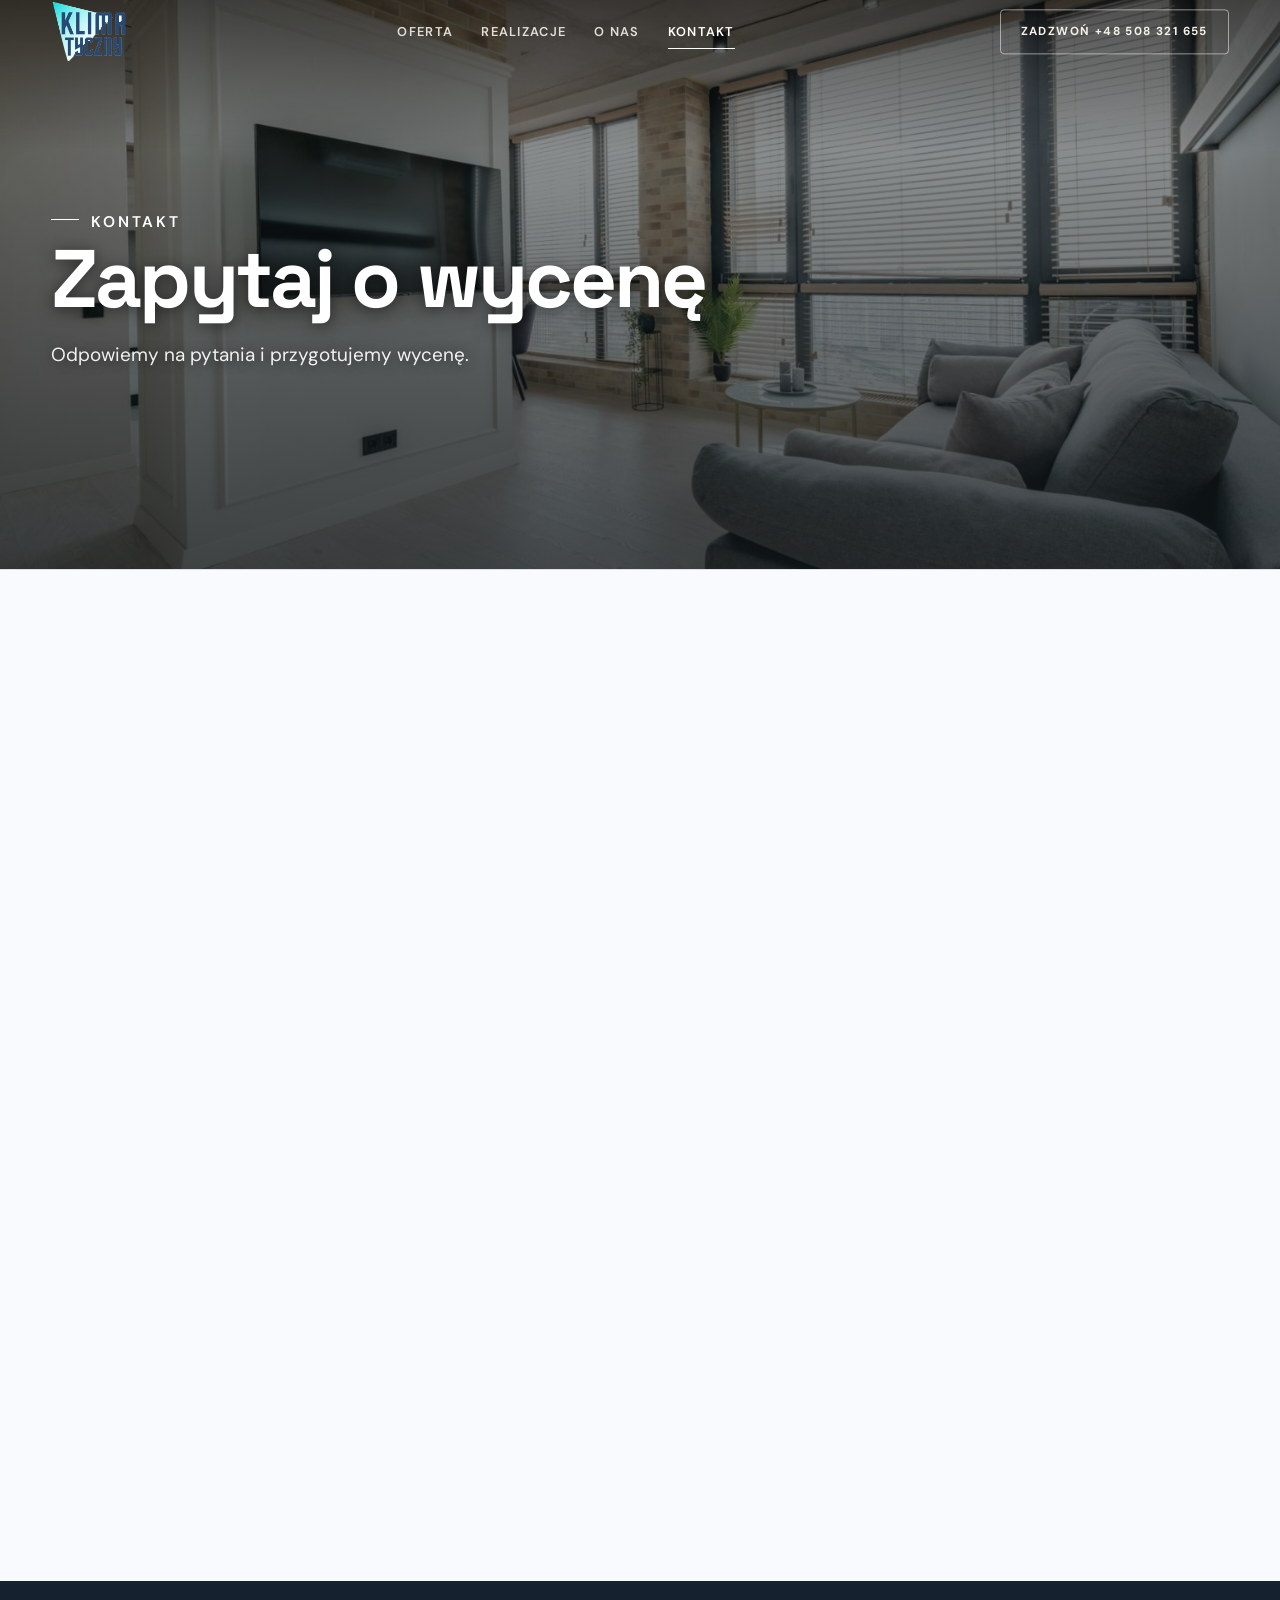
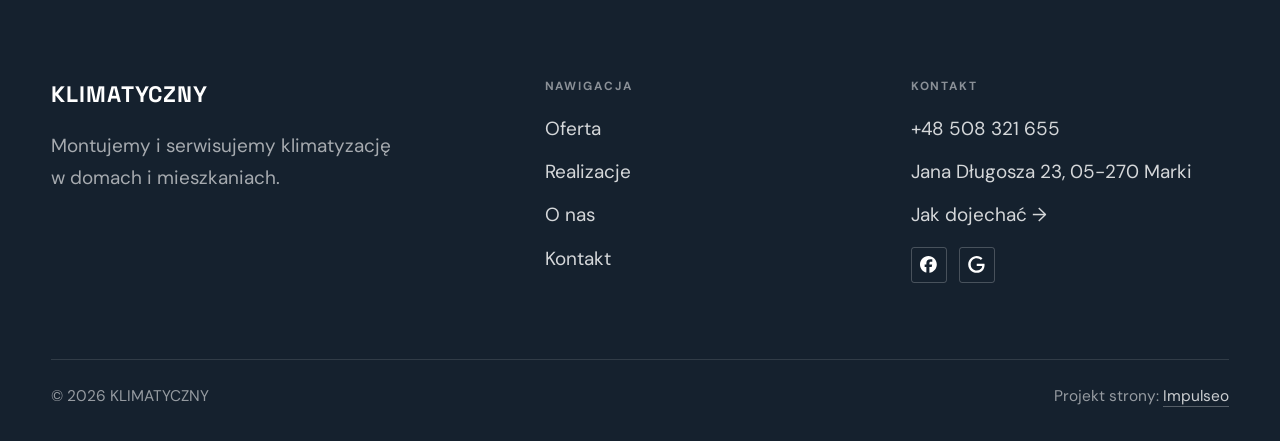
==== kontakt.html @ f040cbe9 "Strona demo: klimatyczny" ====
<!DOCTYPE html>
<html lang="pl">
<head>
<meta charset="UTF-8">
<meta name="viewport" content="width=device-width, initial-scale=1.0">
<title>Kontakt - KLIMATYCZNY</title>
<meta name="description" content="Kontakt KLIMATYCZNY - Jana Długosza 23, 05-270 Marki">
<link rel="canonical" href="https://kris20032.github.io/klimatyczny/kontakt.html">
<meta name="robots" content="noindex, nofollow">
<meta property="og:type" content="website">
<meta property="og:locale" content="pl_PL">
<meta property="og:site_name" content="KLIMATYCZNY">
<meta property="og:title" content="Kontakt - KLIMATYCZNY">
<meta property="og:description" content="Kontakt KLIMATYCZNY - Jana Długosza 23, 05-270 Marki">
<meta property="og:url" content="https://kris20032.github.io/klimatyczny/kontakt.html">
<meta property="og:image" content="https://kris20032.github.io/klimatyczny/img/og.jpg">
<meta property="og:image:width" content="1200">
<meta property="og:image:height" content="630">
<meta name="twitter:card" content="summary_large_image">
<link rel="preconnect" href="https://fonts.googleapis.com">
<link rel="preconnect" href="https://fonts.gstatic.com" crossorigin>
<link href="https://fonts.googleapis.com/css2?family=Space+Grotesk:wght@500;600;700&family=DM+Sans:opsz,wght@9..40,400;9..40,500;9..40,600&display=swap" rel="stylesheet">
<link rel="stylesheet" href="assets/styles.css?v=100b3a9f">
</head>
<body>

<header class="nav">
  <div class="wrap nav-inner">
    <a class="brand brand-has-logo" href="index.html"><img class="brand-logo" src="img/logo.png" alt="KLIMATYCZNY" width="587" height="493" decoding="async"></a>
    <nav class="nav-links">
      <a href="oferta.html">Oferta</a>
      <a href="realizacje.html">Realizacje</a>
      <a href="o-nas.html">O nas</a>
      <a href="kontakt.html" class="active" aria-current="page">Kontakt</a>
      <a href="tel:+48508321655" class="btn btn-accent">Zadzwoń +48 508 321 655</a>
    </nav>
    <button class="nav-toggle" aria-label="Menu"><span></span><span></span><span></span></button>
  </div>
</header>

<main>
<section class="pagehead">
  <img src="img/g10.jpg" alt="KLIMATYCZNY - Zapytaj o wycenę" width="1556" height="1022" decoding="async">
  <div class="wrap">
    <span class="eyebrow">Kontakt</span>
    <h1>Zapytaj o wycenę</h1>
    <p>Odpowiemy na pytania i przygotujemy wycenę.</p>
  </div>
</section>
<section>
  <div class="wrap contact-grid">
    <div class="reveal">
      <span class="eyebrow">Dane kontaktowe</span>
      <h2 style="margin:var(--space-4) 0 var(--space-6)">KLIMATYCZNY</h2>
      <div class="info-list">
        <div class="info-row"><div class="ic"><svg class="ico-tel" width="16" height="16" viewBox="0 0 24 24" fill="none" aria-hidden="true"><path d="M6.6 10.8a15.5 15.5 0 0 0 6.6 6.6l2.2-2.2a1 1 0 0 1 1-.24 11.4 11.4 0 0 0 3.6.58 1 1 0 0 1 1 1V20a1 1 0 0 1-1 1A17 17 0 0 1 3 4a1 1 0 0 1 1-1h3.5a1 1 0 0 1 1 1c0 1.25.2 2.46.58 3.6a1 1 0 0 1-.25 1l-2.23 2.2Z" fill="currentColor"/></svg></div><div><div class="lbl">Telefon</div><a class="val" href="tel:+48508321655">+48 508 321 655</a></div></div>
        <div class="info-row"><div class="ic"><svg class="ico-pin" width="16" height="16" viewBox="0 0 24 24" fill="none" aria-hidden="true"><path d="M12 21s7-6.1 7-11.5A7 7 0 0 0 5 9.5C5 14.9 12 21 12 21Z" stroke="currentColor" stroke-width="1.6" fill="none"/><circle cx="12" cy="9.5" r="2.4" fill="currentColor"/></svg></div><div><div class="lbl">Adres</div><div class="val">Jana Długosza 23, 05-270 Marki</div></div></div>
      </div>
    </div>
    <div class="reveal">
      <div class="form">
        <h3 style="margin-bottom:var(--space-4)">Najszybciej telefonicznie</h3>
        <p class="muted" style="margin-bottom:var(--space-5)">Zadzwoń, opisz pomysł, a my powiemy, co i jak. Bez zobowiązań.</p>
        <a href="tel:+48508321655" class="btn btn-accent" style="justify-content:center">Zadzwoń: +48 508 321 655 <span class="arr">→</span></a>
      </div>
    </div>
  </div>
</section>
<section style="padding-top:0">
  <div class="wrap reveal">
    <iframe class="map" title="KLIMATYCZNY - Marki" src="https://maps.google.com/maps?q=KLIMATYCZNY%20Marki&z=15&output=embed" loading="lazy" referrerpolicy="no-referrer-when-downgrade"></iframe>
  </div>
</section>
</main>

<footer>
  <div class="wrap">
    <div class="foot-grid">
      <div class="foot-brand">
        <div class="name">KLIMATYCZNY</div>
        <p>Montujemy i serwisujemy klimatyzację w domach i mieszkaniach.</p>
      </div>
      <div class="foot-col">
        <h4>Nawigacja</h4>
        <a href="oferta.html">Oferta</a>
        <a href="realizacje.html">Realizacje</a>
        <a href="o-nas.html">O nas</a>
        <a href="kontakt.html">Kontakt</a>
      </div>
      <div class="foot-col">
        <h4>Kontakt</h4>
        <a href="tel:+48508321655">+48 508 321 655</a>
        <p>Jana Długosza 23, 05-270 Marki</p>
        <a href="https://maps.google.com/?cid=7568874003656651085&g_mp=Cidnb29nbGUubWFwcy5wbGFjZXMudjEuUGxhY2VzLlNlYXJjaFRleHQQAhgEIAA" target="_blank" rel="noopener">Jak dojechać →</a>
      <div class="foot-soc">
        <a class="soc" href="https://www.facebook.com/p/KlimaTyczny-100090193793547/" target="_blank" rel="noopener" aria-label="Facebook - KLIMATYCZNY"><svg viewBox="0 0 24 24" aria-hidden="true" focusable="false"><path d="M9.101 23.691v-7.98H6.627v-3.667h2.474v-1.58c0-4.085 1.848-5.978 5.858-5.978.401 0 .955.042 1.468.103a8.68 8.68 0 0 1 1.141.195v3.325a8.623 8.623 0 0 0-.653-.036 26.805 26.805 0 0 0-.733-.009c-.707 0-1.259.096-1.675.309a1.686 1.686 0 0 0-.679.622c-.258.42-.374.995-.374 1.752v1.297h3.919l-.386 2.103-.287 1.564h-3.246v8.245C19.396 23.238 24 18.179 24 12.044c0-6.627-5.373-12-12-12s-12 5.373-12 12c0 5.628 3.874 10.35 9.101 11.647Z" fill="currentColor"/></svg></a>
        <a class="soc" href="https://maps.google.com/?cid=7568874003656651085&g_mp=Cidnb29nbGUubWFwcy5wbGFjZXMudjEuUGxhY2VzLlNlYXJjaFRleHQQAhgEIAA" target="_blank" rel="noopener" aria-label="Google - KLIMATYCZNY"><svg viewBox="0 0 24 24" aria-hidden="true" focusable="false"><path d="M12.48 10.92v3.28h7.84c-.24 1.84-.853 3.187-1.787 4.133-1.147 1.147-2.933 2.4-6.053 2.4-4.827 0-8.6-3.893-8.6-8.72s3.773-8.72 8.6-8.72c2.6 0 4.507 1.027 5.907 2.347l2.307-2.307C18.747 1.44 16.133 0 12.48 0 5.867 0 .307 5.387.307 12s5.56 12 12.173 12c3.573 0 6.267-1.173 8.373-3.36 2.16-2.16 2.84-5.213 2.84-7.667 0-.76-.053-1.467-.173-2.053H12.48z" fill="currentColor"/></svg></a>
      </div>
      </div>
    </div>
    <div class="foot-bot">
      <span>© 2026 KLIMATYCZNY</span>
      <span>Projekt strony: <a class="foot-credit" href="https://impulseo.pl" target="_blank" rel="noopener">Impulseo</a></span>
    </div>
  </div>
</footer>
<div class="sticky-call"><a class="sc-call" href="tel:+48508321655"><svg class="ico-tel" width="16" height="16" viewBox="0 0 24 24" fill="none" aria-hidden="true"><path d="M6.6 10.8a15.5 15.5 0 0 0 6.6 6.6l2.2-2.2a1 1 0 0 1 1-.24 11.4 11.4 0 0 0 3.6.58 1 1 0 0 1 1 1V20a1 1 0 0 1-1 1A17 17 0 0 1 3 4a1 1 0 0 1 1-1h3.5a1 1 0 0 1 1 1c0 1.25.2 2.46.58 3.6a1 1 0 0 1-.25 1l-2.23 2.2Z" fill="currentColor"/></svg> Zadzwoń</a><a class="sc-quote" href="kontakt.html">Zadzwoń teraz</a></div>
<div class="demo-wazne" data-do="2026-11-02" data-cykl="3" hidden><svg class="dw-ico" width="13" height="13" viewBox="0 0 24 24" fill="none" aria-hidden="true"><circle cx="12" cy="12" r="8.6" stroke="currentColor" stroke-width="1.8"/><path d="M12 7.2V12l3.3 2" stroke="currentColor" stroke-width="1.8" stroke-linecap="round"/></svg><span class="dw-txt"></span></div>

<script src="assets/main.js"></script>
</body>
</html>
---- assets/styles.css ----
/* ============================================================
   STOLBASZ — premium, architektoniczny B2B fit-out
   Jasna paleta, zero brązu. System wg premium-web-craft.
   Projekt strony: Impulseo (impulseo.pl)
   ============================================================ */

:root{
  /* PALETA — jasna, architektoniczna, chłodna */
  --paper:#F4F6F8;          /* główne tło */
  --paper-2:#E7EBEF;        /* sekcje alternatywne (chłodny jasny szary) */
  --paper-3:#E7EBEF;        /* delikatne wypełnienia */
  --ink:#15212E;            /* tekst główny — chłodny grafit */
  --ink-soft:#243443;       /* nagłówki drugorzędne */
  --muted:#6B7785;          /* tekst poboczny */
  --line:rgba(21,33,46,.12);/* hairline */
  --accent:#E8A317;         /* stonowany petrol-slate — jedyny akcent */
  --accent-d:#C9870C;
  --accent-soft:rgba(232,163,23,.10);
  --dark:#15212E;           /* sekcje ciemne (stopka/CTA) */

  /* HOVER ZDJĘĆ — JEDEN standard dla całego silnika (decyzja K. 04.08.2026, artefakt z wariantami).
     AKTUALNE (K.+Szymon 09.08.2026, wybór z artefaktu 6 wariantów): zoom 1.05 przy 1.4s -
     przy tak długim czasie mocniejszy kadr NIE skacze, tylko „oddycha". Poprzedni standard
     (1.02 / .55s z 04.08) odbierany jako dynamiczny i szybki.
     Spoczynek lekko przygaszony, ale TYLKO tam, gdzie jest mysz (@media hover:hover) —
     na telefonie zdjęcia zostają w pełnej jasności. */
  --img-zoom:1.05;                   /* K.+Szymon 09.08: wariant F z artefaktu porównawczego */
  --img-rest:brightness(.95) saturate(.99);
  --img-hot:brightness(1.06) saturate(1.05);
  --img-dur:1.4s;                    /* K.+Szymon 09.08 (wariant F): powoli = elegancko */
  --img-ease:cubic-bezier(.16,.84,.44,1);  /* miękki ogon, efekt „oddychania" */

  /* ODSTĘPY — skala 4/8 */
  --space-1:4px; --space-2:8px; --space-3:12px; --space-4:16px; --space-5:24px;
  --space-6:32px; --space-7:48px; --space-8:64px; --space-9:96px; --space-10:128px;

  /* TYPOGRAFIA — fluid clamp() (skala podbita 16.07.2026: większe, czytelniejsze litery — uwaga Adama) */
  --text-sm:clamp(.9rem,.87rem + .12vw,1rem);
  --text-base:clamp(1.08rem,1.04rem + .18vw,1.2rem);
  --text-lg:clamp(1.24rem,1.15rem + .34vw,1.44rem);
  --text-h3:clamp(1.34rem,1.22rem + .55vw,1.66rem);
  --text-h2:clamp(2.1rem,1.66rem + 2.1vw,3.1rem);
  --text-h1:clamp(2.9rem,2.1rem + 4vw,5.1rem);

  /* PROMIENIE — architektoniczne, raczej ostre */
  --r-sm:3px; --r-md:6px; --r-lg:10px;

  /* RUCH */
  --ease:cubic-bezier(.25,.46,.45,.94); --dur:.24s;

  /* CIENIE — miękkie, warstwowe */
  --sh-sm:0 1px 2px rgba(16,24,32,.04), 0 2px 8px rgba(16,24,32,.05);
  --sh-md:0 2px 6px rgba(16,24,32,.05), 0 12px 28px -8px rgba(16,24,32,.12);
  --sh-lg:0 6px 14px rgba(16,24,32,.07), 0 26px 56px -18px rgba(16,24,32,.22);

  --hairline:1px solid var(--line);

  --font-display:'Space Grotesk','Inter',sans-serif;
  --font-body:'DM Sans','Inter',sans-serif;
}

*{box-sizing:border-box;margin:0;padding:0}
html{scroll-behavior:smooth}
body{
  font-family:var(--font-body);
  font-size:var(--text-base);
  line-height:1.65;
  color:var(--ink);
  background:var(--paper);
  -webkit-font-smoothing:antialiased;
  text-rendering:optimizeLegibility;
}
img{max-width:100%;height:auto;display:block}  /* height:auto = width/height z atrybutów trzyma proporcje (TOP#12) */
a{color:inherit;text-decoration:none}

.wrap{width:min(92%,1180px);margin-inline:auto}
section{padding-block:clamp(52px,6.5vw,96px)}

h1,h2,h3{font-family:var(--font-display);font-weight:700;line-height:1.08;letter-spacing:-.02em;color:var(--ink)}
h1{font-size:var(--text-h1);letter-spacing:-.035em}
h2{font-size:var(--text-h2);letter-spacing:-.025em}
h3{font-size:var(--text-h3)}
/* MIARA — długość wiersza. WCAG 2.2 SC 1.4.8: max 80 znaków; Butterick: 45–90.
   68ch daje realnie 72–78 znaków polskiego tekstu, czyli z zapasem pod granicą.
   Wcześniej limit miał TYLKO <p> — <li>, <blockquote> i <dd> nie miały żadnego,
   i to jedyny powód, dla którego 23 bloki na dwóch oddanych stronach jadą po
   83–106 znaków w wierszu (pomiar 07.08.2026, bramka `miara`).
   ⚠️ Listy i definicje ograniczamy TYLKO bez klasy: `ul`/`ol` z klasą to u nas
   układ (siatki kafli, menu), a nie tekst ciągły — tam miarę wyznacza układ. */
/* 60ch, nie 68ch (K. 10.08): po zmianie fontów na węższe kroje (DM Sans i spółka)
   w 68ch mieściło się ~90 znaków - bramka pikselowa słusznie zgłaszała przekroczenie
   granicy 80. Pomiar na żywej przeglądarce: 60ch = 90 znaków, 53ch = ~78 znaków, czyli normę WCAG 1.4.8. */
:root{ --miara:53ch }
p{max-width:min(100%,var(--miara))}
blockquote,
ul:not([class])>li, ol:not([class])>li,
dl:not([class])>dd{max-width:min(100%,var(--miara))}

/* ⚠️ Świadomie BEZ wyjątku `.tile p,.card p,.svc p{max-width:none}`, choć nasuwa się sam:
   te akapity BYŁY już ograniczone (stare `p{max-width:65ch}`), więc „wyjątek" nie odblokowałby
   niczego nowego — tylko ROZLUŹNIŁ stan sprzed zmiany na wszystkich demach naraz.
   `figcaption` żadna z reguł wyżej nie dotyczy, więc też nie potrzebuje zwolnienia. */

/* ŁAMANIE. `balance` wyrównuje długości wierszy w nagłówku, `pretty` pilnuje ostatniego
   wiersza akapitu, żeby nie został w nim jeden wyraz. Obsługiwane od Chrome 117 /
   Safari 17.5; starsze przeglądarki po prostu ignorują tę własność.
   `text-wrap:pretty` nie występowało dotąd ANI RAZ w silniku ani w repo klientów. */
h1,h2,h3,.lead,.lede{text-wrap:balance}
p,li,blockquote,dd{text-wrap:pretty}

.eyebrow{
  font-family:var(--font-body);
  font-size:var(--text-sm);
  font-weight:600;
  letter-spacing:.18em;
  text-transform:uppercase;
  color:var(--accent);
  display:inline-flex;align-items:center;gap:var(--space-3);
}
/* flex:none + margin-top = kreska trzyma się PIERWSZEJ linii. Wcześniej align-items:center
   centrowało ją względem całego bloku i przy zawinięciu (długi kicker typu
   „…WNĘTRZ · LESZNO · OD 2019") druga linia lądowała z brzydkim wcięciem. */
.eyebrow{align-items:flex-start}
.eyebrow>*,.eyebrow{text-wrap:balance}   /* dlugi kicker lamal sie na sierote typu samo „2019" w drugiej linii */
.eyebrow::before{content:"";width:28px;height:1px;background:var(--accent);display:inline-block;flex:none;margin-top:.62em}

.muted{color:var(--muted)}
.lead{font-size:var(--text-lg);line-height:1.55;color:var(--ink-soft);max-width:50ch}

/* ---------- BUTTONS ---------- */
.btn{
  display:inline-flex;align-items:center;gap:var(--space-2);
  font-weight:600;font-size:var(--text-sm);letter-spacing:.02em;
  padding:var(--space-4) var(--space-6);
  border-radius:var(--r-sm);
  transition:transform var(--dur) var(--ease),box-shadow var(--dur) var(--ease),background var(--dur) var(--ease);
  cursor:pointer;border:1px solid transparent;
}
.btn-accent{background:var(--accent);color:#fff;box-shadow:var(--sh-sm)}
.btn-accent:hover{background:var(--accent-d);transform:translateY(-2px);box-shadow:var(--sh-md)}
.btn-accent:active{transform:translateY(0);box-shadow:var(--sh-sm)}
.btn-ghost{background:transparent;color:var(--ink);border-color:var(--line)}
.btn-ghost:hover{border-color:var(--accent);color:var(--accent);transform:translateY(-2px)}
.btn-light{background:#fff;color:var(--ink);box-shadow:var(--sh-sm)}
.btn-light:hover{transform:translateY(-2px);box-shadow:var(--sh-md)}
.btn .arr{transition:transform var(--dur) var(--ease)}
.btn:hover .arr{transform:translateX(4px)}

/* ---------- NAV ---------- */
.nav{
  position:sticky;top:0;z-index:50;
  background:color-mix(in srgb,var(--paper) 88%,transparent);
  backdrop-filter:saturate(140%) blur(10px);
  border-bottom:var(--hairline);
}
.nav-inner{display:flex;align-items:center;justify-content:space-between;gap:var(--space-5);height:72px}
/* ANTY-NACHODZENIE (K. 05.08.2026): długa nazwa firmy + przycisk z pełnym numerem nie mieściły się w pasku
   i flex ściskał linki PONIŻEJ ich treści - "Kontakt" wchodził na ramkę "Zadzwoń +48 ...". Teraz ustępuje
   nazwa marki (skrót wielokropkiem), a menu i przycisk nigdy się nie kurczą ani nie zachodzą na siebie. */
.brand{display:flex;flex-direction:column;line-height:1;min-width:0;flex:0 1 auto}
.brand .name{font-family:var(--font-display);font-weight:800;font-size:1.35rem;letter-spacing:.04em;white-space:nowrap;overflow:hidden;text-overflow:ellipsis}
.brand .sub{font-size:.62rem;letter-spacing:.34em;text-transform:uppercase;color:var(--muted);margin-top:5px;white-space:nowrap;overflow:hidden;text-overflow:ellipsis}
.nav-links{display:flex;align-items:center;gap:var(--space-6);flex:0 0 auto}
.nav-links a{font-size:var(--text-sm);font-weight:500;color:var(--ink-soft);position:relative;padding-block:4px;white-space:nowrap;transition:color var(--dur) var(--ease)}
.nav-links a::after{content:"";position:absolute;left:0;bottom:0;width:0;height:1.5px;background:var(--accent);transition:width var(--dur) var(--ease)}
.nav-links a:hover,.nav-links a.active{color:var(--ink)}
.nav-links a:hover::after,.nav-links a.active::after{width:100%}
.nav-links .btn{padding:var(--space-2) var(--space-5)}
/* przyciski w nav: właściwy kolor (przebij .nav-links a) + bez podkreślenia */
.nav-links a.btn-accent{color:#fff}
.nav-links a.btn-ghost,.nav-links a.btn-light{color:var(--ink)}
/* CTA w pasku: NIE podkreślenie spod linków menu, ale ten sam przelatujący błysk,
   co na wszystkich innych przyciskach (zgłoszenie K. 13.08.2026 - „na hero jest efekt
   światła przechodzącego przez przycisk, na navbarze go nie ma, a mają być identyczne").
   Reguła `.nav-links a::after` jest silniejsza od `.btn::after`, więc trzeba jej
   geometrię wyzerować i wpisać połysk z nazwy - samo `display:none` gasiło efekt. */
.nav-links a.btn::after{
  display:block;content:"";position:absolute;inset:0;z-index:-1;pointer-events:none;
  width:auto;height:auto;border-radius:inherit;   /* kasuje geometrię podkreślenia (width:0;height:1.5px) */
  background:linear-gradient(100deg,transparent 32%,rgba(255,255,255,.20) 50%,transparent 68%);
  translate:-120% 0}
@media (prefers-reduced-motion:no-preference){
  .nav-links a.btn:hover::after{translate:120% 0;transition:translate .75s var(--mt-ease,cubic-bezier(.16,.84,.44,1))}
}
.nav-toggle{display:none;background:none;border:none;cursor:pointer;flex-direction:column;gap:5px;padding:8px}
.nav-toggle span{width:24px;height:2px;background:var(--ink);transition:var(--dur)}
/* Ciasny zakres MIĘDZY menu mobilnym a pełnym pulpitem: zbijamy odstępy i nazwę marki,
   żeby wszystko zmieściło się naturalnie, zanim w ogóle dojdzie do skracania wielokropkiem. */
@media(max-width:1280px) and (min-width:921px){
  .nav-links{gap:var(--space-4)}
  .nav-links .btn{padding:var(--space-2) var(--space-4)}
  .brand .name{font-size:1.15rem}
}

/* ---------- HERO (split) ---------- */
.hero{position:relative;overflow:hidden;border-bottom:var(--hairline)}
.hero-grid{display:grid;grid-template-columns:1.05fr .95fr;gap:clamp(24px,4vw,60px);align-items:center;
  padding-block:clamp(36px,4.5vw,64px)}
.hero-copy .eyebrow{margin-bottom:var(--space-5)}
.hero-copy h1{margin-bottom:var(--space-5)}
.hero-copy .lead{margin-bottom:var(--space-7)}
.hero-actions{display:flex;flex-wrap:wrap;gap:var(--space-4)}
.hero-art{position:relative;aspect-ratio:4/3;border-radius:var(--r-lg);overflow:hidden;box-shadow:var(--sh-lg)}
.hero-art img{width:100%;height:100%;object-fit:cover}
.hero-art::after{content:"";position:absolute;inset:0;background:linear-gradient(180deg,transparent 55%,rgba(18,24,28,.28))}
.hero-badge{position:absolute;left:var(--space-5);bottom:var(--space-5);z-index:2;
  background:rgba(252,252,251,.94);backdrop-filter:blur(4px);
  border-radius:var(--r-md);padding:var(--space-4) var(--space-5);box-shadow:var(--sh-md);max-width:78%}
.hero-badge strong{display:block;font-family:var(--font-display);font-size:1rem;letter-spacing:-.01em}
.hero-badge span{font-size:var(--text-sm);color:var(--muted)}

/* ---------- HERO duży / kinowy (strona główna) ---------- */
.hero-cine{position:relative;min-height:clamp(560px,82vh,840px);min-height:clamp(560px,82svh,840px);display:flex;align-items:center;overflow:hidden;border-bottom:var(--hairline)}
.hero-cine>img{position:absolute;inset:0;width:100%;height:100%;object-fit:cover;z-index:0}
.hero-cine::after{content:"";position:absolute;inset:0;z-index:1;
  background:linear-gradient(95deg,rgba(13,18,23,.86) 0%,rgba(13,18,23,.64) 32%,rgba(13,18,23,.24) 62%,rgba(13,18,23,.04) 100%)}
.hero-cine .wrap{position:relative;z-index:2;padding-block:var(--space-8)}
.hero-cine .hero-copy{max-width:660px}
.hero-cine .eyebrow{color:#fff;margin-bottom:var(--space-5)}
.hero-cine .eyebrow::before{background:#fff}
.hero-cine h1{color:#fff;margin-bottom:var(--space-5);font-size:clamp(2.9rem,2rem + 4.4vw,5.2rem);text-wrap:balance}
.hero-cine .lead{color:rgba(255,255,255,.92);max-width:48ch;margin-bottom:var(--space-7)}
.hero-cine .hero-actions{display:flex;flex-wrap:wrap;gap:var(--space-4)}
/* NISKIE OKNO (laptop z dokiem i paskami przeglądarki ma ~700-780 px wysokości widoku):
   H1 do 5.2rem + długi lead nie mieściły się i przyciski wypadały POD krawędź ekranu -
   klient widział stronę bez ani jednego CTA. Skalujemy w dół, zamiast przycinać treść. */
@media(min-width:821px) and (max-height:820px){
  .hero-cine{min-height:clamp(520px,94svh,780px)}
  .hero-cine .wrap{padding-block:var(--space-6)}
  .hero-cine h1{font-size:clamp(2.2rem,1.5rem + 2.6vw,3.6rem);margin-bottom:var(--space-4)}
  .hero-cine .eyebrow{margin-bottom:var(--space-4)}
  .hero-cine .lead{margin-bottom:var(--space-5);max-width:44ch}
}
@media(max-width:680px){
  .hero-cine{min-height:clamp(520px,76vh,640px);min-height:clamp(520px,76svh,640px);align-items:flex-end}
  .hero-cine::after{background:linear-gradient(0deg,rgba(13,18,23,.9) 6%,rgba(13,18,23,.45) 55%,rgba(13,18,23,.25) 100%)}
  .hero-cine .wrap{padding-bottom:var(--space-9)}
  /* TELEFON (~90% oglądających): lead potrafił zająć 8 linii i zepchnąć CTA poza pierwszy ekran.
     Zwężamy interlinię i skalę - treści nie ucinamy, bo to ona sprzedaje. */
  .hero-cine .lead{font-size:.98rem;line-height:1.5;margin-bottom:var(--space-5)}
  .hero-cine .eyebrow{font-size:.72rem;letter-spacing:.13em;margin-bottom:var(--space-4)}
  .hero-cine .eyebrow::before{width:20px}
  .hero-cine h1{margin-bottom:var(--space-4)}
}

/* full-bleed hero variant (podstrony) */
.pagehead{position:relative;min-height:46vh;min-height:46svh;display:flex;align-items:flex-end;overflow:hidden;border-bottom:var(--hairline)}
.pagehead img{position:absolute;inset:0;width:100%;height:100%;object-fit:cover}
/* 10.08.2026 (decyzja K.): mocniejsze przyciemnienie + cień pod tekstem. Bramka mierzyła na
   nagłówkach podstron 3,38-3,43:1 przy wymaganych 4,5 — jasne zdjęcie (hala, śnieg, niebo)
   podchodziło pod biały tekst. Zdjęcia klientów są różne, więc kontrast musi dawać WARSTWA,
   a nie szczęśliwy dobór kadru. */
.pagehead::after{content:"";position:absolute;inset:0;background:linear-gradient(180deg,rgba(18,24,28,.40),rgba(18,24,28,.76))}
.pagehead .wrap{position:relative;z-index:2;padding-block:var(--space-9);color:#fff}
.pagehead h1{color:#fff;max-width:18ch;text-shadow:0 2px 16px rgba(0,0,0,.55)}
.pagehead .eyebrow{color:#fff}
.pagehead .eyebrow::before{background:#fff}
.pagehead p{color:rgba(255,255,255,.92);margin-top:var(--space-4);max-width:54ch;text-shadow:0 1px 12px rgba(0,0,0,.5)}

/* ---------- STRIP (pasek skrótów / liczby) ---------- */
.strip{background:var(--dark);color:#fff}
/* PASEK HASEŁ — standard 04.08.2026 (decyzja K.): 5 haseł w JEDNYM rzędzie, tekst WYŚRODKOWANY,
   węższe marginesy boczne niż reszta strony (pasek ma iść szerzej), równe wysokości kolumn. */
.strip .wrap{width:min(96%,1440px);display:grid;grid-template-columns:repeat(5,1fr);
  gap:var(--space-5);padding-block:var(--space-7);align-items:stretch}
.strip .item .k{font-family:var(--font-display);font-size:clamp(1.05rem,.82rem + .85vw,1.55rem);
  font-weight:800;letter-spacing:-.02em;color:#fff;line-height:1.18;text-wrap:balance}
.strip .item .v{font-size:var(--text-sm);color:rgba(255,255,255,.66);margin-top:var(--space-2);line-height:1.4}
.strip .item{border-left:2px solid var(--accent);padding-inline:var(--space-4);
  text-align:center;display:flex;flex-direction:column;justify-content:center}
/* liczba kolumn = liczba haseł, żeby ostatnie nie zostawało samo w drugim rzędzie.
   Klasę n-N nadaje multipage.py; domyślnie (bez klasy) pasek jest 5-kolumnowy. */
.strip.n-2 .wrap{grid-template-columns:repeat(2,1fr)}
.strip.n-3 .wrap{grid-template-columns:repeat(3,1fr)}
.strip.n-4 .wrap{grid-template-columns:repeat(4,1fr);gap:var(--space-6)}
.strip.n-4 .item .k{font-size:clamp(1.3rem,1rem + 1.1vw,2rem)}
.strip.n-6 .wrap{grid-template-columns:repeat(6,1fr);gap:var(--space-4)}
.strip.n-6 .item .k{font-size:clamp(.98rem,.8rem + .7vw,1.35rem)}
/* równe łamanie: zamiast "długa linia + jedno słowo" obie linie zbliżonej długości */
.strip .item .k{text-wrap:balance}

/* ---------- SECTION HEAD ---------- */
.head{max-width:48rem;margin-bottom:var(--space-8)}
.head.center{margin-inline:auto;text-align:center}
.head .eyebrow{margin-bottom:var(--space-4)}
.head h2{margin-bottom:var(--space-4)}
.head p{color:var(--muted);font-size:var(--text-lg);line-height:1.55}
.head.center p{margin-inline:auto}

/* ---------- INTRO SPLIT ---------- */
.split{display:grid;grid-template-columns:.92fr 1.08fr;gap:clamp(28px,5vw,80px);align-items:center}
.split.rev{grid-template-columns:1.08fr .92fr}
.split.rev .split-art{order:-1}
.split-art{position:relative;aspect-ratio:5/4;border-radius:var(--r-lg);overflow:hidden;box-shadow:var(--sh-lg)}
.split-art img{width:100%;height:100%;object-fit:cover}
.split-copy h2{margin-bottom:var(--space-5)}
.split-copy p+p{margin-top:var(--space-4)}
.split-copy .btn{margin-top:var(--space-6)}

/* ---------- SERVICES (zakres) ---------- */
.svc-grid{display:grid;grid-template-columns:repeat(auto-fit,minmax(280px,1fr));gap:var(--space-5)}
.svc{background:#fff;border:var(--hairline);border-radius:var(--r-md);padding:var(--space-7) var(--space-6);
  transition:transform var(--dur) var(--ease),box-shadow var(--dur) var(--ease),border-color var(--dur) var(--ease);
  position:relative;overflow:hidden}
.svc::before{content:"";position:absolute;left:0;top:0;width:3px;height:0;background:var(--accent);transition:height var(--dur) var(--ease)}
.svc:hover{transform:translateY(-4px);box-shadow:var(--sh-md);border-color:transparent}
.svc:hover::before{height:100%}
.svc .ic{font-family:var(--font-display);font-size:.8rem;font-weight:700;letter-spacing:.12em;color:var(--accent);margin-bottom:var(--space-4)}
.svc h3{margin-bottom:var(--space-3);font-size:1.22rem}
.svc p{color:var(--muted);font-size:var(--text-base);line-height:1.6}

/* big detailed service rows */
.svc-row{display:grid;grid-template-columns:.8fr 1.2fr;gap:clamp(20px,4vw,60px);align-items:center;padding-block:var(--space-8)}
.svc-row+.svc-row{border-top:var(--hairline)}
.svc-row.rev{grid-template-columns:1.2fr .8fr}
/* Naprzemienny układ wierszy oferty: co drugi wiersz ma zdjęcie po PRAWEJ.
   Było `order:-1` — martwy kod, bo zdjęcie i tak jest pierwszym dzieckiem w HTML,
   więc wszystkie wiersze wyglądały identycznie (zdjęcie zawsze z lewej), a `rev`
   zmieniało tylko szerokość kolumn. Znalezione 29.07.2026 przy różnicowaniu kierunków
   animacji (pomiar pozycji: art.mid 390/502 przy row.mid 756 — zawsze lewa strona). */
.svc-row.rev .svc-row-art{order:2}
.svc-row-art{aspect-ratio:4/3;border-radius:var(--r-md);overflow:hidden;box-shadow:var(--sh-md)}
.svc-row-art img{width:100%;height:100%;object-fit:cover}
.svc-row h3{font-size:1.5rem;margin-bottom:var(--space-4)}
.svc-row .num{font-family:var(--font-display);font-size:.85rem;font-weight:700;letter-spacing:.14em;color:var(--accent);display:block;margin-bottom:var(--space-3)}
.svc-row ul{list-style:none;margin-top:var(--space-4);display:flex;flex-direction:column;gap:var(--space-2)}
.svc-row li{position:relative;padding-left:var(--space-5);color:var(--muted);font-size:var(--text-base)}
.svc-row li::before{content:"";position:absolute;left:0;top:.62em;width:8px;height:1px;background:var(--accent)}

/* ---------- GALLERY (realizacje) ---------- */
.gallery{display:grid;grid-template-columns:repeat(12,1fr);gap:var(--space-4);grid-auto-rows:200px}
/* GALERIA MASONRY — pionowe zdjęcia (portrety beauty/wellness) bez przycinania: kolumny, height auto */
.gallery-masonry{column-count:3;column-gap:var(--space-4)}
@media(max-width:900px){.gallery-masonry{column-count:2}}
@media(max-width:560px){.gallery-masonry{column-count:1}}
.gallery-masonry .m-tile{break-inside:avoid;margin:0 0 var(--space-4);padding:0;position:relative;overflow:hidden;border-radius:var(--r-md);border:1px solid var(--line)}
.gallery-masonry .m-tile img{width:100%;height:auto;display:block}
.gallery-masonry .m-tile .cap{position:absolute;left:0;right:0;bottom:0;padding:var(--space-4);color:#fff;background:linear-gradient(0deg,rgba(0,0,0,.55),transparent);font-size:var(--text-sm)}
.gallery-masonry .m-tile .cap small{display:block;font-weight:400;opacity:.78;letter-spacing:.04em;text-transform:uppercase;font-size:.66rem;margin-top:3px}
.tile{position:relative;overflow:hidden;border-radius:var(--r-md);box-shadow:var(--sh-sm);
  transition:transform var(--dur) var(--ease),box-shadow var(--dur) var(--ease)}
.tile img{width:100%;height:100%;object-fit:cover;
  transition:transform var(--img-dur) var(--img-ease),filter var(--img-dur) var(--img-ease)}
.tile:hover{box-shadow:var(--sh-md)}
.tile .cap{position:absolute;left:0;right:0;bottom:0;padding:var(--space-5) var(--space-4) var(--space-4);
  /* mocniejszy spad + cien pod tekstem: na JASNYCH zdjeciach klienta (biale fronty, sciany)
     slaby gradient dawal kontrast ~1.5:1 zamiast wymaganych 3.6:1 (bramka wygladu, 10.08.2026) */
  background:linear-gradient(transparent 10%,rgba(18,24,28,.55) 40%,rgba(18,24,28,.88) 68%,rgba(18,24,28,.99));color:#fff;
  text-shadow:0 1px 2px rgba(0,0,0,.85),0 2px 10px rgba(0,0,0,.55);
  font-size:var(--text-sm);font-weight:600;letter-spacing:.01em;
  opacity:0;transform:translateY(8px);transition:var(--dur) var(--ease)}
.tile:hover .cap{opacity:1;transform:translateY(0)}
.tile .cap small{display:block;font-weight:400;opacity:.78;letter-spacing:.04em;text-transform:uppercase;font-size:.66rem;margin-top:3px}
/* bento spans */
.t-wide{grid-column:span 6}
.t-tall{grid-column:span 6;grid-row:span 2}
.t-std{grid-column:span 6}
.t-third{grid-column:span 4}
.t-two3{grid-column:span 8}

/* ---------- TRUST / WIARYGODNOŚĆ ---------- */
.trust{background:var(--paper-2)}
.trust-grid{display:grid;grid-template-columns:repeat(auto-fit,minmax(240px,1fr));gap:var(--space-5);margin-top:var(--space-7)}
.trust-card{background:#fff;border-radius:var(--r-md);padding:var(--space-7) var(--space-6);box-shadow:var(--sh-sm);border-top:3px solid var(--accent)}
.trust-card .big{font-family:var(--font-display);font-size:clamp(1.8rem,1.3rem + 1.6vw,2.6rem);font-weight:800;letter-spacing:-.02em;color:var(--ink);line-height:1}
.trust-card h3{font-size:1.12rem;margin:var(--space-3) 0 var(--space-2)}
.trust-card p{color:var(--muted);font-size:var(--text-base);line-height:1.55}

/* ---------- CTA band ---------- */
.cta{background:var(--dark);color:#fff;position:relative;overflow:hidden}
/* telefon w CTA: na ciemnym tle biały (domyślnie), rodziny z JASNYM tłem CTA
   nadpisują to u siebie - wcześniej kolor siedział w stylu inline i wygrywał z rodziną. */
.cta .btn-ghost-cta{color:#fff;border-color:rgba(255,255,255,.3)}
.cta .wrap{display:grid;grid-template-columns:1.4fr .6fr;gap:var(--space-7);align-items:center;position:relative;z-index:2}
.cta h2{color:#fff;max-width:20ch}
.cta p{color:rgba(255,255,255,.74);margin-top:var(--space-4)}
.cta-actions{display:flex;flex-direction:column;gap:var(--space-3);align-items:flex-start}
.cta::before{content:"";position:absolute;right:-80px;top:-80px;width:360px;height:360px;border-radius:50%;
  background:radial-gradient(circle,var(--accent-soft),transparent 70%)}

/* ---------- CONTACT ---------- */
.contact-grid{display:grid;grid-template-columns:.85fr 1.15fr;gap:clamp(28px,4vw,56px);align-items:start}
.info-list{display:flex;flex-direction:column;gap:var(--space-2)}
.info-row{display:flex;gap:var(--space-4);align-items:flex-start;padding-block:var(--space-4);border-bottom:var(--hairline)}
.info-row .ic{flex:none;width:42px;height:42px;display:grid;place-items:center;border-radius:50%;
  background:var(--accent-soft);color:var(--accent);font-size:1.05rem}
.info-row .lbl{font-size:.72rem;letter-spacing:.14em;text-transform:uppercase;color:var(--muted)}
.info-row .val{font-weight:600;font-size:var(--text-base);margin-top:2px}
.info-row a.val:hover{color:var(--accent)}
.map{border:none;border-radius:var(--r-lg);box-shadow:var(--sh-md);width:100%;height:100%;min-height:380px;filter:grayscale(.2) contrast(1.02)}
.form{background:#fff;border:var(--hairline);border-radius:var(--r-lg);padding:clamp(24px,3vw,40px);box-shadow:var(--sh-sm)}
.form .fld{margin-bottom:var(--space-5)}
.form label{display:block;font-size:var(--text-sm);font-weight:600;margin-bottom:var(--space-2)}
.form input,.form textarea{width:100%;font-family:inherit;font-size:var(--text-base);color:var(--ink);
  padding:var(--space-4);border:var(--hairline);border-radius:var(--r-sm);background:var(--paper);transition:border-color var(--dur)}
.form input:focus,.form textarea:focus{outline:none;border-color:var(--accent);background:#fff}
.form textarea{resize:vertical;min-height:120px}
.form .note{font-size:var(--text-sm);color:var(--muted);margin-top:var(--space-3)}

/* ---------- FOOTER ---------- */
footer{background:var(--dark);color:#fff;padding-block:var(--space-9) var(--space-6)}
.foot-grid{display:grid;grid-template-columns:1.4fr 1fr 1fr;gap:var(--space-7);margin-bottom:var(--space-8)}
.foot-brand .name{font-family:var(--font-display);font-weight:800;font-size:1.4rem;letter-spacing:.04em}
.foot-brand p{color:rgba(255,255,255,.62);margin-top:var(--space-4);font-size:var(--text-base);max-width:38ch}
.foot-col h4{font-size:.74rem;letter-spacing:.16em;text-transform:uppercase;color:rgba(255,255,255,.5);margin-bottom:var(--space-4)}
.foot-col a,.foot-col p{display:block;color:rgba(255,255,255,.82);font-size:var(--text-base);margin-bottom:var(--space-3)}
.foot-col a:hover{color:#fff}
.foot-bot{border-top:1px solid rgba(255,255,255,.12);padding-top:var(--space-5);display:flex;justify-content:space-between;flex-wrap:wrap;gap:var(--space-3);
  font-size:var(--text-sm);color:rgba(255,255,255,.55)}
.foot-bot a:hover{color:#fff}
/* Podpis w stopce = klikalny link do impulseo.pl (31.07.2026). Ma być WIDOCZNIE klikalny,
   ale nie krzyczeć - stąd sam kolor jaśniejszy + delikatne podkreślenie na najeździe. */
.foot-bot a.foot-credit{color:rgba(255,255,255,.78);text-decoration:none;border-bottom:1px solid rgba(255,255,255,.28)}
.foot-bot a.foot-credit:hover{color:#fff;border-bottom-color:#fff}

/* ---------- REVEAL ---------- */
.reveal{opacity:0;transform:translateY(22px);transition:opacity .6s var(--ease),transform .6s var(--ease)}
.reveal.in{opacity:1;transform:none}

/* ---------- RESPONSIVE ---------- */
@media(max-width:920px){
  .hero-grid,.split,.split.rev,.svc-row,.svc-row.rev,.cta .wrap,.contact-grid,.foot-grid{grid-template-columns:1fr}
  .split.rev .split-art,.svc-row.rev .svc-row-art{order:0}
  .hero-art{aspect-ratio:16/10;max-height:420px}
  .strip .wrap,.strip.n-2 .wrap,.strip.n-3 .wrap,.strip.n-4 .wrap,.strip.n-6 .wrap{grid-template-columns:repeat(2,1fr);gap:var(--space-6)}
  .strip .item .k,.strip.n-6 .item .k{font-size:clamp(1.3rem,1.1rem + 1vw,2rem)}
  .gallery{grid-auto-rows:180px}
  .t-wide,.t-tall,.t-std,.t-third,.t-two3{grid-column:span 6}
  .t-tall{grid-row:span 1}
  .cta-actions{flex-direction:row;flex-wrap:wrap}
  .foot-grid{gap:var(--space-6)}
}
@media(max-width:680px){
  .nav-links{position:fixed;inset:72px 0 auto 0;background:var(--paper);flex-direction:column;align-items:stretch;
    gap:0;padding:var(--space-4) 6%;border-bottom:var(--hairline);box-shadow:var(--sh-md);
    transform:translateY(-120%);transition:transform var(--dur) var(--ease)}
  .nav-links.open{transform:translateY(0)}
  .nav-links a{padding-block:var(--space-4);border-bottom:var(--hairline)}
  .nav-links .btn{margin-top:var(--space-3);justify-content:center}
  .nav-toggle{display:flex}
  .strip .wrap,.strip.n-2 .wrap,.strip.n-3 .wrap,.strip.n-4 .wrap,.strip.n-6 .wrap{grid-template-columns:1fr}
  .gallery{grid-template-columns:repeat(6,1fr)}
  .foot-grid{grid-template-columns:1fr}
}
@media(prefers-reduced-motion:reduce){
  /* audyt 09.08 TOP#14: samo skrócenie duration przy animacji INFINITE = stroboskop
     (pętla .01ms miga ekranem); iteration-count:1 gasi pętlę naprawdę. Pseudoelementy
     też - tła hero (gastro/studio) animują ::before/img, blanket na * ich nie łapał. */
  *,*::before,*::after{animation-duration:.01ms!important;animation-iteration-count:1!important;animation-delay:0s!important;transition:none!important}
  .reveal{opacity:1!important;transform:none!important}
  html{scroll-behavior:auto}
}

/* ============================================================
   PREMIUM LAYER — destylat deep-researchu branż (anty-AI, spokój).
   Zmienne STOLBASZ (--accent/--ink/--paper/--line/--dark). Ruch ledwo
   zauważalny, krzywa cubic-bezier(.16,.84,.44,1); prefers-reduced-motion
   pokryte blanketem wyżej. Karty hairline zamiast cieni = #1 sygnał „nie-AI".
   ============================================================ */

/* więcej oddechu między sekcjami (liderzy: 110-130px) */
section{padding-block:clamp(64px,8vw,128px)}

/* 1) Aksamitny reveal — dłuższa, miękka krzywa zamiast „skoku" */
.reveal{transition:opacity .9s cubic-bezier(.16,.84,.44,1),transform .9s cubic-bezier(.16,.84,.44,1);will-change:opacity,transform}
/* stagger TYLKO w galerii (tam pozycja = porządek dzieci) */
.gallery .reveal:nth-child(2){transition-delay:.07s}
.gallery .reveal:nth-child(3){transition-delay:.14s}
.gallery .reveal:nth-child(4){transition-delay:.21s}
.gallery .reveal:nth-child(5){transition-delay:.28s}
.gallery .reveal:nth-child(6){transition-delay:.35s}

/* 2) Hero STATYCZNY na .hero-cine — Ken Burns CAŁKIEM WYŁĄCZONY 26.06 (3. zgłoszenie Szymona).
   GENEZA: animowanie scale na <img> hero z teksturami (cegły/framugi) re-samplinguje obraz
   klatka po klatce → na części ekranów drobne drganie/shimmer = „heroshot się trzęsie".
   translateY usunięto wcześniej, scale-only + will-change/GPU NIE wystarczyły do GWARANCJI gładkości.
   Krzysztof zażądał pewności („make sure, że błąd się nie pojawi") > efekt. Zero animacji = 0% drgania.
   Delikatny zoom zostaje TYLKO w pełnoekranowych hero gastro/studio (hg-bg/hs-bg — tło, inny
   mechanizm, chwalone, nigdy nie zgłaszane). NIE wracać do KB na .hero-cine bez realnego testu
   na sprzęcie klienta — to ryzyko regresji „trzęsienia”. */
/* BEZPIECZNY "wow" na hero = jednorazowy FADE-IN (opacity), nie zoom.
   opacity nie dotyka bitmapy → gładkie na KAŻDYM zdjęciu/ekranie/GPU, zero ryzyka migotania.
   Geometryczny ruch (scale/translate) na .hero-cine jest ZAKAZANY (bramka pilnuje). */
@keyframes heroFade{from{opacity:0}to{opacity:1}}
.hero-cine>img{transform:none;animation:heroFade 1.1s ease-out both}

/* 3) Akcentowy hairline pod nagłówkiem sekcji, który „rysuje się" przy wejściu */
.head h2{position:relative;padding-bottom:18px}
.head h2::after{content:"";position:absolute;left:0;bottom:0;height:1px;width:0;background:var(--accent);transition:width 1s cubic-bezier(.16,.84,.44,1) .15s}
.head.center h2::after{left:50%;transform:translateX(-50%)}
.head.reveal.in h2::after,.head.center.reveal.in h2::after{width:54px}

/* 4) Karty HAIRLINE zamiast cieni/zaokrągleń (najmocniejszy anty-AI detal) */
.svc{background:transparent;border:1px solid var(--line);border-radius:var(--r-sm);box-shadow:none}
.svc:hover{box-shadow:none;border-color:var(--accent);transform:translateY(-3px)}
.trust-card{background:transparent;box-shadow:none;border:1px solid var(--line);border-top:2px solid var(--accent);border-radius:var(--r-sm)}
.tile{box-shadow:none;border-radius:var(--r-sm)}
.tile:hover{box-shadow:none}

/* 5) Sticky-nav kondensuje się po przewinięciu (sygnał dopracowania) */
.nav{transition:box-shadow .4s ease,background .4s ease}
.nav.is-stuck{box-shadow:0 1px 0 var(--line),0 14px 30px -24px rgba(0,0,0,.45)}
.nav-inner{transition:height .35s var(--ease)}
.nav.is-stuck .nav-inner{height:60px}

/* 6) MANIFESTO — pełnoekranowy cytat-bohater (zastępuje generyczne „Dlaczego my") */
.manifesto{background:var(--paper-2);text-align:center}
.manifesto .wrap{max-width:60rem}
.manifesto p{font-family:var(--font-display);font-style:italic;font-size:clamp(1.6rem,1rem + 2.4vw,2.8rem);line-height:1.32;color:var(--ink-soft);margin-inline:auto;max-width:26ch;position:relative;padding-top:var(--space-8)}
.manifesto p::before{content:"";position:absolute;top:0;left:50%;transform:translateX(-50%);width:54px;height:1px;background:var(--accent)}
.manifesto p span{color:var(--accent);font-style:italic}

/* 7) GATEWAYS — 3 duże bramy-zdjęcia (zamiast paska menu usług) */
.gateways{display:grid;grid-template-columns:repeat(3,1fr);gap:var(--space-4)}
.gateway{position:relative;aspect-ratio:3/4;overflow:hidden;border-radius:var(--r-sm);display:block}
.gateway img{width:100%;height:100%;object-fit:cover;
  transition:transform var(--img-dur) var(--img-ease),filter var(--img-dur) var(--img-ease)}
.gateway::after{content:"";position:absolute;inset:0;background:linear-gradient(180deg,transparent 38%,rgba(18,24,28,.74))}
/* ===== HOVER ZDJĘĆ — jedno miejsce dla WSZYSTKICH kafli ze zdjęciem (K. 04.08.2026) ===== */
@media(hover:hover){
  .tile img,.gateway img,.m-tile img{filter:var(--img-rest)}
  .tile:hover img,
  .gateway:hover img,
  .m-tile:hover img{transform:scale(var(--img-zoom));filter:var(--img-hot)}
}
.m-tile img{transition:transform var(--img-dur) var(--img-ease),filter var(--img-dur) var(--img-ease)}
.gateway .g-ttl{position:absolute;left:0;right:0;bottom:0;z-index:2;padding:var(--space-6) var(--space-5);color:#fff;font-family:var(--font-display);font-size:1.45rem;letter-spacing:-.01em;line-height:1.15}
.gateway .g-ttl small{display:block;font-family:var(--font-body);font-size:var(--text-sm);font-weight:400;opacity:.82;letter-spacing:.03em;margin-top:5px}
@media(max-width:760px){.gateways{grid-template-columns:1fr}.gateway{aspect-ratio:16/10}}

/* 8) LOGO klienta w nagłówku (gdy podane --logo) */
/* 52px domyślnie (feedback Bartka 06.07.2026: 40px ginęło, uwaga padła 3x; ~56px sprawdzone na żywym demie anna-borowiec-makeup) */
.brand-logo{height:64px;width:auto;max-width:300px;object-fit:contain;display:block}
.nav.is-stuck .brand-logo{height:52px}
@media(max-width:680px){.brand-logo{height:46px;max-width:210px}}


/* === RWD: nagłówki na wąskich ekranach (dodane 17.07.2026 razem z fixem clamp) ===
   Po przywróceniu działania clamp() dolna granica --text-h1 (2.9rem) rozpychała
   dokument przy długich polskich słowach na telefonach. Tu ją zjeżdżamy. */
@media (max-width:560px){
  :root{
    --text-h1:clamp(1.9rem, 1.15rem + 4.4vw, 2.7rem);
    --text-h2:clamp(1.5rem, 1rem + 3vw, 2.1rem);
  }
  .hero-cine h1{font-size:clamp(1.9rem, 1.15rem + 4.4vw, 2.7rem)}
  h1,h2{overflow-wrap:break-word}
}

/* GODZINY (godziny_grid z briefu) — dzień po lewej, godziny po prawej. Wcześniej BRAK stylu
   powodował sklejenie "Poniedziałek-Piątek8:00-20:00" (dodane 2026-07-21). Neutralne dla dem bez grafiku. */
.godz{display:flex;flex-direction:column;gap:2px;max-width:440px;margin-top:8px}
.godz-row{display:flex;justify-content:space-between;align-items:baseline;gap:24px;padding:10px 0;border-bottom:1px solid var(--line)}
.godz-row:last-child{border-bottom:0}
.godz-row b{font-weight:600;color:var(--ink)}
.godz-row span{color:var(--muted);white-space:nowrap}

/* === FAQ (lekcja 08.08.2026) ===
   Sekcja faq_klinika() trafia NIE tylko do rodziny „klinika" (multipage.py: także układ FACHOWCY),
   a style leżały wyłącznie w families/klinika.css — u hydraulika/dekarza FAQ renderowało się jako
   goła lista <details> z domyślnym trójkącikiem przeglądarki (wpadka: demo Instalatorstwo Gała).
   Dlatego baza. Rodzina może to nadpisać na wierzchu. */
.faq-list{max-width:48rem;margin:var(--space-8) auto 0;display:flex;flex-direction:column;gap:var(--space-3)}
.faq-item{border:1px solid var(--line);border-radius:var(--r-md);background:var(--paper);padding:var(--space-4) var(--space-5)}
.faq-item summary{font-family:var(--font-display);font-weight:600;color:var(--ink);cursor:pointer;list-style:none;display:flex;justify-content:space-between;gap:1rem}
.faq-item summary::-webkit-details-marker{display:none}
.faq-item summary::after{content:"+";color:var(--accent-d);font-weight:700;font-size:1.2rem;line-height:1}
.faq-item[open] summary::after{content:"-"}
.faq-item p{color:var(--ink-soft);font-size:var(--text-base);line-height:1.6;margin:var(--space-3) 0 0}

/* === LICZBA OPINII PRZY SEKCJI OPINII (08.08.2026, wzorzec irismeble.pl, decyzja K.) ===
   Trzy cytaty bez kontekstu czyta się jak „firma ma trzy opinie". Ta linijka mówi wprost,
   ile ich jest naprawdę - dane i tak przychodzą z reconu i szły dotąd wyłącznie do hero.
   Baza, nie rodzina: sekcja opinii renderuje się we WSZYSTKICH układach, a style opinii
   leżą per rodzina - bez tego u części rodzin linijka byłaby gołym tekstem (ta sama pułapka
   co z FAQ wyżej). Rodzina może nadpisać na wierzchu. */
.op-meta{
  text-align:center;margin:calc(var(--space-3) * -1) 0 var(--space-6);
  color:var(--muted);font-size:var(--text-base);letter-spacing:.01em;
}
.op-meta .ico-star{color:var(--accent-d);margin-right:2px}

/* --- licznik ważności DEMA (pomysł K. 09.08) - tylko wersje pokazowe --- */
.demo-wazne{position:fixed;top:calc(var(--nav-h, 64px) + 14px);right:14px;z-index:95;
  display:inline-flex;align-items:center;gap:.45em;
  background:rgba(21,25,28,.82);color:#fff;font-size:.72rem;font-weight:600;letter-spacing:.01em;
  padding:.42em .8em .42em .62em;border-radius:999px;backdrop-filter:saturate(140%) blur(8px);
  border:1px solid rgba(255,255,255,.14);box-shadow:0 10px 24px -14px rgba(0,0,0,.6);
  pointer-events:none;
  /* NIE pokazuje się przy wejściu (K. 09.08) - wjeżdża dopiero po zejściu z hero */
  opacity:0;transform:translateY(-10px);
  transition:opacity .7s var(--ease),transform .7s var(--ease)}
.demo-wazne.is-on{opacity:1;transform:none}
.demo-wazne .dw-ico{flex:none;opacity:.85}
.demo-wazne b{font-weight:700;font-variant-numeric:tabular-nums;color:#FFD9A3}
.demo-wazne .dw-zeg{font-variant-numeric:tabular-nums;font-feature-settings:"tnum";
  opacity:.72;margin-left:.15em;letter-spacing:.01em}
.demo-wazne.is-pilne{background:rgba(150,32,28,.9);border-color:rgba(255,255,255,.2)}
.demo-wazne .dw-pilne{color:#FFE0DE}
@media(max-width:820px){.demo-wazne{top:auto;bottom:70px;right:10px}}

/* --- pasek mini-opinii pod hero (audyt 09.08 TOP#27) - tylko przy realnych recenzjach --- */
.opinie-mini{padding-block:0;border-bottom:var(--hairline)}
.opinie-mini .om-row{display:grid;grid-template-columns:repeat(3,1fr);gap:var(--space-6);padding-block:var(--space-5)}
.opinie-mini .om-item blockquote{font-size:var(--text-sm);color:var(--ink-soft);line-height:1.5;margin:0}
.opinie-mini .om-autor{display:block;margin-top:var(--space-2);font-size:.78rem;font-weight:600;color:var(--muted);letter-spacing:.04em}
@media(max-width:820px){.opinie-mini .om-row{grid-template-columns:1fr;gap:var(--space-4)}
  .opinie-mini .om-item:nth-child(n+3){display:none}}

/* --- AKCENT-TEKST (audyt 09.08 TOP#11/12, decyzja K.) ---------------------------
   Kolor firmowy jest jasny, dopóki nie musi być literą. --accent zostaje żywy
   (kreski, przyciski, pasek haseł); litera akcentowa na JASNYM tle bierze
   --accent-text (dokleja palette_auto; domyślnie accent-d). Tylko color -
   border/background/pseudo zostają żywe. Ciemna sekcja CTA = wyjątek. */
:root{--accent-text:var(--accent-d)}
.eyebrow, .svc .ic, .svc-row .num, .info-row .ic, .info-row a.val:hover,
.manifesto p span, .faq-item summary::after, .op-meta .ico-star, .op-star,
.fu-cta, .obszar-list li:hover, .btn-ghost:hover, .nav.nav-solid .brand .sub,
.proces-os .pc-cur, .os-on .proces-os .proces-line > li.os-done .pno { color:var(--accent-text) }
.cta .eyebrow { color:var(--accent) }

/* --- dostępność (audyt 09.08 TOP#23, podzbiór bezpieczny) --- */
html{scroll-padding-top:84px}                       /* kotwice nie chowają się pod sticky-nav */
:focus-visible{outline:2px solid var(--accent-text);outline-offset:2px}  /* widoczny fokus tylko z klawiatury */
main{display:block}

/* --- kafelek „Zobacz opinie w Google" (K. 09.08) - znak marki zamiast gołego linku --- */
.op-meta{text-align:center;max-width:none;margin-inline:auto}
.op-google{display:inline-flex;align-items:center;gap:.6em;
  padding:.62em 1.15em;border:1px solid var(--line);border-radius:999px;
  background:var(--paper);color:var(--ink);font-size:var(--text-sm);font-weight:600;
  transition:border-color var(--dur) var(--ease),box-shadow var(--dur) var(--ease),transform var(--dur) var(--ease)}
.op-google .op-g-ico{flex:none}                        /* oficjalny 4-kolorowy znak Google */
.op-google .arr{transition:transform var(--dur) var(--ease)}
.op-google:hover{border-color:var(--accent);box-shadow:var(--sh-sm);transform:translateY(-1px)}
.op-google:hover .arr{transform:translateX(3px)}

/* ============================================================
   HOVER KART I KAFLI - JEDEN STANDARD DLA WSZYSTKICH RODZIN (K. 10.08:
   „każde demo ma wyglądać tak premium"). Wcześniej premium-hover miała tylko
   rodzina fachowców (.fu-row), reszta rodzin renderowała karty bez reakcji.
   Zasada ta sama: reakcja NATYCHMIAST (0s), gaśnięcie łagodne; ledwie widoczne
   tło, kreska akcentu z lewej, strzałka rusza. Zero cieni-poduszek.
   ⛔ Świadomie POMIJAMY kafle ze zdjęciem (.tile/.gateway/.m-tile) - tam działa
   już zoom 1.05/1.4s i dokładanie ramek by go zabiło.
   ============================================================ */
.card, .svc, .gateway-txt, .menu-cat, .prod-card, .pak-card, .faq-item, .obj-tile{
  position:relative;transition:background .22s ease-out,border-color .22s ease-out}
.card::before, .menu-cat::before, .prod-card::before, .pak-card::before{
  content:"";position:absolute;left:0;top:0;bottom:0;width:3px;background:var(--accent);
  transform:scaleY(0);transform-origin:top;transition:transform .09s ease-out;border-radius:2px}
@media(hover:hover){
  .card:hover, .svc:hover, .menu-cat:hover, .prod-card:hover, .pak-card:hover{
    background:color-mix(in srgb,var(--accent) 9%,transparent);
    border-color:color-mix(in srgb,var(--accent) 45%,var(--line));
    transition-duration:0s}
  .card:hover::before, .menu-cat:hover::before,
  .prod-card:hover::before, .pak-card:hover::before{transform:scaleY(1)}
  .card:hover .arr, .svc:hover .arr, .menu-cat:hover .arr{transform:translateX(.3rem)}
}
.card .arr, .svc .arr, .menu-cat .arr{display:inline-block;transition:transform .1s ease-out}

/* ============================================================
   PLAKIETKA OPINII GOOGLE (K. 13.08.2026, wzór od Marcelego)
   Jedna forma we WSZYSTKICH układach hero (hg/hk/hs/ha/hd/tb/kt) zamiast
   gołego tekstu „★ Ocena 4,4 w Google · 7 opinii". Cudza ocena to najmocniejszy
   dowód zaufania na stronie - ma wyglądać jak odznaka, nie jak podpis.
   Tło i obwódka liczone z KOLORU TEKSTU, więc ta sama plakietka działa na
   ciemnym zdjęciu (biały napis → jasna mgiełka) i na jasnej sekcji (ciemny
   napis → delikatny szary). Zero osobnych wariantów do utrzymania.
   ============================================================ */
.g-badge{
  display:inline-flex;align-items:center;gap:.62em;
  padding:.52em 1em;border-radius:999px;
  background:color-mix(in srgb,currentColor 8%,transparent);
  border:1px solid color-mix(in srgb,currentColor 20%,transparent);
  -webkit-backdrop-filter:blur(6px);backdrop-filter:blur(6px);
  font-size:.98rem;line-height:1;font-weight:500;letter-spacing:.01em;
  white-space:nowrap;vertical-align:middle;max-width:100%}
.g-badge .gb-ico,.g-badge .gb-stars{flex:none}
.g-badge .gb-ocena{font-weight:700;font-size:1.08em;letter-spacing:.01em}
.g-badge .gb-txt{opacity:.92}
@media(max-width:560px){
  .g-badge{gap:.45em;padding:.45em .8em;font-size:.86rem}
  .g-badge .gb-stars{width:62px;height:12.4px}
  .g-badge .gb-ico{width:16px;height:16px}
}

/* === rodzina: fachowcy === */
/* ============================================================
   RODZINA: FACHOWCY (hydraulik/elektryk/remont/brukarstwo/ogrodzenia)
   Doklejane NA WIERZCH base.css. Dziedziczy paletę/fonty skórki (trade/elektryk).
   Filozofia: telefon-bohater + zaufanie + „bezpłatna wycena". Spokój, nie krzyk.
   (count-up i podwójny iframe mapy świadomie pominięte - krytyka blueprintu.)
   ============================================================ */

/* --- PROCES - oś „jak pracujemy" (podpis rodziny, czego nie ma w meblach) --- */
.proces{background:var(--paper-2)}
.proces-line{list-style:none;display:grid;grid-template-columns:repeat(4,1fr);gap:var(--space-5);position:relative;margin:0;padding:0}
.proces-line li{position:relative;padding-top:var(--space-7)}
.proces-line li::before{content:"";position:absolute;top:14px;left:0;right:0;height:1px;background:var(--line)}
.proces-line li:last-child::before{right:50%}
.proces-line li:first-child::before{left:50%}
.proces-line li::after{content:"";position:absolute;top:9px;left:calc(50% - 6px);width:11px;height:11px;border-radius:50%;background:var(--accent);box-shadow:0 0 0 4px var(--paper-2)}
.proces-line .pno{font-family:var(--font-display);font-weight:800;font-size:1.5rem;color:var(--accent);letter-spacing:-.02em;display:block;margin-bottom:var(--space-3);text-align:center}
.proces-line h3{font-size:1.1rem;margin-bottom:var(--space-2);text-align:center}
.proces-line p{color:var(--muted);font-size:var(--text-sm);line-height:1.5;text-align:center;max-width:26ch;margin-inline:auto}
@media(max-width:820px){
  .proces-line{grid-template-columns:1fr;gap:0}
  .proces-line li{padding:var(--space-5) 0 var(--space-5) var(--space-7)}
  .proces-line li::before{left:5px;right:auto;top:0;bottom:0;width:1px;height:auto}
  .proces-line li:first-child::before,.proces-line li:last-child::before{left:5px;right:auto}
  .proces-line li::after{top:var(--space-6);left:0}
  .proces-line .pno,.proces-line h3,.proces-line p{text-align:left;margin-inline:0}
}

/* --- OBSZAR DZIAŁANIA - lokalność (chipy z REALNEGO miasta, bez drugiego iframe) --- */
.obszar .head{text-align:center;margin-inline:auto}
.obszar .head .eyebrow{justify-content:center}
.obszar-list{list-style:none;display:flex;flex-wrap:wrap;justify-content:center;gap:var(--space-3);margin:0;padding:0;max-width:60rem;margin-inline:auto}
.obszar-list li{border:1px solid var(--line);border-radius:999px;padding:var(--space-2) var(--space-5);
  font-size:var(--text-sm);font-weight:600;color:var(--ink-soft);transition:border-color .24s var(--ease),color .24s var(--ease)}
.obszar-list li:hover{border-color:var(--accent);color:var(--accent)}
.obszar-list li.is-home{background:var(--accent);border-color:var(--accent);color:#fff}

/* --- STICKY-CALL - dolny pasek mobile (najważniejszy konwerter tej rodziny) --- */
.sticky-call{display:none}
@media(max-width:820px){
  .sticky-call{display:grid;grid-template-columns:1fr 1fr;gap:1px;position:fixed;left:0;right:0;bottom:0;z-index:90;
    background:var(--line);box-shadow:0 -6px 20px -10px rgba(0,0,0,.4);padding-bottom:env(safe-area-inset-bottom,0px);transition:transform .25s ease,opacity .25s ease}
  .sticky-call.schowany{transform:translateY(110%);opacity:0;pointer-events:none}
  .sticky-call a{padding:15px 8px;text-align:center;font-weight:700;font-size:.95rem;letter-spacing:.01em}
  .sc-call{background:var(--accent);color:#fff}
  .sc-quote{background:var(--paper);color:var(--ink)}
  body{padding-bottom:calc(64px + env(safe-area-inset-bottom,0px))}
}

/* --- Blok „Awaria? Dzwoń” (opcjonalny, hydraulik/elektryk) --- */
.awaria{background:var(--dark);color:#fff}
.awaria .wrap{display:flex;flex-wrap:wrap;align-items:center;justify-content:space-between;gap:var(--space-5);padding-block:var(--space-7)}
.awaria h3{color:#fff;font-size:clamp(1.3rem,1rem + 1.2vw,1.8rem)}
.awaria p{color:rgba(255,255,255,.72);margin-top:var(--space-2)}
.awaria .btn-accent{white-space:nowrap}

/* === CERTYFIKATY / CZYM PRACUJEMY (gated: renderuje sie tylko gdy brief poda certy/marki/gwarancja) - mocny lever dla dekarzy === */
.auto-marki .marki-list{display:flex;flex-wrap:wrap;justify-content:center;gap:clamp(.8rem,2.5vw,1.6rem);list-style:none;margin:var(--space-7) 0 0;padding:0}
.auto-marki .marki-list li{font-family:var(--font-display);text-transform:uppercase;letter-spacing:.12em;font-weight:600;
  font-size:clamp(.82rem,1.5vw,1rem);color:var(--ink-soft);padding:.5rem 1rem;border:1px solid var(--line);border-radius:var(--r-sm)}
.marki-gwar{text-align:center;color:var(--muted);font-size:var(--text-sm);margin-top:var(--space-6)}

/* ============================================================
   FAZA 3 - OSOBNY UKŁAD FACHOWCY (research wf_e4ed63db + krytyka z policzonym WCAG). Doklejane na wierzch.
   Tożsamość: ZAUFANIE + DUŻY TELEFON + DOWÓD. Dwublok hero (zdjęcie | lity panel), bezpośrednio, solidnie.
   ============================================================ */

/* --- P0 KONTRAST: bursztyn jako TEKST na jasnym = 2.0 FAIL (policzone). Naprawy (bursztyn->ciemny tekst / ink). --- */
.btn-accent{color:#14171c}                                  /* bursztyn + ciemny tekst = 8.28 PASS */
.sticky-call .sc-call{color:#14171c}                        /* sticky bursztyn + ciemny tekst */
.obszar-list li.is-home{background:var(--ink);border-color:var(--ink);color:#fff}  /* było bursztyn+biel 2.17 -> ink+biel 16.29 */
.proces-line .pno{color:var(--ink-soft)}                    /* numery procesu: było bursztyn 2.0 -> ink-soft (czytelne); kropka osi zostaje bursztyn (grafika) */

/* --- Ikona telefonu (uzywana w hero hf-phone-num; nav styluje silnik NAV NOBU) --- */
.ico-tel{vertical-align:-2px;margin-right:.3em}

/* === HERO FACHOWCY — WARIANT A „PEŁNY EKRAN" (wybór K. 27.07.2026; zastąpił dwublok 46%/54%).
   Powód zmiany: stary dwublok nie dobijał do końca ekranu (zostawał pusty pas nad promise-bar),
   zdjęcie było ucięte w wąski pasek, a dowód (ocena/gwarancja) siedział dopiero niżej w trust-bar.
   Teraz: zdjęcie na pełny ekran + gradient od lewej (tekst czytelny NIE przez wycięty panel,
   tylko przez policzony overlay), gigant-telefon, dowód w pierwszym ekranie.
   Zdjęcie zostaje PIERWSZYM dzieckiem sekcji (blur-guard + mobilny fallback). STATYCZNE, bez Ken Burns.
   Poprzednia wersja: fachowcy.css.bak-20260727-201952-przed-heroA === */
.hero-fach{position:relative;isolation:isolate;display:flex;align-items:center;
  min-height:clamp(560px,92vh,900px);min-height:clamp(560px,92svh,900px)}
.hf-photo{position:absolute;inset:0;width:100%;height:100%;object-fit:cover;display:block;
  background:var(--dark);z-index:-2}                          /* EAGER, bez animacji (zero janku) */
/* Gradient trzyma ciemno DO ~62% szerokości, bo dotąd sięga najdłuższa linia tekstu (.hf-inner 46rem).
   Wcześniejsza wersja jaśniała już od 34% i końcówki linii lądowały na jasnym tle. */
/* 08.08.2026 (lekcja 2026-08-08-010, K.: „czemu hero jest takie ciemne?"): zasłona rozjaśniona.
   Poprzednio 0.95→0.26 przykrywało CAŁY kadr i zdjęcie było ledwo widoczne — a lekcja 2026-08-06-004
   mówi wprost: „nigdy pełne przyciemnienie zdjęcia, zabija kadr". Teraz ciemno tylko POD TEKSTEM
   (lewa część, gdzie stoi .hf-inner), prawa strona prawie odsłonięta. Czytelność napisów dokłada
   text-shadow niżej — cień zamiast koca na całym zdjęciu. */
.hero-fach::after{content:"";position:absolute;inset:0;z-index:-1;
  background:linear-gradient(102deg,rgba(14,17,21,.86) 0%,rgba(14,17,21,.78) 30%,rgba(14,17,21,.52) 55%,rgba(14,17,21,.2) 78%,rgba(14,17,21,.06) 100%)}
/* Cień pod napisami hero — pozwala trzymać zasłonę lekką, a tekst nadal czytelny na jaśniejszym kadrze. */
.hf-kicker,.hf-title,.hf-lead,.hf-phone,.hf-trust{text-shadow:0 1px 2px rgba(0,0,0,.55),0 2px 12px rgba(0,0,0,.35)}
.hf-panel{width:min(92%,1180px);margin-inline:auto;color:#fff;   /* ta sama miara co .wrap w base.css */
  padding:clamp(6.5rem,13vh,9rem) 0 clamp(2.6rem,6vh,3.6rem)}
.hf-inner{max-width:46rem}
/* Akcent SKÓRKI rozjaśniony do czytelności na ciemnym tle. NIE hardkodować bursztynu:
   każda skórka ma swój akcent (elektryk=niebieski, dach=czerwony...), a stały kolor rozjeżdżał
   się z przyciskami. Pierwsza deklaracja = fallback dla przeglądarek bez color-mix.
   Dwa poziomy, bo WCAG stawia różne progi: --accent-lit dla MAŁEGO tekstu (kicker, próg 4.5:1;
   62% daje 7.5 na tle hero), --accent-strong dla DUŻEGO (akcent w H1, próg 3:1; 74% daje 6.1
   i jest wyraźnie widoczny - przy 62% ginął i wyglądał po prostu na biały). Policzone, nie na oko. */
.hero-fach{--accent-lit:rgba(255,255,255,.92);--accent-strong:rgba(255,255,255,.96)}
@supports (color:color-mix(in srgb,red,#fff)){
  .hero-fach{--accent-lit:color-mix(in srgb,var(--accent) 62%,#fff);
             --accent-strong:color-mix(in srgb,var(--accent) 74%,#fff)}
}
.hf-kicker{font-family:var(--font-display);font-weight:700;text-transform:uppercase;letter-spacing:.2em;
  font-size:clamp(.74rem,1.4vw,.88rem);color:var(--accent-lit);display:flex;align-items:center;gap:.8rem}
.hf-kicker::before{content:"";width:34px;height:2px;background:var(--accent-lit);flex:none}
.hf-title{color:#fff;font-family:var(--font-display);font-weight:800;line-height:1.02;letter-spacing:-.022em;
  font-size:clamp(2.3rem,1.6rem + 3.2vw,4.3rem);margin:var(--space-4) 0 var(--space-4);text-wrap:balance}
.hf-title em{font-style:normal;color:var(--accent-strong)}        /* druga część H1 = akcent skórki, rozjaśniony */
.hf-lead{color:rgba(255,255,255,.86);font-size:clamp(1rem,.96rem + .3vw,1.18rem);line-height:1.6;max-width:38rem}
.hf-phone{display:inline-flex;flex-direction:column;gap:.2rem;margin:var(--space-6) 0 var(--space-5);width:fit-content}
.hf-phone-lab{font-size:.74rem;text-transform:uppercase;letter-spacing:.18em;color:rgba(255,255,255,.62);font-weight:600}
.hf-phone-num{font-family:var(--font-display);font-weight:800;color:#fff;font-variant-numeric:tabular-nums;white-space:nowrap;
  font-size:clamp(2rem,1.5rem + 2.4vw,3.05rem);line-height:1;display:inline-flex;align-items:center}
.hf-phone-num .ico-tel{width:.7em;height:.7em;color:var(--accent);margin-right:.35em}   /* ikona bursztyn, cyfry białe */
.hf-phone:hover .hf-phone-num{color:var(--accent-lit)}
.hf-actions{display:flex;flex-wrap:wrap;gap:var(--space-3)}
.hf-ghost{color:#fff;border-color:rgba(255,255,255,.5)}
.hf-trust{margin-top:var(--space-6);padding-top:var(--space-4);border-top:1px solid rgba(255,255,255,.18);
  color:rgba(255,255,255,.9);font-weight:600;font-size:var(--text-sm);letter-spacing:.01em;max-width:38rem}
@media(max-width:820px){
  .hero-fach{min-height:clamp(520px,88svh,760px)}
  /* 08.08.2026: na telefonie było .72→.95, czyli zdjęcia praktycznie nie było widać. Teraz góra kadru
     zostaje odsłonięta, ciemnieje dopiero pod tekstem (tekst na telefonie stoi na dole). */
  .hero-fach::after{background:linear-gradient(178deg,rgba(14,17,21,.28) 0%,rgba(14,17,21,.6) 55%,rgba(14,17,21,.86) 100%)}
  .hf-panel{padding-top:clamp(5.5rem,16vh,7rem)}
  .hf-lead{font-size:1rem}
}
@media(prefers-reduced-motion:reduce){.hero-fach *{animation:none!important}}

/* === PROMISE BAR: zawsze-obecna sygnatura usługowa (anty recon-collapse) === */
.fach-promise{background:var(--paper-2);border-bottom:var(--hairline);padding-block:0}
.fach-promise .wrap{padding-block:var(--space-4)}
.fp-row{list-style:none;margin:0;padding:0;display:flex;flex-wrap:wrap;justify-content:center;align-items:center;gap:clamp(.6rem,2.4vw,2rem)}
.fp-row li{font-family:var(--font-display);font-weight:700;text-transform:uppercase;letter-spacing:.08em;
  font-size:clamp(.72rem,1.3vw,.85rem);color:var(--ink-soft);display:flex;align-items:center}
.fp-row li:not(:last-child)::after{content:"";width:6px;height:6px;border-radius:50%;background:var(--accent);margin-left:clamp(.6rem,2.4vw,2rem)}

/* === TRUST BAR (gated): jasne pasmo, cyfry INK (NIE bursztyn=2.0 FAIL), bursztyn jako kreska pod liczbą === */
.trust-bar{background:var(--paper);border-bottom:var(--hairline)}
.trust-bar .wrap{display:flex;flex-wrap:wrap;align-items:center;justify-content:center;gap:clamp(1rem,3vw,2.6rem);padding-block:var(--space-7)}
.tb-stats{display:flex;flex-wrap:wrap;gap:clamp(1rem,3vw,2.6rem)}
.tb-stat{display:flex;flex-direction:column;align-items:center;text-align:center;padding-bottom:var(--space-2);border-bottom:3px solid var(--accent)}
.tb-num{font-family:var(--font-display);font-weight:800;font-size:clamp(2rem,3vw,2.8rem);line-height:1;color:var(--ink);font-variant-numeric:tabular-nums}
.tb-lab{font-size:.74rem;text-transform:uppercase;letter-spacing:.08em;color:var(--muted);margin-top:.3rem}
.tb-google{font-weight:700;color:var(--ink);font-size:var(--text-base);background:var(--paper-2);border:var(--hairline);border-radius:999px;padding:.5rem 1.1rem;font-variant-numeric:tabular-nums}
.tb-seal{font-family:var(--font-display);font-weight:700;text-transform:uppercase;letter-spacing:.06em;font-size:.85rem;
  color:var(--ink);border:1px solid var(--accent);border-radius:var(--r-sm);padding:.5rem 1rem}

/* === LISTA USŁUG (zamiast bram-nastrojowych): konkret "co + zakres + wycena" === */
.fach-uslugi .fu-list{list-style:none;margin:var(--space-8) 0 0;padding:0;display:flex;flex-direction:column}
.fu-row{display:grid;grid-template-columns:minmax(11rem,1fr) 2fr auto;gap:clamp(1rem,3vw,2.5rem);align-items:center;
  padding-block:var(--space-5);border-top:1px solid var(--line)}
.fu-row:last-child{border-bottom:1px solid var(--line)}
.fu-name{font-family:var(--font-display);font-weight:700;font-size:1.15rem;color:var(--ink)}
.fu-desc{color:var(--muted);font-size:var(--text-sm);line-height:1.55}
.fu-cta{font-weight:700;font-size:var(--text-sm);color:var(--accent-text);white-space:nowrap}
.fu-cta .arr{display:inline-block;transition:transform .1s ease-out}

/* HOVER WIERSZA USŁUGI (K. 09.08: „żeby więcej się działo, ale nie do przesady").
   Cały wiersz jest linkiem, więc reaguje CAŁY: ledwo widoczne rozjaśnienie tła, nazwa
   przesuwa się o włos w stronę czytania, kreska akcentu wjeżdża z lewej, strzałka rusza.
   Zero cieni i ramek - premium to spokojny ruch, nie podświetlony kafel. */
/* reakcja NATYCHMIASTOWA (K. 09.08: „mniejsze opóźnienie") - kursor jest na wierszu,
   więc podświetlenie ma nadążać za palcem; powolne tempo zostaje dla ZDJĘĆ, nie dla UI */
/* Podświetlenie zapala się NATYCHMIAST (0s) i gaśnie łagodnie (.22s) - klasyczny chwyt
   z dobrych interfejsów: reakcja ma wyprzedzać oko, a znikanie nie może mrugać.
   Szybciej już się nie da - to jest zero. */
.fu-row{position:relative;transition:background .22s ease-out}
.fu-row::before{content:"";position:absolute;left:0;top:-1px;bottom:0;width:3px;
  background:var(--accent);transform:scaleY(0);transform-origin:top;
  transition:transform .09s ease-out}
.fu-row .fu-name{transition:transform .1s ease-out,color .1s ease-out}
@media(hover:hover){
  .fu-row:hover{background:color-mix(in srgb,var(--accent) 11%,transparent);transition-duration:0s}
  .fu-row:hover::before{transform:scaleY(1)}
  .fu-row:hover .fu-name{transform:translateX(.42rem)}
  .fu-row:hover .fu-cta{color:var(--accent-text)}
  .fu-row:hover .fu-cta .arr{transform:translateX(.3rem)}
}
.fu-row:focus-within{background:color-mix(in srgb,var(--accent) 11%,transparent)}
.fu-row:focus-within::before{transform:scaleY(1)}
@media(max-width:760px){.fu-row{grid-template-columns:1fr;gap:var(--space-2)}.fu-cta{justify-self:start}}

/* === OPINIE (gated): realne cytaty z reconu === */
.opinie-grid{display:grid;grid-template-columns:repeat(auto-fit,minmax(16rem,1fr));gap:var(--space-6);margin-top:var(--space-8)}
.op-card{margin:0;background:var(--paper);border:1px solid var(--line);border-radius:var(--r-md);padding:var(--space-6);display:flex;flex-direction:column;gap:var(--space-3)}
.op-star{color:var(--accent-d);letter-spacing:.1em;font-size:.95rem}
.op-card blockquote{margin:0;color:var(--ink-soft);font-size:var(--text-base);line-height:1.6}
.op-autor{font-family:var(--font-display);font-weight:700;color:var(--ink);font-size:.95rem}

/* === SUWAK PRZED/PO (kopia z auto.css - CSS nie dziedziczy się między rodzinami; krytyka 5b) === */
.auto-ba .ba-slider{position:relative;--ba-pos:50%;max-width:62rem;margin:var(--space-8) auto 0;aspect-ratio:16/9;
  overflow:hidden;border-radius:var(--r-sm);border:1px solid var(--line);touch-action:none;user-select:none;cursor:ew-resize}
.ba-slider img{position:absolute;inset:0;width:100%;height:100%;object-fit:cover;display:block}
.ba-before-wrap{position:absolute;inset:0;clip-path:inset(0 calc(100% - var(--ba-pos)) 0 0)}
.ba-lab{position:absolute;top:var(--space-4);z-index:3;font-family:var(--font-display);text-transform:uppercase;
  letter-spacing:.1em;font-size:.7rem;color:#fff;background:rgba(10,12,15,.6);padding:.3rem .6rem;border-radius:2px}
.ba-lab-l{left:var(--space-4)}
.ba-lab-r{right:var(--space-4)}
.ba-handle{position:absolute;top:0;bottom:0;left:var(--ba-pos);width:2px;background:var(--accent);transform:translateX(-1px);z-index:4;pointer-events:none}
.ba-handle span{position:absolute;top:50%;left:50%;transform:translate(-50%,-50%);width:38px;height:38px;border-radius:50%;
  background:var(--accent);box-shadow:0 2px 12px rgba(0,0,0,.4);display:flex;align-items:center;justify-content:center}
.ba-handle span::before,.ba-handle span::after{content:"";position:absolute;width:0;height:0;border-block:5px solid transparent}
.ba-handle span::before{left:9px;border-right:6px solid #14171c}
.ba-handle span::after{right:9px;border-left:6px solid #14171c}
.ba-podpis{text-align:center;color:var(--muted);font-size:var(--text-sm);margin-top:var(--space-5)}

/* ============================================================
   SEKCJA OBJAWÓW "Co się dzieje?" (audyt 09.08 TOP#31, klepnięta przez K.).
   Kafle-objawy pod paskiem obietnic; GATED na pack["objawy"].
   ZERO wypełnień kolorem - akcent tylko jako kreska i strzałka.
   Dół 0: odstęp do pasa zdjęć robi padding kolejnej sekcji.
   ============================================================ */
.objawy{padding-block:clamp(48px,6vw,80px) 0}
.objawy .obj-grid{display:grid;grid-template-columns:repeat(3,1fr);gap:var(--space-4)}
.obj-tile{display:flex;flex-direction:column;gap:var(--space-4);
  min-height:6.6rem;padding:var(--space-5);
  background:#fff;border:1px solid var(--line);border-radius:var(--r-md);
  color:var(--ink);text-decoration:none;
  transition:border-color var(--dur) var(--ease),box-shadow var(--dur) var(--ease),transform var(--dur) var(--ease)}
.obj-tile::before{content:"";width:22px;height:1px;background:var(--accent);flex:none;
  transition:width var(--dur) var(--ease)}
.ot-row{margin-top:auto;display:flex;align-items:flex-end;justify-content:space-between;gap:var(--space-4)}
.ot-name{font-family:var(--font-display);font-weight:700;font-size:1.08rem;line-height:1.25;
  letter-spacing:-.01em;text-wrap:balance}
.ot-arr{flex:none;color:var(--accent-text);font-size:1.05rem;line-height:1.25;
  transition:transform var(--dur) var(--ease)}
.obj-tile:hover{border-color:var(--accent);box-shadow:var(--sh-sm);transform:translateY(-2px)}
.obj-tile:hover::before{width:100%}   /* K. 09.08: kreska ma przejechać cały kafel, nie drgnąć */
.obj-tile:hover .ot-arr{transform:translateX(4px)}
.obj-tile:focus-visible{outline:2px solid var(--accent);outline-offset:3px}
@media(max-width:900px){
  .objawy .obj-grid{grid-template-columns:repeat(2,1fr)}
  .obj-tile{min-height:6.4rem}
}

/* === NAV NOBU (silnik): fachowcy === */
.nav{position:fixed;left:0;right:0;backdrop-filter:none;border-bottom:1px solid transparent;z-index:100;transition:transform .35s var(--ease),background .35s ease,box-shadow .35s ease}
.nav.nav-hidden{transform:translateY(-100%)}
.nav.is-stuck{background:transparent;box-shadow:none;border-bottom-color:transparent}
.nav.is-stuck .nav-inner{height:64px}
.nav .brand{flex-direction:row;align-items:baseline;gap:.6rem;line-height:1}
.nav .brand .name{font-family:var(--font-display);font-weight:600;font-size:1.5rem;text-transform:uppercase;letter-spacing:.14em}
.nav .brand .sub{margin-top:0;padding-left:.65rem;border-left:1px solid currentColor;font-size:.66rem;font-weight:600;letter-spacing:.22em;text-transform:uppercase}
.nav .nav-links a{font-size:.8rem;font-weight:600;text-transform:uppercase;letter-spacing:.1em;padding-block:6px}
.nav .nav-links a::after{height:1px}
.nav .nav-links a.btn-accent{font-size:.73rem;font-weight:700;text-transform:uppercase;letter-spacing:.12em;padding:.5rem 1.1rem;border-radius:4px;box-shadow:none}
.nav .nav-links a.btn-accent{background:var(--accent);border:1px solid var(--accent);color:#14171c}
.nav .nav-links a.btn-accent:hover{background:var(--accent);border-color:var(--accent);color:#14171c;filter:brightness(1.07)}
.nav{background:transparent}
.nav::after{content:"";position:absolute;left:0;right:0;top:0;height:150px;z-index:-1;pointer-events:none;transition:opacity .35s ease;background:linear-gradient(180deg,rgba(8,6,4,.55) 0%,rgba(8,6,4,0) 100%)}
.nav.nav-solid::after{opacity:0}
.nav .brand .name{color:#f5f1ea}
.nav .brand .sub{color:rgba(245,241,234,.82)}
.nav .nav-links a:not(.btn-accent){color:rgba(245,241,234,.9)}
.nav .nav-links a:not(.btn-accent):hover,.nav .nav-links a.active:not(.btn-accent){color:#fff}
.nav .nav-links a:not(.btn-accent)::after{background:#fff}
.nav .nav-toggle span{background:#f5f1ea}
.nav.nav-solid{background:color-mix(in srgb,var(--paper) 94%,transparent);backdrop-filter:saturate(140%) blur(10px);border-bottom:var(--hairline)}
.nav.nav-solid .brand .name{color:var(--ink)}
.nav.nav-solid .brand .sub{color:var(--accent-d)}
.nav.nav-solid .nav-links a:not(.btn-accent){color:var(--ink-soft)}
.nav.nav-solid .nav-links a:not(.btn-accent):hover,.nav.nav-solid .nav-links a.active:not(.btn-accent){color:var(--ink)}
.nav.nav-solid .nav-links a:not(.btn-accent)::after{background:var(--accent-d)}
.nav.nav-solid .nav-toggle span{background:var(--ink)}
.nav.nav-solid.nav-hidden{background:transparent;box-shadow:none;border-bottom-color:transparent}
@media(min-width:681px){
.nav .nav-inner{position:relative;height:64px}
.nav .nav-links{flex:1;justify-content:center;gap:clamp(1rem,2.2vw,1.9rem);padding-right:15.5rem}
.nav .nav-links a.btn-accent{position:absolute;right:0;top:50%;transform:translateY(-50%);--klocek-stoi:translateY(-50%);margin:0}
.nav:not(.nav-solid) .nav-links a.btn-accent{background:transparent;border-color:rgba(245,241,234,.55);color:#f5f1ea}
.nav:not(.nav-solid) .nav-links a.btn-accent:hover{background:var(--accent);border-color:var(--accent);color:#14171c;transform:translateY(-50%)}
}
@media(max-width:680px){
.nav .nav-links:not(.open){transform:translateY(-160%);visibility:hidden}
.nav .nav-links.open{visibility:visible}
.nav .brand .name{font-size:1.12rem;letter-spacing:.1em;line-height:1.15}
.nav .brand .sub{display:none}
.nav .brand{min-width:0;overflow:hidden;padding-right:.6rem}
.nav .nav-links{background:var(--paper)}
.nav .nav-links a:not(.btn-accent){color:var(--ink-soft)}
.nav .nav-links a:not(.btn-accent):hover,.nav .nav-links a.active:not(.btn-accent){color:var(--ink)}
}
@media(max-width:430px){
.nav .brand .name{font-size:.95rem;letter-spacing:.06em}
}

/* === WARSTWA PREMIUM (silnik, 08.08.2026) === */
/* ============================================================
   OŚ PROCESU „PREMIUM" + OKNO NA NIERUCHOME TŁO + ODZNAKI + POWRÓT NA GÓRĘ
   (08.08.2026 — wdrożenie decyzji K. z warsztatu ruchu II)

   ⚠️ TEN PLIK JEST DOKLEJANY **PO** PLIKU RODZINY.
   Powód: strukturę `.proces-line` stylują cztery rodziny (fachowcy, dom, klinika,
   studio) jako poziomy rząd kart. Nowy układ musi je nadpisać, a base.css ładuje
   się PRZED rodziną, więc tam by przegrał. Kolejność w multipage.py:
       base.css → rodzina → TEN PLIK → motion.css → hero-fit.css

   ZASADA BEZPIECZEŃSTWA (jak w całej warstwie ruchu):
   stany „ukryte" nadaje WYŁĄCZNIE JavaScript przez klasę na <html>. Bez skryptu
   albo przy jego błędzie strona wygląda jak przed tą zmianą — nigdy pusty ekran.
   ============================================================ */

/* ---------------- 1) OŚ PROCESU ---------------- */
.proces-os .proc-grid{
  display:grid;grid-template-columns:34% 1fr;gap:var(--space-8);align-items:start;
}
.proces-os .proc-side{position:sticky;top:calc(72px + var(--space-6))}
.proces-os .proc-side .head{text-align:left;margin:0}
.proces-os .proc-side .head h2{margin-bottom:var(--space-3)}
.proces-os .proc-side .head p{margin:0}

.proces-os .proc-count{display:flex;align-items:baseline;gap:var(--space-2);margin-top:var(--space-6)}
.proces-os .pc-cur{
  font-family:var(--font-display);font-size:2.6rem;line-height:1;color:var(--accent-d);
  font-variant-numeric:tabular-nums;
}
.proces-os .pc-all{font-size:var(--text-base);color:var(--muted);font-variant-numeric:tabular-nums}
.proces-os .proc-bar{
  height:2px;background:var(--line);border-radius:2px;overflow:hidden;
  max-width:14rem;margin-top:var(--space-3);
}
.proces-os .proc-bar > i{display:block;height:100%;width:0;background:var(--accent-d)}
.proces-os .proc-now{
  color:var(--muted);font-size:var(--text-sm);margin:var(--space-3) 0 0;min-height:2.4em;
}

/* ⚠️ TWARDY RESET OZDOBNIKÓW RODZINY (naprawa po teście 08.08.2026, demo hydraulika)
   Rodziny nie tylko układają kroki w rząd — DORYSOWUJĄ do nich własną grafikę:
   fachowcy.css ma poziomą kreskę (li::before), kropkę na osi (li::after), środkowanie
   tekstu i `.pno` jako wielki numer nad tytułem. Po nałożeniu pionowej osi zostawało
   z tego pobojowisko: numery w kółkach po lewej, a tytuły wyśrodkowane po prawej
   z wiszącymi kropkami i liniami.
   Nadpisujemy z `!important`, bo to jedyny sposób, żeby ta warstwa wygrała z CZTEREMA
   rodzinami naraz (fachowcy, dom, klinika, studio), a każda dorysowuje coś innego.
   Zasięg jest wąski — wyłącznie wnętrze `.proces-os`. */
.proces-os .proces-line > li::before,
.proces-os .proces-line > li::after{content:none !important;display:none !important}
.proces-os .proces-line > li{padding:0 !important;position:relative}
.proces-os .proces-line > li .pno,
.proces-os .proces-line > li h3,
.proces-os .proces-line > li p{text-align:left !important;margin-inline:0 !important;max-width:min(100%,var(--miara)) !important}
.proces-os .proces-line > li .pno{
  font-family:var(--font-body,inherit) !important;font-weight:500 !important;
  font-size:var(--text-sm) !important;letter-spacing:0 !important;margin-bottom:0 !important;
}

/* lista: z poziomego rzędu rodziny na pionową oś */
/* DROGA PRZEWIJANIA NA KROK (K. 09.08: „przy scrollu mega szybko przeskakuje").
   NIE spowalniamy animacji - podświetlenie musi trzymać się palca, inaczej strona
   sprawia wrażenie zacinającej się. Zamiast tego każdy krok dostaje własny kawałek
   ekranu do przewinięcia: 4 kroki x ~34vh = ~1,4 ekranu zamiast jednego machnięcia.
   Tylko duży ekran - na telefonie sticky-kolumna i tak jest wyłączona, a rozciąganie
   sekcji zamieniłoby ją w tunel. */
.proces-os .proces-line{
  display:flex;flex-direction:column;gap:var(--space-5);
  position:relative;margin:0;padding:0;list-style:none;counter-reset:none;
  grid-template-columns:none;
}
.proces-os .proces-line:before{
  content:"";position:absolute;left:1.19rem;top:1.2rem;bottom:1.2rem;width:1px;background:var(--line);
}
/* nakładka: ta sama linia, ale w kolorze akcentu, dociągnięta do aktywnego kroku.
   Wysokość ustawia skrypt (--os-fill) - oś POKAZUJE postęp zamiast tylko podświetlać kropkę. */
.proces-os .proces-line:after{
  content:"";position:absolute;left:1.19rem;top:1.2rem;width:1px;background:var(--accent);
  height:var(--os-fill, 0%);transition:height .7s cubic-bezier(.16,.84,.44,1);
  opacity:.85;pointer-events:none;
}
.proces-os .proces-line > li{
  display:grid;grid-template-columns:2.4rem 1fr;gap:var(--space-4);align-items:start;
  background:none;border:0;padding:0;margin:0;box-shadow:none;
}
.proces-os .proces-line > li .pno{
  grid-row:1 / span 3;width:2.4rem;height:2.4rem;border-radius:50%;
  display:flex;align-items:center;justify-content:center;
  background:var(--paper);border:1px solid var(--line);color:var(--muted);
  font-size:var(--text-sm);font-variant-numeric:tabular-nums;position:relative;z-index:1;
  top:auto;left:auto;right:auto;bottom:auto;transform:none;
}
.proces-os .proces-line > li h3,
.proces-os .proces-line > li p{grid-column:2;margin:0}
.proces-os .proces-line > li h3{margin-bottom:var(--space-2)}
.proces-os .proces-line > li p{color:var(--ink-soft);max-width:min(100%,var(--miara))}

/* karta kroku — tło i ramka na kolumnie treści, nie na całym <li> */
.proces-os .proces-line > li h3,
.proces-os .proces-line > li p{padding-left:0}
.proces-os .proces-line > li > h3{
  padding-top:.15rem;
}

/* ---- stany sterowane skryptem (klasa .os-on na <html>) ---- */
.os-on .proces-os .proces-line > li{
  opacity:.3;
  transition:opacity .8s cubic-bezier(.16,.84,.44,1);
}
/* krok przeczytany zostaje czytelny, ale ustępuje aktywnemu - hierarchia zamiast migotania */
.os-on .proces-os .proces-line > li.os-seen{opacity:.62}
.os-on .proces-os .proces-line > li.os-live{opacity:1}
.os-on .proces-os .proces-line > li h3,
.os-on .proces-os .proces-line > li p{
  transform:translateX(var(--os-dx, 1.4rem));
  transition:transform .65s cubic-bezier(.16,.84,.44,1);
}
.os-on .proces-os .proces-line > li.os-seen{opacity:1}
.os-on .proces-os .proces-line > li.os-seen h3,
.os-on .proces-os .proces-line > li.os-seen p{transform:translateX(0)}
.os-on .proces-os .proces-line > li.os-live .pno{
  background:var(--accent-d);border-color:var(--accent-d);color:var(--paper);
  transition:background .45s ease,color .45s ease,border-color .45s ease;
}
.os-on .proces-os .proces-line > li.os-done .pno{border-color:var(--accent-d);color:var(--accent-d)}
.os-on .proces-os .proc-bar > i{transition:width .45s cubic-bezier(.16,.84,.44,1)}

@media (min-width:901px){
  /* Droga przewijania na krok - ale treść ZAWSZE razem z numerem (błąd 09.08: kropka
     przyklejona do środka ekranu odrywała się od swojego nagłówka = chaos).
     Zapas robimy padding-bottom pod treścią, nie rozpychaniem wiersza. */
  .proces-os .proces-line{gap:0}
  .proces-os .proces-line > li{padding-bottom:clamp(150px, 26vh, 280px) !important}
  .proces-os .proces-line > li:last-child{padding-bottom:0 !important}
}
@media (max-width:900px){
  .proces-os .proc-grid{grid-template-columns:1fr;gap:var(--space-6)}
  .proces-os .proc-side{position:static}          /* przyklejony tytuł zjadałby górę ekranu */
  .proces-os .proc-count{margin-top:var(--space-4)}
  .proces-os .proc-now{display:none}
  .os-on .proces-os .proces-line > li h3,
  .os-on .proces-os .proces-line > li p{transform:none}   /* wjazd z boków tylko na dużym ekranie */
}
@media (prefers-reduced-motion:reduce){
  .os-on .proces-os .proces-line > li{opacity:1}
  .os-on .proces-os .proces-line > li h3,
  .os-on .proces-os .proces-line > li p{transform:none}
}

/* ---------------- 2) OKNO NA NIERUCHOME TŁO ----------------
   `clip-path` na sekcji tworzy kontekst przycinający, więc dziecko `position:fixed`
   przykleja się do OKNA PRZEGLĄDARKI, ale rysuje się wyłącznie w obrębie sekcji.
   ⛔ NIE `background-attachment:fixed` (tak robi irismeble.pl) — to nie działa na iOS,
   a dema oglądane są głównie na telefonie. */
.stopklatka{
  position:relative;height:min(78vh,620px);overflow:hidden;
  clip-path:inset(0);            /* to jest cały mechanizm — nie usuwać */
  background:var(--ink);
  margin:var(--space-10) 0;
}
.stopklatka .stk-bg{
  position:fixed;inset:0;background-size:cover;background-position:center;
  will-change:transform;
}
.stopklatka .stk-cap{
  position:absolute;left:0;right:0;bottom:0;margin:0;
  padding:var(--space-6) var(--space-6) var(--space-5);
  color:#fff;font-family:var(--font-display);font-size:var(--text-lg);
  background:linear-gradient(0deg,rgba(0,0,0,.55),transparent);
}
/* Telefon: pełna wysokość okna wyglądałaby jak przypadkowa pusta przerwa między sekcjami. */
@media (max-width:700px){ .stopklatka{height:52vh;margin:var(--space-8) 0} }
/* Bezpiecznik: gdy ktoś kiedyś doda transform na przodku sekcji, przyszpilenie się gubi
   i zdjęcie „ucieka". Wtedy lepiej mieć zwykłe, nieruchome tło niż rozjechany kadr. */
@supports not (clip-path: inset(0)){
  .stopklatka .stk-bg{position:absolute}
}

/* ---------------- 3) ODZNAKI / WYRÓŻNIENIA ---------------- */
.odznaki{padding:var(--space-9) 0}
.odznaki .odz-row{
  list-style:none;margin:0;padding:0;
  display:flex;flex-wrap:wrap;justify-content:center;align-items:center;
  gap:var(--space-8) var(--space-10);
}
.odznaki .odz img{
  display:block;height:5.2rem;width:auto;max-width:11rem;object-fit:contain;
}
/* ⛔ Bez wyblakłego szarego filtra, jaki ma irismeble.pl — odznaka to najmocniejszy
   dowód, jaki firma ma; przygaszona marnuje się (decyzja K. 08.08.2026). */
@media (max-width:700px){
  .odznaki{padding:var(--space-7) 0}
  .odznaki .odz-row{gap:var(--space-6)}
  .odznaki .odz img{height:4rem}
}

/* ---------------- 4) IKONY SPOŁECZNOŚCIOWE W STOPCE ---------------- */
.foot-soc{display:flex;gap:var(--space-3);margin-top:var(--space-4)}
.foot-soc .soc{
  width:2.25rem;height:2.25rem;border-radius:var(--r-sm);
  display:inline-flex;align-items:center;justify-content:center;
  border:1px solid rgba(255,255,255,.22);color:inherit;
  transition:border-color .2s ease,transform .2s ease,background .2s ease;
}
.foot-soc .soc svg{width:1.05rem;height:1.05rem;display:block}
.foot-soc .soc:hover{border-color:var(--accent);background:rgba(255,255,255,.06);transform:translateY(-1px)}
.foot-soc .soc:focus-visible{outline:2px solid var(--accent);outline-offset:2px}

/* ---------------- 5) POWRÓT NA GÓRĘ ---------------- */
.to-top{
  position:fixed;right:var(--space-5);bottom:var(--space-5);z-index:40;
  width:2.75rem;height:2.75rem;border-radius:var(--r-sm);
  display:flex;align-items:center;justify-content:center;
  background:var(--paper);color:var(--ink);border:1px solid var(--line);
  box-shadow:0 4px 16px rgba(0,0,0,.14);cursor:pointer;
  opacity:0;visibility:hidden;transform:translateY(6px);
  transition:opacity .25s ease,transform .25s ease,visibility .25s;
}
.to-top.show{opacity:1;visibility:visible;transform:translateY(0)}
.to-top svg{width:1.1rem;height:1.1rem}
.to-top:hover{border-color:var(--accent)}
.to-top:focus-visible{outline:2px solid var(--accent);outline-offset:2px}
/* Nie wolno zasłonić przyklejonego paska „Zadzwoń" na telefonie — tam siada wyżej. */
@media (max-width:680px){
  body:has(.sticky-call) .to-top,
  body:has(.sticky-reserve) .to-top{bottom:calc(var(--space-5) + 4.5rem)}
}

/* ---------------- 6) NAZWA FIRMY NA PIERWSZYM EKRANIE ----------------
   Wariant „nazwa ustępuje miejsca" (wybór K. z warsztatu ruchu II):
   nazwa wchodzi duża, po chwili siada do swojego rozmiaru i robi miejsce
   nagłówkowi sprzedażowemu. Marka i sprzedaż mieszczą się w jednym ekranie.

   Rozmiar zależy od DŁUGOŚCI nazwy (klasę wylicza multipage.py: bm-l / bm-m / bm-s),
   a nazwy dłuższe niż 30 znaków nie dostają tej sekcji wcale — patrz brandmark().
   Skalowanie dotyczy TEKSTU, nie zdjęcia: zakaz ruchu geometrycznego na .hero-cine>img
   (shimmer na teksturach) pozostaje nienaruszony. */
.hero-cine .brandmark{
  display:block;line-height:.95;margin:0 0 var(--space-4);
  font-family:var(--font-display);font-weight:600;color:#fff;
  text-shadow:0 2px 30px rgba(0,0,0,.38);
  letter-spacing:.14em;
}
.hero-cine .brandmark .bm-line{display:block;overflow:hidden}
.hero-cine .brandmark .bm-line > span{display:block}
.hero-cine .brandmark.bm-l{font-size:clamp(2.4rem,7.4vw,5.2rem)}
.hero-cine .brandmark.bm-m{font-size:clamp(1.9rem,5.2vw,3.6rem);letter-spacing:.1em}
.hero-cine .brandmark.bm-s{font-size:clamp(1.5rem,3.6vw,2.4rem);letter-spacing:.07em}
/* Bardzo wąskie ekrany: nazwa musi się złamać, a nie wyjechać poza kadr. */
.hero-cine .brandmark{overflow-wrap:anywhere}

/* stany startowe nadaje TYLKO skrypt (klasa .bm-on na <html>) */
.bm-on .hero-cine .brandmark{opacity:0;transform:scale(1.42);transform-origin:left center}
.bm-on .hero-cine .hero-copy .eyebrow,
.bm-on .hero-cine .hero-copy h1,
.bm-on .hero-cine .hero-copy .lead,
.bm-on .hero-cine .hero-copy .hero-actions{opacity:0}
.bm-on .hero-cine .brandmark.bm-in{
  opacity:1;transform:scale(1);
  transition:opacity .6s ease, transform 1s cubic-bezier(.16,.84,.44,1) .38s;
}
.bm-on .hero-cine .brandmark.bm-in ~ .eyebrow{opacity:1;transition:opacity .6s ease .9s}
.bm-on .hero-cine .brandmark.bm-in ~ h1{opacity:1;transition:opacity .6s ease 1s}
.bm-on .hero-cine .brandmark.bm-in ~ .lead{opacity:1;transition:opacity .6s ease 1.1s}
.bm-on .hero-cine .brandmark.bm-in ~ .hero-actions{opacity:1;transition:opacity .6s ease 1.2s}
@media (prefers-reduced-motion:reduce){
  .bm-on .hero-cine .brandmark{opacity:1;transform:none}
  .bm-on .hero-cine .hero-copy > *{opacity:1 !important;transition:none !important}
}

/* ============================================================
   1b) MECHANIKA PREMIUM DLA RODZIN Z WŁASNYM KSZTAŁTEM PROCESU
   (10.08.2026 — zgłoszenie K. po demie Patris: „czemu nie ma tego procesu,
   który ustaliliśmy w weekend?")

   Rodziny AUTO (poziomy rząd kart) i DOM (wiersze katalogowe) mają kształty
   dobrane celowo, żeby dema nie wyglądały jak rodzeństwo — więc nie przerabiamy
   ich na pionową oś. Dostają za to to samo, co robi oś premium: licznik kroków,
   pasek postępu, nazwę aktywnego etapu i zapalanie kroków przy przewijaniu.
   Sterowanie: `.os-mech` + `[data-os-steps]` w proces-os.js (tryb poziomy).

   Bezpiecznik bez zmian: stan „przygaszony" wchodzi WYŁĄCZNIE z klasą `.os-on`,
   którą nadaje JS. Bez skryptu sekcja wygląda dokładnie jak przed tą zmianą.
   ============================================================ */
.os-mech .proc-count{display:flex;align-items:baseline;gap:var(--space-2);margin-top:var(--space-5)}
.os-mech .pc-cur{
  font-family:var(--font-display);font-size:2.1rem;line-height:1;color:var(--accent-d);
  font-variant-numeric:tabular-nums;
}
.os-mech .pc-all{font-size:var(--text-base);color:var(--muted);font-variant-numeric:tabular-nums}
.os-mech .proc-bar{
  height:2px;background:var(--line);border-radius:2px;overflow:hidden;
  max-width:14rem;margin-top:var(--space-3);
}
.os-mech .proc-bar > i{display:block;height:100%;width:0;background:var(--accent-d);
  transition:width .5s cubic-bezier(.16,.84,.44,1)}
.os-mech .proc-now{color:var(--muted);font-size:var(--text-sm);margin:var(--space-3) 0 0;min-height:1.6em}

/* kroki: wjazd i przygaszenie tych jeszcze nieobejrzanych — bez ruszania siatki */
.os-on .os-mech [data-os-steps] > li{
  opacity:.45;transform:translateY(1rem);
  transition:opacity .55s cubic-bezier(.16,.84,.44,1),transform .55s cubic-bezier(.16,.84,.44,1);
  transition-delay:calc(var(--os-i,0) * 90ms);   /* kaskada: karty zapalają się po kolei */
}
.os-on .os-mech [data-os-steps] > li.os-seen{opacity:1;transform:none}
.os-on .os-mech [data-os-steps] > li.os-live .ap-no,
.os-on .os-mech [data-os-steps] > li.os-live .dp-no{color:var(--accent-d)}

/* SYGNATURA: kreska nad krokiem dopełnia się akcentem, gdy krok wchodzi na ekran.
   Obie rodziny mają ją już w swoim arkuszu (auto 42%, dom 38%) — tu tylko ożywa. */
.os-on .os-mech [data-os-steps] > li::before{
  transition:width .6s cubic-bezier(.16,.84,.44,1);
}
.os-on .os-mech [data-os-steps] > li.os-seen::before{width:100%}

@media (prefers-reduced-motion: reduce){
  .os-on .os-mech [data-os-steps] > li{opacity:1;transform:none;transition:none}
  .os-on .os-mech [data-os-steps] > li::before{transition:none}
  .os-mech .proc-bar > i{transition:none}
}


/* === MOTION LAYER v2 (silnik) === */
/* ============================================================
   MOTION LAYER v2 — warstwa RUCHU wspólna dla wszystkich rodzin (2026-07-26)
   ------------------------------------------------------------
   PO CO: dema były technicznie poprawne, ale statyczne („za mało efektowne",
   K. 26.07). Ta warstwa dokłada to, co dziś odróżnia stronę premium od
   porządnej: maskowane wejście nagłówków, zdjęcia odsłaniane kurtyną + zoom-out,
   parallax sterowany scrollem (CSS scroll-driven, zero JS w pętli scrolla),
   płynne przejścia MIĘDZY podstronami (View Transitions), stagger siatek.

   ZASADY BEZPIECZEŃSTWA (wynikają z realnych wpadek — NIE łamać):
   1. ⛔ ZERO ruchu geometrycznego na `.hero-cine>img` — skalowanie teksturowanej
      bitmapy = shimmer („heroshot się trzęsie", 3x Szymon). Hero rusza się TYLKO
      tekstem i tylko raz. Bramka predeploy tego pilnuje.
   2. Stan początkowy (ukrycie) ustawia ZAWSZE JavaScript przez klasę `.mt-on`
      na <html>. Bez JS / przy błędzie JS strona wygląda dokładnie jak przed tą
      warstwą — nigdy pusty ekran (wpadka Zmalovane 29.06).
   3. Używamy osobnych właściwości `scale:` / `translate:` zamiast `transform:` —
      dzięki temu wejście NIE kasuje istniejących hoverów (które jadą na transform).
   4. Każdy efekt „drogi" (parallax) tylko desktop + tylko gdy przeglądarka umie
      scroll-driven animations. Mobile dostaje sam fade/mask (bateria, jank).
   5. prefers-reduced-motion wyłącza wszystko (blanket w base.css + własne guardy).
   ============================================================ */

:root{
  --mt-ease:cubic-bezier(.16,.84,.44,1);
  --mt-step:70ms;          /* odstęp między kolejnymi elementami siatki */
}

/* ---------- 1) STAGGER — kolejne elementy siatki wchodzą po sobie ----------
   JS ustawia --i (numer w grupie). Podbita specyficzność (:nth-child(n)) bije
   sztywne delaye galerii z base.css, nie ruszając tamtego pliku. */
.reveal{transition-delay:calc(var(--i,0) * var(--mt-step))}
.gallery .reveal:nth-child(n),
.gateways .reveal:nth-child(n),
.svc-grid .reveal:nth-child(n){transition-delay:calc(var(--i,0) * var(--mt-step))}

/* dłuższy, bardziej „aksamitny" dojazd + delikatny zoom-out całej karty */
.mt-on .reveal{transition-duration:1s,1s}

/* ---------- 2) NAGŁÓWKI — wjazd linia po linii zza maski ----------
   JS dzieli tekst na realne linie (po pomiarze) i owija w .mt-line>i.
   Efekt „szuflady": litery wjeżdżają z dołu, obcięte krawędzią linii. */
/* 27.07.2026: zapas .08em był za mały - JS mierzy linie ZANIM doładuje się webfont, więc po
   podmianie fontu tekst rośnie i maska ucina dolną część linii (na telefonie widać było ucięte
   „pomiaru po montaż." nachodzące na akapit). Większy zapas + maska znika po wjeździe,
   bo wtedy nie jest już do niczego potrzebna. */
.mt-lines .mt-line{display:block;overflow:hidden;padding-bottom:.2em;margin-bottom:-.2em}
.mt-lines.mt-in .mt-line{animation:mt-unmask 0s linear 1.4s forwards}
@keyframes mt-unmask{to{overflow:visible}}
.mt-lines .mt-line > i{
  display:block;font-style:inherit;
  translate:0 108%;
  transition:translate 1.05s var(--mt-ease) var(--mt-d,0s);
}
.mt-lines.mt-in .mt-line > i{translate:0 0}

/* wariant awaryjny (nagłówek ma zagnieżdżony markup → nie dzielimy na linie) */
.mt-fade{opacity:0;translate:0 18px;transition:opacity .9s var(--mt-ease) var(--mt-d,0s),translate .9s var(--mt-ease) var(--mt-d,0s)}
.mt-fade.mt-in{opacity:1;translate:0 0}

/* ---------- 3) ZDJĘCIA — odsłanianie „kurtyną" + zoom-out do naturalnej skali ----
   clip-path jedzie od dołu do góry, jednocześnie obraz schodzi z 1.10 do 1.
   Uwaga: `scale:` (nie transform) → hover .tile:hover img{transform:scale(var(--img-zoom))}
   nadal działa i nie kłóci się z wejściem (standard hoveru: base.css, K. 04.08.2026). */
.mt-on .mt-ph > img,
.mt-on .mt-ph > picture > img{
  clip-path:inset(0 0 100% 0);
  scale:1.10;
  transition:clip-path 1.15s var(--mt-ease) var(--mt-d,0s),
             scale 1.6s var(--mt-ease) var(--mt-d,0s),
             /* BEZ tych dwóch linii deklaracja kasowała przejście hovera z base.css
                i powiększenie skakało NATYCHMIAST (znalezione 09.08 przez K. na żywym
                demie: w artefakcie płynnie, na stronie nie - różnicą była ta warstwa). */
             transform var(--img-dur) var(--img-ease),
             filter var(--img-dur) var(--img-ease);
}
.mt-on .mt-ph.in > img,
.mt-on .in .mt-ph > img,
.mt-on .mt-ph.mt-in > img,
.mt-on .mt-ph.in > picture > img,
.mt-on .in .mt-ph > picture > img{clip-path:inset(0 0 0 0);scale:1}

/* ---------- 3b) KIERUNEK KURTYNY — RÓŻNICOWANY (29.07.2026, pomysł K.) ----------
   Było: KAŻDE zdjęcie na stronie odsłaniało się identycznie, z góry w dół. Przy 15 zdjęciach
   ten sam ruch 15 razy czyta się jak szablon.

   Research (Emil Kowalski „The Magic of Clip Path" + praktyka scroll-reveal):
   reveal ma być ODSŁONIĘCIEM treści, nie ozdobą — więc kierunek nie może być losowy.
   Losowanie przy każdym wejściu sprawia, że ta sama sekcja zachowuje się inaczej po powrocie
   i strona robi się nerwowa. Dlatego kierunek wynika Z UKŁADU (deterministycznie):

   • zdjęcie OBOK TEKSTU (split/oferta)  → kurtyna pozioma, jedzie OD STRONY TEKSTU ku zdjęciu:
     oko już tam wędruje, więc ruch kontynuuje czytanie zamiast z nim walczyć;
   • KAFLE W SIATCE  → lustrzanie: lewa kolumna odsłania się od lewej, prawa od prawej,
     środek pionowo. Siatka „otwiera się" na zewnątrz, zamiast 6 razy powtórzyć ten sam gest;
   • pojedyncze zdjęcie w treści → pionowo (zgodnie z kierunkiem przewijania).

   Jedna scena = jeden spójny system, nigdy 4 różne kierunki obok siebie.
   Technicznie: tylko clip-path + scale (kompozytor, bez layoutu), ten sam czas i easing
   co dotąd — zmienia się WYŁĄCZNIE oś. */
.mt-on .mt-ph[data-dir="right"] > img,
.mt-on .mt-ph[data-dir="right"] > picture > img{clip-path:inset(0 100% 0 0)}   /* widać najpierw lewą krawędź */
.mt-on .mt-ph[data-dir="left"] > img,
.mt-on .mt-ph[data-dir="left"] > picture > img{clip-path:inset(0 0 0 100%)}    /* widać najpierw prawą krawędź */
.mt-on .mt-ph[data-dir="up"] > img,
.mt-on .mt-ph[data-dir="up"] > picture > img{clip-path:inset(100% 0 0 0)}      /* wychodzi z dołu do góry */
.mt-on .mt-ph[data-dir] .in > img,
.mt-on .mt-ph[data-dir].in > img,
.mt-on .in .mt-ph[data-dir] > img,
.mt-on .mt-ph[data-dir].mt-in > img,
.mt-on .mt-ph[data-dir].in > picture > img,
.mt-on .in .mt-ph[data-dir] > picture > img{clip-path:inset(0 0 0 0)}
/* dryf skali w OSI kurtyny — obraz „dojeżdża" w tę samą stronę, w którą się odsłania.
   Bez tego pozioma kurtyna przy pionowym zoomie wygląda jak dwa niezgrane ruchy. */
.mt-on .mt-ph[data-dir="right"] > img{transform-origin:left center}
.mt-on .mt-ph[data-dir="left"] > img{transform-origin:right center}
.mt-on .mt-ph[data-dir="up"] > img{transform-origin:center bottom}

/* podpis kafla — delikatnie widoczny od razu, pełny na hover (mniej „martwych" kafli) */
.mt-on .tile .cap{opacity:.001}
.mt-on .tile.in .cap{opacity:.9;translate:0 0;transform:none}
.mt-on .tile.in:hover .cap{opacity:1}

/* ---------- 4) PARALLAX — sterowany scrollem, natywnym CSS (bez JS) ----------
   animation-timeline:view() = przeglądarka sama liczy postęp elementu w oknie.
   Zero listenerów scrolla → zero janku. Desktop only, tylko gdy wspierane. */
@supports (animation-timeline: view()){
  @media (prefers-reduced-motion:no-preference) and (min-width:900px){
    /* 🔴 NAZWANA OŚ JEST KONIECZNA (zmierzone 22.08.2026 na demie meble-wieczorek).
       `animation-timeline: view()` bierze NAJBLIŻSZY kontener przewijania przodka SUBIEKTU.
       Subiektem jest tutaj <img>, a jego najbliższym przodkiem jest `.mt-para` z
       `overflow:hidden` — czyli sam jest kontenerem przewijania i NIGDY się nie przewija.
       Skutek: postęp animacji stał zamrożony na 49,99% niezależnie od pozycji strony,
       więc parallax kafli NIE DZIAŁAŁ w żadnym demie od 26.07.2026 (widać było tylko
       stałe przesunięcie o -7%, które braliśmy za „delikatny ruch").
       Nazwana oś zakłada się na `.mt-para`, a JEJ kontenerem przewijania jest już dokument.
       ⚠️ Ta sama pułapka dotyczy KAŻDEGO `view()` wewnątrz `overflow:hidden` — zanim
       dodasz nową animację na osi przewijania, zmierz `getAnimations()[0].currentTime`. */
    .mt-para{overflow:hidden;view-timeline-name:--mt-para-okno}
    .mt-para > img{
      height:114%;
      position:relative;top:-7%;
      animation:mtPara linear both;
      animation-timeline:--mt-para-okno;
      animation-range:cover 0% cover 100%;
      will-change:translate;
    }
    @keyframes mtPara{from{translate:0 -4.5%}to{translate:0 4.5%}}

    /* sekcje wchodzą z lekkim „oddechem" — zanika przy wyjeździe z ekranu */
    .mt-breathe{
      animation:mtBreathe linear both;
      animation-timeline:view();
      animation-range:entry 0% entry 70%;
    }
    @keyframes mtBreathe{from{opacity:.35}to{opacity:1}}
  }
}

/* ---------- 4b) ŻYWY NAGŁÓWEK — przenikanie kadrów ----------
   Warstwy leżą DOKŁADNIE na zdjęciu hero i różnią się tylko przezroczystością.
   ⛔ Żadnego scale/translate — to skalowanie bitmapy dawało migotanie na teksturach.
   Warstwy wstawia JS; bez niego nic się nie dzieje i nagłówek jest statyczny jak dotąd. */
.mt-hero-layer{
  position:absolute;inset:0;width:100%;height:100%;
  object-fit:cover;object-position:inherit;
  opacity:0;transition:opacity 1.6s ease-in-out;
  pointer-events:none;z-index:1;
}
/* ⚠️ KONIECZNE: warstwa jest zwykłym <img> wewnątrz hero, więc łapie ją reguła
   `.hero-cine > img{animation:heroFade both}` z base.css. Animacja CSS ma pierwszeństwo przed
   zwykłymi deklaracjami — trzymała przezroczystość na klatce startowej i przenikanie nie działało.
   Zdejmujemy JEDYNIE to jednorazowe pojawienie się (heroFade), celowo BEZ !important, żeby
   rodziny z delikatnym zoomem tła (gastro/auto/dom/studio) mogły go warstwie przekazać. */
.hero-cine > img.mt-hero-layer{animation:none}
.mt-hero-layer.mt-show{opacity:1}
/* gdy pokazujemy kadr z rotacji, oryginalne zdjęcie zostaje pod spodem (nigdy nie znika
   całkowicie — gdyby warstwa nie doszła, pod spodem zawsze jest pełne zdjęcie) */
img[data-rotate].mt-under{opacity:1}
/* treść nagłówka musi zostać NAD warstwami */
.hero-cine > .wrap,.hero-cine .hero-copy,
.hg-copy,.ha-copy,.hd-copy,.hs-copy,.hf-copy,.hk-copy,.hero-spa .wrap{position:relative;z-index:3}
/* 🔴 FIX 31.07.2026 (zgłoszenie K. na demie M4M): przy zmianie kadru ZNIKAŁ napis w nagłówku.
   Powód: warstwa rotacji miała z-index:1, czyli leżała NAD przyciemnieniem (z-index:-1) i - w
   rodzinie „fachowcy" - nad panelem z tekstem (.hf-panel nie miał własnego z-index, więc szedł
   normalnym flow). Efekt: kadr się pojawiał i zasłaniał tytuł, kadr znikał i tytuł wracał.
   Naprawa jest dwustronna, żeby nie zależeć od jednej reguły:
   1) warstwa ląduje DOKŁADNIE tam, gdzie zdjęcie tła danej rodziny (z-index:-2),
   2) wszystkie kontenery treści nagłówka dostają twardy z-index:3.
   Skutek: zmieniają się WYŁĄCZNIE zdjęcia w tle, napis stoi nieruchomo cały czas.
   (hero-cine nie ruszamy - tam img ma z-index:0, a ::after/wrap leżą wyżej i działało dobrze.) */
.hero-fach > img.mt-hero-layer,.hero-gastro > img.mt-hero-layer,.hero-auto > img.mt-hero-layer,
.hero-dom > img.mt-hero-layer,.hero-studio > img.mt-hero-layer{z-index:-2}
.hf-panel,.hf-inner,.hd-panel,.hk-panel,.ha-inner,.hs-inner,.hg-inner{position:relative;z-index:3}
@media(prefers-reduced-motion:reduce){
  .mt-hero-layer{display:none}
}

/* ---------- 5) PRZEJŚCIA MIĘDZY PODSTRONAMI (View Transitions) ----------
   Klik w menu przestaje być białym mignięciem — strony przenikają, a pasek
   nawigacji zostaje w miejscu (nazwany element). Przeglądarki bez wsparcia
   nawigują normalnie — zero ryzyka. */
@view-transition{navigation:auto}
@media (prefers-reduced-motion:no-preference){
  ::view-transition-old(root){animation:mtVtOut .26s ease both}
  ::view-transition-new(root){animation:mtVtIn .42s var(--mt-ease) both}
  @keyframes mtVtOut{from{opacity:1}to{opacity:0}}
  @keyframes mtVtIn{from{opacity:0}to{opacity:1}}
}
.nav{view-transition-name:mt-nav}
footer{view-transition-name:mt-foot}

/* ---------- 6) PASEK POSTĘPU CZYTANIA — 2px w kolorze marki ----------
   Też scroll-driven (bez JS). Wstawiany przez JS tylko gdy przeglądarka umie. */
.mt-progress{
  position:fixed;top:0;left:0;z-index:60;
  height:2px;width:100%;
  background:var(--accent);
  transform-origin:0 50%;
  scale:0 1;
  pointer-events:none;
}
@supports (animation-timeline: scroll()){
  .mt-progress{animation:mtProg linear both;animation-timeline:scroll(root block)}
  @keyframes mtProg{from{scale:0 1}to{scale:1 1}}
}

/* ---------- 7) PRZYCISKI — przelot światła + magnes (JS) ----------
   Nakładka jest przezroczysta i przelotowa → NIE zmienia kontrastu tekstu
   (kontrasty WCAG policzone dla wszystkich rodzin zostają w mocy). */
.btn{position:relative;overflow:hidden;isolation:isolate}
.btn::after{
  content:"";position:absolute;inset:0;z-index:-1;pointer-events:none;
  background:linear-gradient(100deg,transparent 32%,rgba(255,255,255,.20) 50%,transparent 68%);
  translate:-120% 0;
}
@media (prefers-reduced-motion:no-preference){
  .btn:hover::after{translate:120% 0;transition:translate .75s var(--mt-ease)}
}
.btn{transition:transform var(--dur) var(--ease),box-shadow var(--dur) var(--ease),
               background var(--dur) var(--ease),translate .25s ease-out}

/* ---------- 8) LINKI NAWIGACJI / LISTY — mikro-detale ---------- */
.mt-on .svc,.mt-on .trust-card{transition:transform .5s var(--mt-ease),border-color .35s ease,box-shadow .35s ease}
.mt-on .svc:hover{transform:translateY(-4px)}

/* kotwice nie chowają się pod przyklejonym paskiem */
:target,[id]{scroll-margin-top:96px}

/* ---------- 9) LICZBY (count-up) ---------- */
.mt-num{font-variant-numeric:tabular-nums}

/* ---------- 9b) ZWALNIANIE WARSTW GPU (27.07 — zgłoszenie „zamula na komputerze") ----------
   `.reveal{will-change:opacity,transform}` z base.css każe przeglądarce trzymać dla KAŻDEGO
   pojawiającego się elementu osobną warstwę w pamięci karty graficznej. Deklaracja jest stała —
   warstwa nigdy nie jest zwalniana, więc na typowej podstronie wisi ich ~26 przy ~157 elementach.
   Na komputerze ze zintegrowaną grafiką to realny koszt (pamięć + praca kompozytora).
   Element, który już wjechał, nie będzie się więcej animował → warstwa jest zbędna.
   ⚠️ KLUCZOWE: NIE wolno tego wiązać z klasą `.in` — ona pojawia się w chwili STARTU przejścia,
   więc zdjęlibyśmy warstwę dokładnie wtedy, gdy jest potrzebna. Klasę `mt-settled` dokłada JS
   dopiero po `transitionend`, czyli gdy ruch faktycznie się skończył. Brak JS = zostaje jak było. */
.reveal.mt-settled{will-change:auto}
.mt-settled > img,.mt-settled > picture > img{will-change:auto}

/* ---------- 10) WYŁĄCZNIK GLOBALNY ----------
   Gdy user woli mniej ruchu — zdejmujemy wszystko, łącznie ze scroll-driven
   (blanket z base.css nie obejmuje animation-timeline). */
@media (prefers-reduced-motion:reduce){
  .mt-lines .mt-line > i{translate:0 0}
  .mt-fade{opacity:1;translate:0 0}
  .mt-on .mt-ph > img,.mt-on .mt-ph > picture > img{clip-path:none;scale:1}
  .mt-para > img{animation:none;height:100%;top:0}
  .mt-breathe{animation:none}
  .mt-progress{display:none}
  .mt-on .tile .cap{opacity:0}
}


/* === JEDNA ANIMACJA NA KLOCKACH (silnik, 13.08.2026) === */
/* ============================================================
   JEDNA ANIMACJA NA WSZYSTKICH KLOCKACH — silnik dem
   Wdrożone 13.08.2026 (decyzja K.), wzorzec przeniesiony z dema
   Stolarstwo Drewniok, gdzie powstał pod trzema zgłoszeniami z rzędu.

   PO CO TEN PLIK ISTNIEJE
   Agata zgłosiła trzy razy to samo: „tylko przycisk w prawym górnym rogu ma
   tę animację, wszystkie klocki mają mieć taką samą". Dwie pierwsze poprawki
   nie trafiły, bo porównywałem WYGLĄD PO najechaniu (kolor, obwódka, cień) —
   a te się zgadzały. Różniła się ANIMACJA, czyli droga do tego wyglądu.
   Pomiar na przeglądarce pokazał, że na jednej stronie żyły naraz:
     • przyciski w hero      0,72 s + przelot światła
     • karty                 0,35 s + podskok o 4 px, bez światła
     • CTA w pasku górnym    0,24 s, bez światła (bo `.nav-links a::after`
                             to podkreślenie linków menu i bije `.btn::after`)
     • numer telefonu        0 s (skok koloru)
   Świeże demo prosto z silnika miało 7 różnych reakcji na 14 klockach.
   Oko tego nie zsumuje — dlatego pilnuje tego bramka `hover_diag.mjs`.

   ZASADA
   Klocek STOI W MIEJSCU i się podświetla — jednym tempem, z tym samym
   przelotem światła. Nic nie podskakuje, nic nie wyjeżdża.

   ⛔ ŚWIADOMIE POZA WZORCEM: kafle ze zdjęciem (.tile/.gateway/.m-tile).
      Tam działa powolny zoom 1,05 / 1,4 s (standard z 09.08) — to kadr,
      nie klocek, i dokładanie mu ramek zabiłoby efekt.

   ⚠️ KOLEJNOŚĆ: plik MUSI być doklejany PO motion.css, bo to warstwa ruchu
      dokłada kartom podskok i własne tempo (`.mt-on .svc` i pokrewne).
      Wpięty w multipage.py zaraz za blokiem MOTION LAYER.
   ============================================================ */

:root{
  --cta-dur:.72s;                              /* było ~0,25 s — stąd wrażenie „szarpania" */
  --cta-ease:cubic-bezier(.16,.84,.44,1);
  --reveal-dur:1s;                             /* czas ODSŁANIANIA przy przewijaniu (warstwa ruchu) */
}

/* ---------- 1) JEDNO TEMPO ----------
   Każdy klocek dostaje ten sam czas i tę samą krzywą. Selektory z `.mt-on`
   i `.nav .nav-links` są tu nie przez przypadek: te dwa miejsca miały własne,
   mocniejsze reguły tempa i to one wyłamywały się z reszty.

   ⚠️ `opacity` i `transform` MUSZĄ zostać na liście, choć hover ich nie rusza.
   Pisząc `transition` nadpisujemy CAŁĄ listę własności — a te dwie odpowiadają
   za ODSŁANIANIE karty przy przewijaniu (`.reveal`). Pierwsza wersja tego pliku
   ich nie miała i karty zaczęły wskakiwać skokowo, zamiast się wyłaniać
   (wykryte pomiarem tego samego dnia: transition-property bez opacity). */
.btn,
.card,.svc,.menu-cat,.prod-card,.pak-card,.faq-item,.obj-tile,
.gateway-txt,.trust-card,.op-google,
.sticky-reserve a,
.nav .nav-links a.btn,
.mt-on .svc,.mt-on .trust-card,.mt-on .card,
.mt-on .menu-cat,.mt-on .prod-card,.mt-on .pak-card{
  transition:box-shadow var(--cta-dur) var(--cta-ease),
             border-color var(--cta-dur) var(--cta-ease),
             filter var(--cta-dur) var(--cta-ease),
             background var(--cta-dur) var(--cta-ease),
             color var(--cta-dur) var(--cta-ease),
             opacity var(--reveal-dur) var(--cta-ease),
             transform var(--reveal-dur) var(--cta-ease)}

/* Warstwa ruchu ustawia `.mt-on .reveal{transition-duration:1s,1s}` — specyficzność 0,2,0,
   czyli WIĘCEJ niż selektor klasy klocka. Skutkiem był hover trwający 1 s zamiast 0,72 s
   na każdym klocku, który jest odsłaniany przy przewijaniu (czyli na większości kart).
   Powtarzamy tu czasy w tej samej kolejności co lista własności wyżej. */
.mt-on .card,.mt-on .svc,.mt-on .menu-cat,.mt-on .prod-card,.mt-on .pak-card,
.mt-on .faq-item,.mt-on .obj-tile,.mt-on .gateway-txt,.mt-on .trust-card,
.mt-on .op-google,.mt-on .btn{
  transition-duration:var(--cta-dur),var(--cta-dur),var(--cta-dur),var(--cta-dur),
                      var(--cta-dur),var(--reveal-dur),var(--reveal-dur)}
/* numer telefonu w wierszu kontaktowym zmieniał kolor natychmiast (0 s) —
   jedyne miejsce, gdzie coś jeszcze „strzelało" */
.info-row a.val{transition:color var(--cta-dur) var(--cta-ease)}

/* ---------- 2) NIC SIĘ NIE RUSZA ----------
   Podskok kart dokładała warstwa ruchu (`.mt-on .svc:hover`), unoszenie
   przycisków — base.css (`translateY(-2px)`). Oba gasimy w jednym miejscu. */
.btn:hover,.btn:focus-visible,
.card:hover,.svc:hover,.menu-cat:hover,.prod-card:hover,.pak-card:hover,
.faq-item:hover,.obj-tile:hover,.gateway-txt:hover,.trust-card:hover,
.op-google:hover,.op-google:focus-visible,
.sticky-reserve a:hover,
.mt-on .svc:hover{transform:var(--klocek-stoi,none);translate:0 0}
/* strzałki i kreska z lewej krawędzi karty też stoją — każde z nich było
   osobną, drugą animacją na tym samym klocku */
.btn:hover .arr,.btn:focus-visible .arr,
.card:hover .arr,.svc:hover .arr,.menu-cat:hover .arr,
.op-google:hover .arr,.gateway-txt:hover .arr,
.sticky-reserve a:hover .ico-tel{transform:none}
.card:hover::before,.menu-cat:hover::before,
.prod-card:hover::before,.pak-card:hover::before{transform:scaleY(0)}
.svc:hover::before{height:0}

/* ---------- 3) JEDEN STAN PODŚWIETLENIA ----------
   Wypełnienie ciemnym wariantem akcentu + biały napis + pierścień + cień.
   `--accent-d` jest z definicji CIEMNY, więc to nie jest „jaskrawa
   płaszczyzna" z zakazu K. z 05.08 — biały tekst na nim ma pełny kontrast. */
@media(hover:hover){
  .btn:hover,.btn:focus-visible,
  .btn-on-dark:hover,.btn-on-dark:focus-visible,
  .cta .btn:hover,.cta .btn:focus-visible,
  .nav .nav-links a.btn:hover,.nav .nav-links a.btn:focus-visible,
  .nav .nav-links a.btn-accent:hover,.nav .nav-links a.btn-accent:focus-visible,
  .sticky-reserve a:hover,.sticky-reserve a:focus-visible,
  .card:hover,.svc:hover,.menu-cat:hover,.prod-card:hover,.pak-card:hover,
  .faq-item:hover,.obj-tile:hover,.gateway-txt:hover,.trust-card:hover,
  .op-google:hover,.op-google:focus-visible{
    background:var(--accent-d);
    border-color:var(--accent-d);
    color:#fff;
    filter:brightness(1.1);
    box-shadow:0 0 0 3px var(--accent-soft),0 8px 20px -14px rgba(0,0,0,.5)}
  /* cała treść klocka idzie za kolorem napisu — inaczej ciemny tekst zostaje
     na ciemnym tle i karta robi się nieczytelna */
  .btn:hover .arr,.btn:focus-visible .arr,
  .sticky-reserve a:hover .ico-tel,
  .card:hover *,.svc:hover *,.menu-cat:hover *,.prod-card:hover *,
  .pak-card:hover *,.faq-item:hover *,.obj-tile:hover *,
  .gateway-txt:hover *,.trust-card:hover *,.op-google:hover *{
    color:#fff;border-color:rgba(255,255,255,.35)}
  /* znak Google jest 4-kolorowy z definicji — jego NIE przemalowujemy */
  .op-google:hover .op-g-ico *,
  .g-badge .gb-ico *{color:inherit}
}
/* spoczynek klocka obrysowanego na ciemnym zdjęciu */
.btn-on-dark{color:#fff;border-color:rgba(255,255,255,.45)}

/* ---------- 3b) TEN SAM PUNKT WYJŚCIA, NIE TYLKO TEN SAM CEL ----------
   Warstwa nawigacji (NAV NOBU) dawała CTA w pasku ciemniejszy wariant akcentu
   JUŻ W SPOCZYNKU. Skutek: przy najechaniu wszystkie inne przyciski zmieniały
   kolor z `--accent` na `--accent-d`, a ten jedynie jaśniał — czyli znowu
   „inna animacja", tyle że tym razem schowana w stanie wyjściowym, nie w hoverze.
   Wyrównujemy start: pasek zaczyna tam, gdzie reszta. */
.nav .nav-links a.btn-accent{background:var(--accent);border-color:var(--accent)}
/* Wariant „outline": na ciemnym hero CTA w pasku jest przezroczysty z białą obwódką
   (to świadome — inaczej zniknąłby na zdjęciu). Jego hover wypełniał się jednak
   JAŚNIEJSZYM `--accent`, gdy cała reszta klocków jedzie na `--accent-d`. Spoczynek
   zostaje bez zmian, wyrównujemy tylko kolor docelowy. Selektor musi mieć 0,4,1,
   bo tyle ma reguła nawigacji, którą przebijamy. */
.nav:not(.nav-solid) .nav-links a.btn-accent:hover,
.nav:not(.nav-solid) .nav-links a.btn-accent:focus-visible{
  background:var(--accent-d);border-color:var(--accent-d)}

/* ---------- 4) TEN SAM PRZELOT ŚWIATŁA ----------
   Motion layer dawał go tylko `.btn`. Karty go nie miały, a CTA w pasku miał
   go WYGASZONY, bo `.nav-links a::after` (podkreślenie linków menu) jest
   silniejsze od `.btn::after` — trzeba wyzerować jego geometrię i wpisać
   połysk z nazwy. Samo `display:none` gasiło efekt (tak było do 13.08). */
.nav .nav-links a.btn::after{
  display:block;content:"";position:absolute;inset:0;z-index:-1;pointer-events:none;
  width:auto;height:auto;border-radius:inherit;   /* kasuje width:0;height:1.5px podkreślenia */
  background:linear-gradient(100deg,transparent 32%,rgba(255,255,255,.20) 50%,transparent 68%);
  translate:-120% 0}
.card,.svc,.menu-cat,.prod-card,.pak-card,.trust-card,.gateway-txt,
.faq-item,.obj-tile,.op-google{
  position:relative;overflow:hidden;isolation:isolate}
.card::after,.svc::after,.menu-cat::after,.prod-card::after,.pak-card::after,
.trust-card::after,.gateway-txt::after,.obj-tile::after,.op-google::after{
  content:"";position:absolute;inset:0;z-index:-1;pointer-events:none;
  background:linear-gradient(100deg,transparent 32%,rgba(255,255,255,.20) 50%,transparent 68%);
  translate:-120% 0}
@media (prefers-reduced-motion:no-preference){
  .nav .nav-links a.btn:hover::after,
  .card:hover::after,.svc:hover::after,.menu-cat:hover::after,
  .prod-card:hover::after,.pak-card:hover::after,.trust-card:hover::after,
  .gateway-txt:hover::after,.obj-tile:hover::after,.op-google:hover::after{
    translate:120% 0;transition:translate .75s var(--mt-ease,cubic-bezier(.16,.84,.44,1))}
}

/* ---------- 4b) KARTY ZE ZDJĘCIEM W RODZINACH ----------
   `.doc` (wellness, klinika), `.dom-card` (dom), `.artist` (studio) to karty
   z fotografią w środku. Należą do standardu KAFLA ZE ZDJĘCIEM (powolny zoom
   1,05 / 1,4 s z 09.08), więc świadomie NIE dostają wypełnienia akcentem —
   zalanie kolorem zabiłoby zdjęcie, po które ta karta w ogóle istnieje.
   Ale PODSKOK już nie: unoszenie o 3-5 px to ta sama trzecia animacja, którą
   usunęliśmy wszędzie indziej, i nie jest częścią standardu kafla. */
.doc:hover,.dom-card:hover,.artist:hover{transform:var(--klocek-stoi,none);translate:0 0}

/* ---------- 5) DROBIAZG, KTÓRY WRACAŁ ----------
   CTA w pasku brał 4 px odstępu z reguły dla linków menu (bije `.btn`
   specyficznością) i napis kleił się do krawędzi — lekcja 2026-08-06-012. */
.nav .nav-links a.btn{padding:12px 20px}


/* === HERO-FIT (29.07.2026) — hero DOPASOWUJE SIĘ do wysokości okna =========================
   Zgłoszenie K. 29.07: na jego laptopie przyciski CTA w hero były ucięte dolną krawędzią
   (Modern House). Pomiar headless (1512x879 → realny widok 792 px): dolna krawędź CTA
   wypadała 123 px POD ekranem. Nawet przy maksymalnym oknie (982) było -20 px.

   DLACZEGO POPRZEDNI FIX NIE DZIAŁAŁ: 27.07 dołożyliśmy @media(max-height:820px) — próg.
   Widok K. ma ~792-895 px, czyli TUŻ NAD progiem → reguła w ogóle się nie włączała.
   Progi są kruche: każdy inny laptop/dok/pasek zakładek przesuwa granicę.

   ROZWIĄZANIE: zero progów. Każdy rozmiar, który decyduje o wysokości hero (typografia,
   odstępy, padding), dostaje `min(dotychczasowa-wartość, X svh)` — czyli na wysokim ekranie
   nic się nie zmienia, a im niższe okno, tym płynniej mniejsze. Treści NIE ucinamy.

   Doklejane na SAM KONIEC styles.css (po motion) → wygrywa kaskadę, nie rusza reguł w miejscu.
   Weryfikacja: tools-retrofit/measure_fold.py (mierzy zapas pod CTA dla 720/800/879/982). */

/* ---------- HERO KINOWY (strona główna, rodziny „editorial") ---------- */
.hero-cine .wrap{padding-block:min(var(--space-8),4svh)}
.hero-cine .eyebrow{margin-bottom:min(var(--space-5),2svh)}
.hero-cine h1{font-size:min(clamp(2.9rem,2rem + 4.4vw,5.2rem),7.6svh);
  margin-bottom:min(var(--space-5),2.4svh)}
.hero-cine .lead{font-size:min(1.125rem,2.3svh);line-height:1.55;
  margin-bottom:min(var(--space-7),3.2svh)}

/* ---------- HERO FACHOWCY — wariant A (pełny ekran) ---------- */
.hf-panel{padding-top:min(clamp(6.5rem,13vh,9rem),11svh);
  padding-bottom:min(clamp(2.6rem,6vh,3.6rem),4svh)}
.hf-title{font-size:min(clamp(2.3rem,1.6rem + 3.2vw,4.3rem),7svh);
  margin-top:min(var(--space-4),1.8svh);margin-bottom:min(var(--space-4),1.8svh)}
.hf-lead{font-size:min(1.18rem,2.3svh);line-height:1.5}
.hf-phone{margin-top:min(var(--space-6),2.8svh);margin-bottom:min(var(--space-5),2.2svh)}
.hf-phone-num{font-size:min(clamp(2rem,1.5rem + 2.4vw,3.05rem),5.2svh)}
.hf-trust{margin-top:min(var(--space-6),2.6svh);padding-top:min(var(--space-4),1.6svh)}

/* Telefon: tam liczy się czytelność, nie upychanie — skalowanie wysokością wyłączone,
   bo przy 844 px wysokości ekranu svh-limity zaczęłyby zmniejszać tekst bez potrzeby. */
@media(max-width:680px){
  .hero-cine h1{font-size:clamp(1.9rem,1.15rem + 4.4vw,2.7rem)}
  .hero-cine .lead{font-size:.98rem}
  .hf-title{font-size:clamp(2.1rem,1.6rem + 3.2vw,3rem)}
  .hf-lead{font-size:1rem}
  .hf-phone-num{font-size:clamp(1.9rem,1.5rem + 2.4vw,2.5rem)}
}
/* === /HERO-FIT === */

/* ---------- ZNAK FIRMOWY W HERO (08.08.2026) ----------
   Musi być TUTAJ, a nie tylko w proces-os.css: ten plik doklejamy na samym końcu i tylko on
   wiąże rozmiary z wysokością okna. Pomiar na demie ADIVER: hero z nazwą urosło do 1087 px
   przy oknie 893 px i przycisk wypadł pod krawędź — czyli wróciła wpadka, dla której hero-fit
   w ogóle powstał. `min(..., Xsvh)` sprawia, że na niskim ekranie nazwa maleje razem z resztą.
   Nazwa NIE ŁAMIE SIĘ na dwie linie (to zjadało kolejne 80 px) — przy dłuższych po prostu maleje. */
.hero-cine .brandmark{
  margin-bottom:min(var(--space-5),2.6svh);
  white-space:nowrap;
}
/* Rozmiar CELOWO mniejszy od nagłówka. Pierwsza wersja dała 62 px przy nagłówku 60 px —
   dwa napisy tej samej wagi jeden nad drugim, więc oko nie wiedziało, co czytać najpierw.
   Znak firmowy ma się przedstawiać, a sprzedawać ma nagłówek pod nim. */
.hero-cine .brandmark.bm-l{font-size:min(clamp(1.7rem,1.1rem + 2.2vw,2.7rem),5svh)}
.hero-cine .brandmark.bm-m{font-size:min(clamp(1.45rem,1rem + 1.7vw,2.2rem),4.2svh)}
.hero-cine .brandmark.bm-s{font-size:min(clamp(1.2rem,.9rem + 1.2vw,1.7rem),3.4svh)}
/* Wąski telefon: nazwa ma prawo się złamać, ale wtedy jest już mała. */
@media (max-width:560px){
  .hero-cine .brandmark{white-space:normal;overflow-wrap:anywhere}
}


/* === auto-paleta z marki klienta (źródło: logo) === */
:root{--accent:#4B71A5;--accent-d:#375D8F;--accent-soft:rgba(75,113,165,0.10);--paper:#F8FAFE;--paper-2:#ECF0F6;--paper-3:#E1E7EE;--ink:#1C2128;--ink-soft:#424851;--muted:#777C84;--line:rgba(28,33,40,.12);}
.btn-accent{color:#fff}
.nav .nav-links a.btn-accent{color:#fff}
.btn-accent[data-accent-d],.cta-d .btn-accent{color:#fff}

/* === szary tekst dociągnięty do czytelności (WCAG 4.5 na wszystkich tłach) === */
:root{--muted:#63676E;}
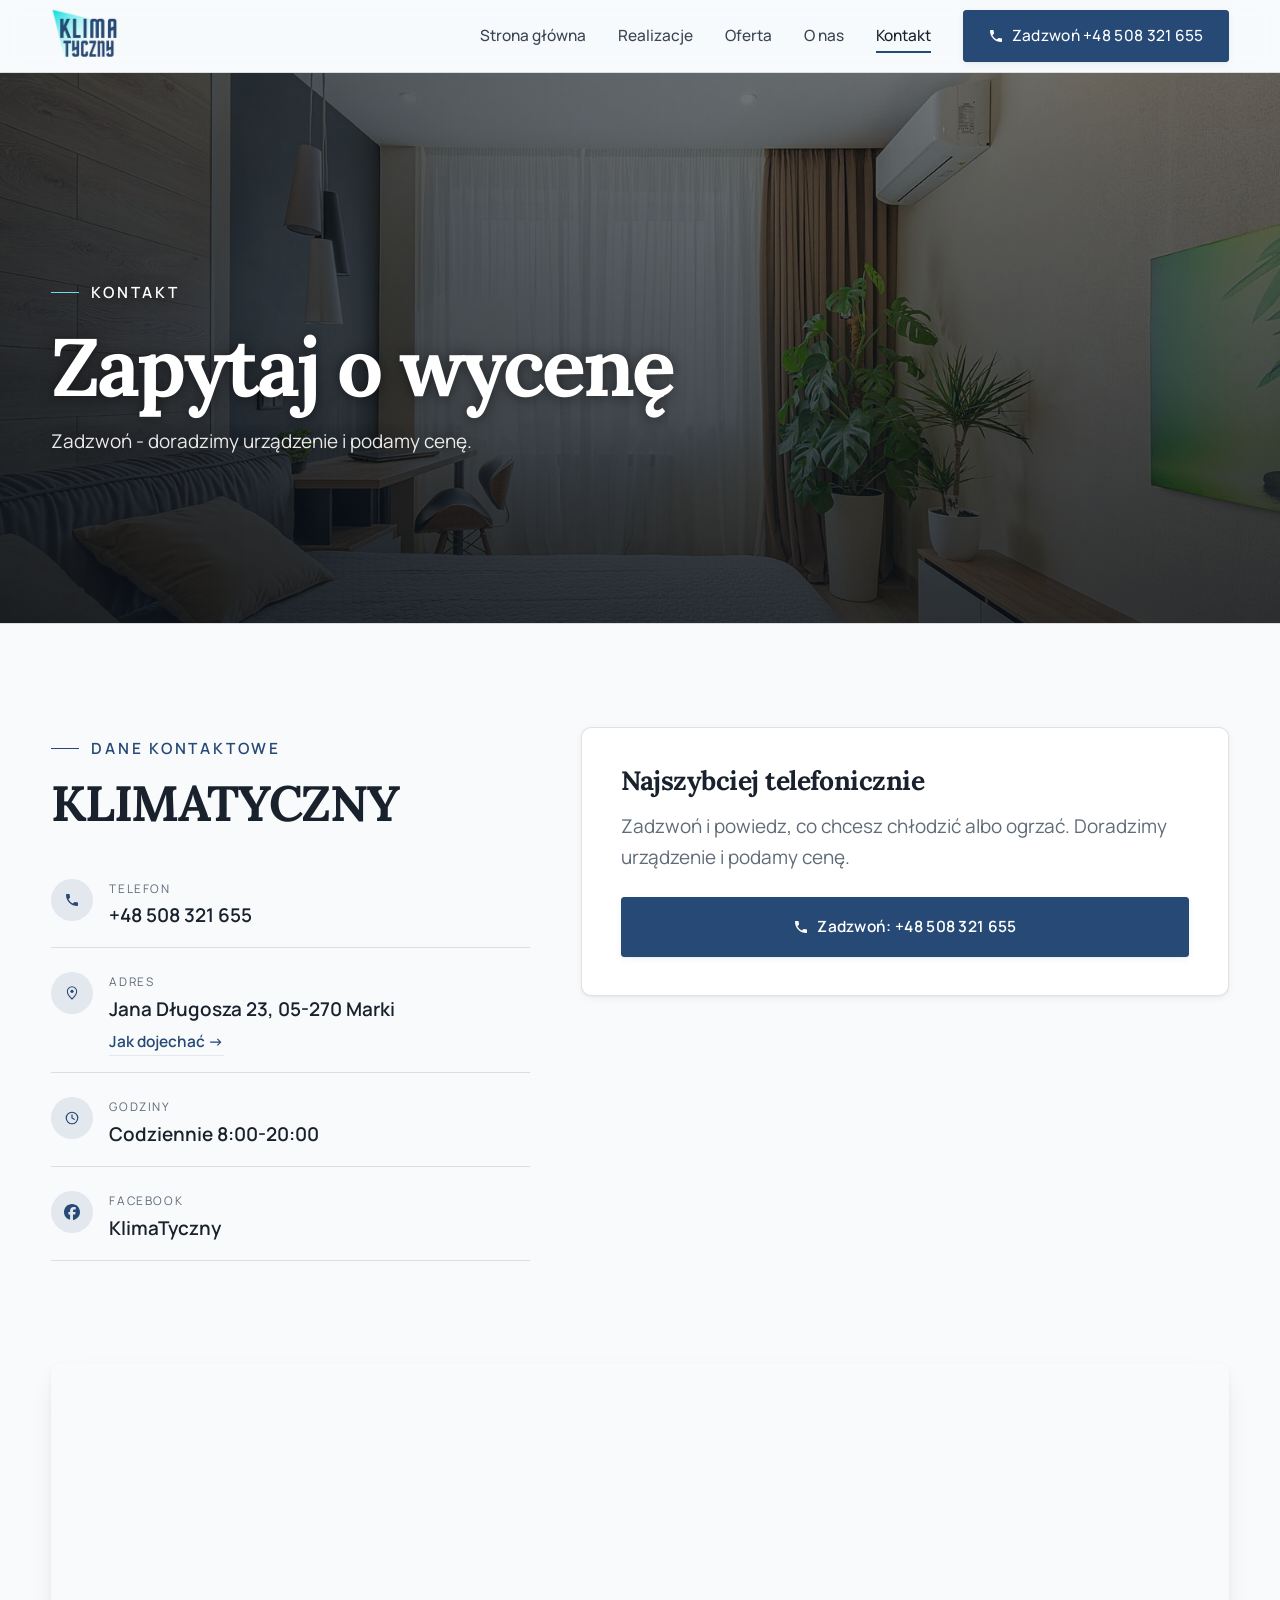
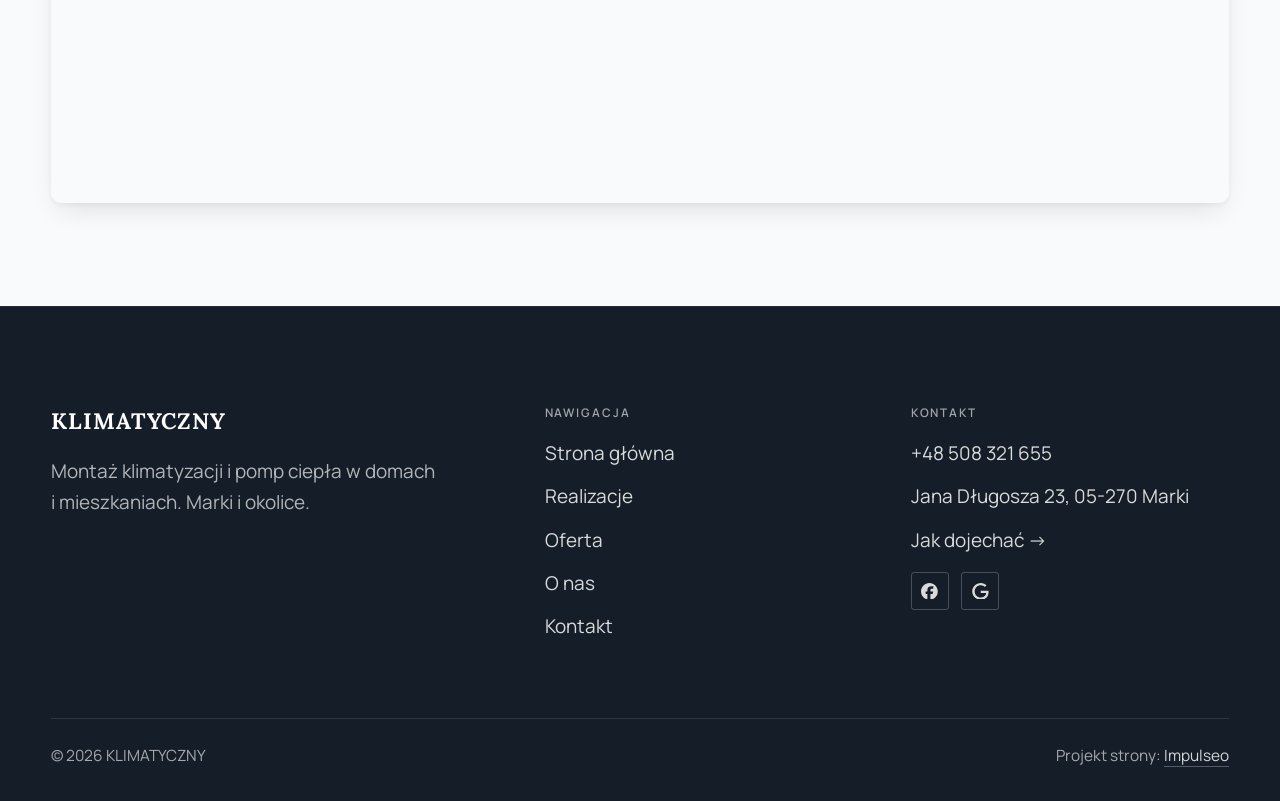
==== commit 953818f5: "[claude-edit][cmt:a0c1e98e-72b6-44f2-a49f-e82b0d248428] demo w stylu MP Parkiet: nowy uklad, kroje i" ====
--- a/kontakt.html
+++ b/kontakt.html
@@ -4,86 +4,88 @@
 <meta charset="UTF-8">
 <meta name="viewport" content="width=device-width, initial-scale=1.0">
 <title>Kontakt - KLIMATYCZNY</title>
-<meta name="description" content="Kontakt KLIMATYCZNY - Jana Długosza 23, 05-270 Marki">
-<link rel="canonical" href="https://kris20032.github.io/klimatyczny/kontakt.html">
+<meta name="description" content="Kontakt z KLIMATYCZNY: telefon +48 508 321 655, Jana Długosza 23, 05-270 Marki. Codziennie 8:00-20:00. Zadzwoń po wycenę klimatyzacji lub pompy ciepła.">
+<link rel="canonical" href="https://impulseo-pl.github.io/klimatyczny/kontakt.html">
 <meta name="robots" content="noindex, nofollow">
 <meta property="og:type" content="website">
 <meta property="og:locale" content="pl_PL">
 <meta property="og:site_name" content="KLIMATYCZNY">
 <meta property="og:title" content="Kontakt - KLIMATYCZNY">
-<meta property="og:description" content="Kontakt KLIMATYCZNY - Jana Długosza 23, 05-270 Marki">
-<meta property="og:url" content="https://kris20032.github.io/klimatyczny/kontakt.html">
-<meta property="og:image" content="https://kris20032.github.io/klimatyczny/img/og.jpg">
+<meta property="og:description" content="Kontakt z KLIMATYCZNY: telefon +48 508 321 655, Jana Długosza 23, 05-270 Marki. Codziennie 8:00-20:00. Zadzwoń po wycenę klimatyzacji lub pompy ciepła.">
+<meta property="og:url" content="https://impulseo-pl.github.io/klimatyczny/kontakt.html">
+<meta property="og:image" content="https://impulseo-pl.github.io/klimatyczny/img/og.jpg">
 <meta property="og:image:width" content="1200">
 <meta property="og:image:height" content="630">
 <meta name="twitter:card" content="summary_large_image">
 <link rel="preconnect" href="https://fonts.googleapis.com">
 <link rel="preconnect" href="https://fonts.gstatic.com" crossorigin>
-<link href="https://fonts.googleapis.com/css2?family=Space+Grotesk:wght@500;600;700&family=DM+Sans:opsz,wght@9..40,400;9..40,500;9..40,600&display=swap" rel="stylesheet">
-<link rel="stylesheet" href="assets/styles.css?v=100b3a9f">
+<link href="https://fonts.googleapis.com/css2?family=Lora:wght@500;600;700&family=Manrope:wght@400;500;600;700&display=swap" rel="stylesheet">
+<link rel="stylesheet" href="assets/styles.css?v=20261126">
 </head>
 <body>
 
 <header class="nav">
   <div class="wrap nav-inner">
-    <a class="brand brand-has-logo" href="index.html"><img class="brand-logo" src="img/logo.png" alt="KLIMATYCZNY" width="587" height="493" decoding="async"></a>
-    <nav class="nav-links">
+    <a class="brand brand-has-logo" href="index.html" aria-label="KLIMATYCZNY - strona główna"><img class="brand-logo" src="img/logo.png" alt="KLIMATYCZNY" width="587" height="493"></a>
+    <nav class="nav-links" id="menu">
+      <a href="index.html">Strona główna</a>
+      <a href="realizacje.html">Realizacje</a>
       <a href="oferta.html">Oferta</a>
-      <a href="realizacje.html">Realizacje</a>
       <a href="o-nas.html">O nas</a>
       <a href="kontakt.html" class="active" aria-current="page">Kontakt</a>
-      <a href="tel:+48508321655" class="btn btn-accent">Zadzwoń +48 508 321 655</a>
+      <a href="tel:+48508321655" class="btn btn-accent"><svg class="ico-tel" width="16" height="16" viewBox="0 0 24 24" fill="none" aria-hidden="true"><path d="M6.6 10.8a15.5 15.5 0 0 0 6.6 6.6l2.2-2.2a1 1 0 0 1 1-.24 11.4 11.4 0 0 0 3.6.58 1 1 0 0 1 1 1V20a1 1 0 0 1-1 1A17 17 0 0 1 3 4a1 1 0 0 1 1-1h3.5a1 1 0 0 1 1 1c0 1.25.2 2.46.58 3.6a1 1 0 0 1-.25 1l-2.23 2.2Z" fill="currentColor"/></svg> Zadzwoń +48 508 321 655</a>
     </nav>
-    <button class="nav-toggle" aria-label="Menu"><span></span><span></span><span></span></button>
+    <button class="nav-toggle" aria-label="Menu" aria-controls="menu"><span></span><span></span><span></span></button>
   </div>
 </header>
 
-<main>
 <section class="pagehead">
-  <img src="img/g10.jpg" alt="KLIMATYCZNY - Zapytaj o wycenę" width="1556" height="1022" decoding="async">
+  <img src="img/g3.jpg" alt="Sypialnia z klimatyzatorem ściennym" style="object-position:50% 38%">
   <div class="wrap">
     <span class="eyebrow">Kontakt</span>
     <h1>Zapytaj o wycenę</h1>
-    <p>Odpowiemy na pytania i przygotujemy wycenę.</p>
+    <p>Zadzwoń - doradzimy urządzenie i podamy cenę.</p>
   </div>
 </section>
 <section>
   <div class="wrap contact-grid">
     <div class="reveal">
       <span class="eyebrow">Dane kontaktowe</span>
-      <h2 style="margin:var(--space-4) 0 var(--space-6)">KLIMATYCZNY</h2>
+      <h2>KLIMATYCZNY</h2>
       <div class="info-list">
         <div class="info-row"><div class="ic"><svg class="ico-tel" width="16" height="16" viewBox="0 0 24 24" fill="none" aria-hidden="true"><path d="M6.6 10.8a15.5 15.5 0 0 0 6.6 6.6l2.2-2.2a1 1 0 0 1 1-.24 11.4 11.4 0 0 0 3.6.58 1 1 0 0 1 1 1V20a1 1 0 0 1-1 1A17 17 0 0 1 3 4a1 1 0 0 1 1-1h3.5a1 1 0 0 1 1 1c0 1.25.2 2.46.58 3.6a1 1 0 0 1-.25 1l-2.23 2.2Z" fill="currentColor"/></svg></div><div><div class="lbl">Telefon</div><a class="val" href="tel:+48508321655">+48 508 321 655</a></div></div>
-        <div class="info-row"><div class="ic"><svg class="ico-pin" width="16" height="16" viewBox="0 0 24 24" fill="none" aria-hidden="true"><path d="M12 21s7-6.1 7-11.5A7 7 0 0 0 5 9.5C5 14.9 12 21 12 21Z" stroke="currentColor" stroke-width="1.6" fill="none"/><circle cx="12" cy="9.5" r="2.4" fill="currentColor"/></svg></div><div><div class="lbl">Adres</div><div class="val">Jana Długosza 23, 05-270 Marki</div></div></div>
+        <div class="info-row"><div class="ic"><svg class="ico-pin" width="16" height="16" viewBox="0 0 24 24" fill="none" aria-hidden="true"><path d="M12 21s7-6.1 7-11.5A7 7 0 0 0 5 9.5C5 14.9 12 21 12 21Z" stroke="currentColor" stroke-width="1.6" fill="none"/><circle cx="12" cy="9.5" r="2.4" fill="currentColor"/></svg></div><div><div class="lbl">Adres</div><div class="val">Jana Długosza 23, 05-270 Marki</div><a class="sub" href="https://maps.google.com/?cid=7568874003656651085&amp;g_mp=Cidnb29nbGUubWFwcy5wbGFjZXMudjEuUGxhY2VzLlNlYXJjaFRleHQQAhgEIAA" target="_blank" rel="noopener">Jak dojechać →</a></div></div>
+        <div class="info-row"><div class="ic"><svg class="ico-zegar" width="16" height="16" viewBox="0 0 24 24" fill="none" aria-hidden="true"><circle cx="12" cy="12" r="8.6" stroke="currentColor" stroke-width="1.8"/><path d="M12 7.2V12l3.3 2" stroke="currentColor" stroke-width="1.8" stroke-linecap="round"/></svg></div><div><div class="lbl">Godziny</div><div class="val">Codziennie 8:00-20:00</div></div></div>
+        <div class="info-row"><div class="ic"><svg width="16" height="16" viewBox="0 0 24 24" aria-hidden="true" focusable="false"><path d="M9.101 23.691v-7.98H6.627v-3.667h2.474v-1.58c0-4.085 1.848-5.978 5.858-5.978.401 0 .955.042 1.468.103a8.68 8.68 0 0 1 1.141.195v3.325a8.623 8.623 0 0 0-.653-.036 26.805 26.805 0 0 0-.733-.009c-.707 0-1.259.096-1.675.309a1.686 1.686 0 0 0-.679.622c-.258.42-.374.995-.374 1.752v1.297h3.919l-.386 2.103-.287 1.564h-3.246v8.245C19.396 23.238 24 18.179 24 12.044c0-6.627-5.373-12-12-12s-12 5.373-12 12c0 5.628 3.874 10.35 9.101 11.647Z" fill="currentColor"/></svg></div><div><div class="lbl">Facebook</div><a class="val" href="https://www.facebook.com/p/KlimaTyczny-100090193793547/" target="_blank" rel="noopener">KlimaTyczny</a></div></div>
       </div>
     </div>
     <div class="reveal">
       <div class="form">
-        <h3 style="margin-bottom:var(--space-4)">Najszybciej telefonicznie</h3>
-        <p class="muted" style="margin-bottom:var(--space-5)">Zadzwoń, opisz pomysł, a my powiemy, co i jak. Bez zobowiązań.</p>
-        <a href="tel:+48508321655" class="btn btn-accent" style="justify-content:center">Zadzwoń: +48 508 321 655 <span class="arr">→</span></a>
+        <h3>Najszybciej telefonicznie</h3>
+        <p class="muted">Zadzwoń i powiedz, co chcesz chłodzić albo ogrzać. Doradzimy urządzenie i podamy cenę.</p>
+        <a href="tel:+48508321655" class="btn btn-accent"><svg class="ico-tel" width="16" height="16" viewBox="0 0 24 24" fill="none" aria-hidden="true"><path d="M6.6 10.8a15.5 15.5 0 0 0 6.6 6.6l2.2-2.2a1 1 0 0 1 1-.24 11.4 11.4 0 0 0 3.6.58 1 1 0 0 1 1 1V20a1 1 0 0 1-1 1A17 17 0 0 1 3 4a1 1 0 0 1 1-1h3.5a1 1 0 0 1 1 1c0 1.25.2 2.46.58 3.6a1 1 0 0 1-.25 1l-2.23 2.2Z" fill="currentColor"/></svg> Zadzwoń: +48 508 321 655</a>
       </div>
     </div>
   </div>
 </section>
-<section style="padding-top:0">
+<section class="map-sec">
   <div class="wrap reveal">
-    <iframe class="map" title="KLIMATYCZNY - Marki" src="https://maps.google.com/maps?q=KLIMATYCZNY%20Marki&z=15&output=embed" loading="lazy" referrerpolicy="no-referrer-when-downgrade"></iframe>
+    <iframe class="map" title="KLIMATYCZNY - Jana Długosza 23, Marki" src="https://maps.google.com/maps?q=KLIMATYCZNY%2C%20Jana%20D%C5%82ugosza%2023%2C%2005-270%20Marki&amp;z=15&amp;output=embed" loading="lazy" referrerpolicy="no-referrer-when-downgrade"></iframe>
   </div>
 </section>
-</main>
 
 <footer>
   <div class="wrap">
     <div class="foot-grid">
       <div class="foot-brand">
         <div class="name">KLIMATYCZNY</div>
-        <p>Montujemy i serwisujemy klimatyzację w domach i mieszkaniach.</p>
+        <p>Montaż klimatyzacji i pomp ciepła w domach i mieszkaniach. Marki i okolice.</p>
       </div>
       <div class="foot-col">
         <h4>Nawigacja</h4>
+        <a href="index.html">Strona główna</a>
+        <a href="realizacje.html">Realizacje</a>
         <a href="oferta.html">Oferta</a>
-        <a href="realizacje.html">Realizacje</a>
         <a href="o-nas.html">O nas</a>
         <a href="kontakt.html">Kontakt</a>
       </div>
@@ -91,11 +93,11 @@
         <h4>Kontakt</h4>
         <a href="tel:+48508321655">+48 508 321 655</a>
         <p>Jana Długosza 23, 05-270 Marki</p>
-        <a href="https://maps.google.com/?cid=7568874003656651085&g_mp=Cidnb29nbGUubWFwcy5wbGFjZXMudjEuUGxhY2VzLlNlYXJjaFRleHQQAhgEIAA" target="_blank" rel="noopener">Jak dojechać →</a>
-      <div class="foot-soc">
-        <a class="soc" href="https://www.facebook.com/p/KlimaTyczny-100090193793547/" target="_blank" rel="noopener" aria-label="Facebook - KLIMATYCZNY"><svg viewBox="0 0 24 24" aria-hidden="true" focusable="false"><path d="M9.101 23.691v-7.98H6.627v-3.667h2.474v-1.58c0-4.085 1.848-5.978 5.858-5.978.401 0 .955.042 1.468.103a8.68 8.68 0 0 1 1.141.195v3.325a8.623 8.623 0 0 0-.653-.036 26.805 26.805 0 0 0-.733-.009c-.707 0-1.259.096-1.675.309a1.686 1.686 0 0 0-.679.622c-.258.42-.374.995-.374 1.752v1.297h3.919l-.386 2.103-.287 1.564h-3.246v8.245C19.396 23.238 24 18.179 24 12.044c0-6.627-5.373-12-12-12s-12 5.373-12 12c0 5.628 3.874 10.35 9.101 11.647Z" fill="currentColor"/></svg></a>
-        <a class="soc" href="https://maps.google.com/?cid=7568874003656651085&g_mp=Cidnb29nbGUubWFwcy5wbGFjZXMudjEuUGxhY2VzLlNlYXJjaFRleHQQAhgEIAA" target="_blank" rel="noopener" aria-label="Google - KLIMATYCZNY"><svg viewBox="0 0 24 24" aria-hidden="true" focusable="false"><path d="M12.48 10.92v3.28h7.84c-.24 1.84-.853 3.187-1.787 4.133-1.147 1.147-2.933 2.4-6.053 2.4-4.827 0-8.6-3.893-8.6-8.72s3.773-8.72 8.6-8.72c2.6 0 4.507 1.027 5.907 2.347l2.307-2.307C18.747 1.44 16.133 0 12.48 0 5.867 0 .307 5.387.307 12s5.56 12 12.173 12c3.573 0 6.267-1.173 8.373-3.36 2.16-2.16 2.84-5.213 2.84-7.667 0-.76-.053-1.467-.173-2.053H12.48z" fill="currentColor"/></svg></a>
-      </div>
+        <a href="https://maps.google.com/?cid=7568874003656651085&amp;g_mp=Cidnb29nbGUubWFwcy5wbGFjZXMudjEuUGxhY2VzLlNlYXJjaFRleHQQAhgEIAA" target="_blank" rel="noopener">Jak dojechać →</a>
+        <div class="foot-soc">
+          <a class="soc" href="https://www.facebook.com/p/KlimaTyczny-100090193793547/" target="_blank" rel="noopener" aria-label="Facebook - KLIMATYCZNY"><svg viewBox="0 0 24 24" aria-hidden="true" focusable="false"><path d="M9.101 23.691v-7.98H6.627v-3.667h2.474v-1.58c0-4.085 1.848-5.978 5.858-5.978.401 0 .955.042 1.468.103a8.68 8.68 0 0 1 1.141.195v3.325a8.623 8.623 0 0 0-.653-.036 26.805 26.805 0 0 0-.733-.009c-.707 0-1.259.096-1.675.309a1.686 1.686 0 0 0-.679.622c-.258.42-.374.995-.374 1.752v1.297h3.919l-.386 2.103-.287 1.564h-3.246v8.245C19.396 23.238 24 18.179 24 12.044c0-6.627-5.373-12-12-12s-12 5.373-12 12c0 5.628 3.874 10.35 9.101 11.647Z" fill="currentColor"/></svg></a>
+          <a class="soc" href="https://maps.google.com/?cid=7568874003656651085&amp;g_mp=Cidnb29nbGUubWFwcy5wbGFjZXMudjEuUGxhY2VzLlNlYXJjaFRleHQQAhgEIAA" target="_blank" rel="noopener" aria-label="Google - KLIMATYCZNY"><svg viewBox="0 0 24 24" aria-hidden="true" focusable="false"><path d="M12.48 10.92v3.28h7.84c-.24 1.84-.853 3.187-1.787 4.133-1.147 1.147-2.933 2.4-6.053 2.4-4.827 0-8.6-3.893-8.6-8.72s3.773-8.72 8.6-8.72c2.6 0 4.507 1.027 5.907 2.347l2.307-2.307C18.747 1.44 16.133 0 12.48 0 5.867 0 .307 5.387.307 12s5.56 12 12.173 12c3.573 0 6.267-1.173 8.373-3.36 2.16-2.16 2.84-5.213 2.84-7.667 0-.76-.053-1.467-.173-2.053H12.48z" fill="currentColor"/></svg></a>
+        </div>
       </div>
     </div>
     <div class="foot-bot">
@@ -104,9 +106,9 @@
     </div>
   </div>
 </footer>
-<div class="sticky-call"><a class="sc-call" href="tel:+48508321655"><svg class="ico-tel" width="16" height="16" viewBox="0 0 24 24" fill="none" aria-hidden="true"><path d="M6.6 10.8a15.5 15.5 0 0 0 6.6 6.6l2.2-2.2a1 1 0 0 1 1-.24 11.4 11.4 0 0 0 3.6.58 1 1 0 0 1 1 1V20a1 1 0 0 1-1 1A17 17 0 0 1 3 4a1 1 0 0 1 1-1h3.5a1 1 0 0 1 1 1c0 1.25.2 2.46.58 3.6a1 1 0 0 1-.25 1l-2.23 2.2Z" fill="currentColor"/></svg> Zadzwoń</a><a class="sc-quote" href="kontakt.html">Zadzwoń teraz</a></div>
+<div class="sticky-call"><a class="sc-call" href="tel:+48508321655"><svg class="ico-tel" width="16" height="16" viewBox="0 0 24 24" fill="none" aria-hidden="true"><path d="M6.6 10.8a15.5 15.5 0 0 0 6.6 6.6l2.2-2.2a1 1 0 0 1 1-.24 11.4 11.4 0 0 0 3.6.58 1 1 0 0 1 1 1V20a1 1 0 0 1-1 1A17 17 0 0 1 3 4a1 1 0 0 1 1-1h3.5a1 1 0 0 1 1 1c0 1.25.2 2.46.58 3.6a1 1 0 0 1-.25 1l-2.23 2.2Z" fill="currentColor"/></svg> Zadzwoń</a><a class="sc-quote" href="https://maps.google.com/?cid=7568874003656651085&amp;g_mp=Cidnb29nbGUubWFwcy5wbGFjZXMudjEuUGxhY2VzLlNlYXJjaFRleHQQAhgEIAA" target="_blank" rel="noopener">Jak dojechać</a></div>
 <div class="demo-wazne" data-do="2026-11-02" data-cykl="3" hidden><svg class="dw-ico" width="13" height="13" viewBox="0 0 24 24" fill="none" aria-hidden="true"><circle cx="12" cy="12" r="8.6" stroke="currentColor" stroke-width="1.8"/><path d="M12 7.2V12l3.3 2" stroke="currentColor" stroke-width="1.8" stroke-linecap="round"/></svg><span class="dw-txt"></span></div>
 
-<script src="assets/main.js"></script>
+<script src="assets/main.js?v=20261126"></script>
 </body>
 </html>
--- a/assets/styles.css
+++ b/assets/styles.css
@@ -1,40 +1,32 @@
 /* ============================================================
-   STOLBASZ — premium, architektoniczny B2B fit-out
-   Jasna paleta, zero brązu. System wg premium-web-craft.
+   KLIMATYCZNY - klimatyzacja i pompy ciepła, Marki
+   Układ redakcyjny: kinowe zdjęcie z szeryfowym nagłówkiem, ciemny pasek haseł,
+   sekcja „Kim jesteśmy", trzy bramy usług, galeria, pas kontaktu.
+   Kolory z logo firmy: granat #274976 + turkus #54E9E7.
    Projekt strony: Impulseo (impulseo.pl)
    ============================================================ */
 
 :root{
-  /* PALETA — jasna, architektoniczna, chłodna */
-  --paper:#F4F6F8;          /* główne tło */
-  --paper-2:#E7EBEF;        /* sekcje alternatywne (chłodny jasny szary) */
-  --paper-3:#E7EBEF;        /* delikatne wypełnienia */
-  --ink:#15212E;            /* tekst główny — chłodny grafit */
-  --ink-soft:#243443;       /* nagłówki drugorzędne */
-  --muted:#6B7785;          /* tekst poboczny */
-  --line:rgba(21,33,46,.12);/* hairline */
-  --accent:#E8A317;         /* stonowany petrol-slate — jedyny akcent */
-  --accent-d:#C9870C;
-  --accent-soft:rgba(232,163,23,.10);
-  --dark:#15212E;           /* sekcje ciemne (stopka/CTA) */
-
-  /* HOVER ZDJĘĆ — JEDEN standard dla całego silnika (decyzja K. 04.08.2026, artefakt z wariantami).
-     AKTUALNE (K.+Szymon 09.08.2026, wybór z artefaktu 6 wariantów): zoom 1.05 przy 1.4s -
-     przy tak długim czasie mocniejszy kadr NIE skacze, tylko „oddycha". Poprzedni standard
-     (1.02 / .55s z 04.08) odbierany jako dynamiczny i szybki.
-     Spoczynek lekko przygaszony, ale TYLKO tam, gdzie jest mysz (@media hover:hover) —
-     na telefonie zdjęcia zostają w pełnej jasności. */
-  --img-zoom:1.05;                   /* K.+Szymon 09.08: wariant F z artefaktu porównawczego */
-  --img-rest:brightness(.95) saturate(.99);
-  --img-hot:brightness(1.06) saturate(1.05);
-  --img-dur:1.4s;                    /* K.+Szymon 09.08 (wariant F): powoli = elegancko */
-  --img-ease:cubic-bezier(.16,.84,.44,1);  /* miękki ogon, efekt „oddychania" */
-
-  /* ODSTĘPY — skala 4/8 */
+  /* PALETA - chłodna, z logo */
+  --paper:#F8FAFC;          /* główne tło */
+  --paper-2:#ECF1F6;        /* sekcje alternatywne */
+  --paper-3:#E1E8EF;        /* delikatne wypełnienia */
+  --ink:#18212C;            /* tekst główny - chłodny grafit */
+  --ink-soft:#3B4653;       /* nagłówki drugorzędne */
+  --muted:#5F6B78;          /* tekst poboczny */
+  --line:rgba(24,33,44,.13);/* hairline */
+  --accent:#274976;         /* granat z logo - jedyny akcent na jasnym tle */
+  --accent-d:#1B3558;
+  --accent-soft:rgba(39,73,118,.10);
+  --accent-lt:#6FDDE0;      /* turkus z logo - akcent na ciemnym tle */
+  --accent-lt-soft:rgba(84,233,231,.12);
+  --dark:#141D28;           /* sekcje ciemne (pasek haseł / CTA / stopka) */
+
+  /* ODSTĘPY - skala 4/8 */
   --space-1:4px; --space-2:8px; --space-3:12px; --space-4:16px; --space-5:24px;
   --space-6:32px; --space-7:48px; --space-8:64px; --space-9:96px; --space-10:128px;
 
-  /* TYPOGRAFIA — fluid clamp() (skala podbita 16.07.2026: większe, czytelniejsze litery — uwaga Adama) */
+  /* TYPOGRAFIA - fluid clamp() */
   --text-sm:clamp(.9rem,.87rem + .12vw,1rem);
   --text-base:clamp(1.08rem,1.04rem + .18vw,1.2rem);
   --text-lg:clamp(1.24rem,1.15rem + .34vw,1.44rem);
@@ -42,21 +34,25 @@
   --text-h2:clamp(2.1rem,1.66rem + 2.1vw,3.1rem);
   --text-h1:clamp(2.9rem,2.1rem + 4vw,5.1rem);
 
-  /* PROMIENIE — architektoniczne, raczej ostre */
+  /* PROMIENIE - raczej ostre */
   --r-sm:3px; --r-md:6px; --r-lg:10px;
 
   /* RUCH */
   --ease:cubic-bezier(.25,.46,.45,.94); --dur:.24s;
-
-  /* CIENIE — miękkie, warstwowe */
+  --ease-soft:cubic-bezier(.16,.84,.44,1);
+  --klocek-dur:.72s;        /* jedno tempo podświetlenia przycisków i kart */
+  --klocek-tr:background-color var(--klocek-dur) var(--ease-soft),color var(--klocek-dur) var(--ease-soft),border-color var(--klocek-dur) var(--ease-soft),box-shadow var(--klocek-dur) var(--ease-soft);
+
+  /* CIENIE - miękkie, warstwowe */
   --sh-sm:0 1px 2px rgba(16,24,32,.04), 0 2px 8px rgba(16,24,32,.05);
   --sh-md:0 2px 6px rgba(16,24,32,.05), 0 12px 28px -8px rgba(16,24,32,.12);
   --sh-lg:0 6px 14px rgba(16,24,32,.07), 0 26px 56px -18px rgba(16,24,32,.22);
 
   --hairline:1px solid var(--line);
-
-  --font-display:'Space Grotesk','Inter',sans-serif;
-  --font-body:'DM Sans','Inter',sans-serif;
+  --nav-h:72px;
+
+  --font-display:'Lora',serif;
+  --font-body:'Manrope',sans-serif;
 }
 
 *{box-sizing:border-box;margin:0;padding:0}
@@ -70,43 +66,18 @@
   -webkit-font-smoothing:antialiased;
   text-rendering:optimizeLegibility;
 }
-img{max-width:100%;height:auto;display:block}  /* height:auto = width/height z atrybutów trzyma proporcje (TOP#12) */
+img{max-width:100%;display:block}
 a{color:inherit;text-decoration:none}
+:focus-visible{outline:2px solid var(--accent);outline-offset:3px}
 
 .wrap{width:min(92%,1180px);margin-inline:auto}
-section{padding-block:clamp(52px,6.5vw,96px)}
-
-h1,h2,h3{font-family:var(--font-display);font-weight:700;line-height:1.08;letter-spacing:-.02em;color:var(--ink)}
+section{padding-block:clamp(64px,8vw,128px)}
+
+h1,h2,h3{font-family:var(--font-display);font-weight:700;line-height:1.08;letter-spacing:-.02em;color:var(--ink);text-wrap:balance}
 h1{font-size:var(--text-h1);letter-spacing:-.035em}
 h2{font-size:var(--text-h2);letter-spacing:-.025em}
 h3{font-size:var(--text-h3)}
-/* MIARA — długość wiersza. WCAG 2.2 SC 1.4.8: max 80 znaków; Butterick: 45–90.
-   68ch daje realnie 72–78 znaków polskiego tekstu, czyli z zapasem pod granicą.
-   Wcześniej limit miał TYLKO <p> — <li>, <blockquote> i <dd> nie miały żadnego,
-   i to jedyny powód, dla którego 23 bloki na dwóch oddanych stronach jadą po
-   83–106 znaków w wierszu (pomiar 07.08.2026, bramka `miara`).
-   ⚠️ Listy i definicje ograniczamy TYLKO bez klasy: `ul`/`ol` z klasą to u nas
-   układ (siatki kafli, menu), a nie tekst ciągły — tam miarę wyznacza układ. */
-/* 60ch, nie 68ch (K. 10.08): po zmianie fontów na węższe kroje (DM Sans i spółka)
-   w 68ch mieściło się ~90 znaków - bramka pikselowa słusznie zgłaszała przekroczenie
-   granicy 80. Pomiar na żywej przeglądarce: 60ch = 90 znaków, 53ch = ~78 znaków, czyli normę WCAG 1.4.8. */
-:root{ --miara:53ch }
-p{max-width:min(100%,var(--miara))}
-blockquote,
-ul:not([class])>li, ol:not([class])>li,
-dl:not([class])>dd{max-width:min(100%,var(--miara))}
-
-/* ⚠️ Świadomie BEZ wyjątku `.tile p,.card p,.svc p{max-width:none}`, choć nasuwa się sam:
-   te akapity BYŁY już ograniczone (stare `p{max-width:65ch}`), więc „wyjątek" nie odblokowałby
-   niczego nowego — tylko ROZLUŹNIŁ stan sprzed zmiany na wszystkich demach naraz.
-   `figcaption` żadna z reguł wyżej nie dotyczy, więc też nie potrzebuje zwolnienia. */
-
-/* ŁAMANIE. `balance` wyrównuje długości wierszy w nagłówku, `pretty` pilnuje ostatniego
-   wiersza akapitu, żeby nie został w nim jeden wyraz. Obsługiwane od Chrome 117 /
-   Safari 17.5; starsze przeglądarki po prostu ignorują tę własność.
-   `text-wrap:pretty` nie występowało dotąd ANI RAZ w silniku ani w repo klientów. */
-h1,h2,h3,.lead,.lede{text-wrap:balance}
-p,li,blockquote,dd{text-wrap:pretty}
+p{max-width:65ch}
 
 .eyebrow{
   font-family:var(--font-body);
@@ -117,558 +88,93 @@
   color:var(--accent);
   display:inline-flex;align-items:center;gap:var(--space-3);
 }
-/* flex:none + margin-top = kreska trzyma się PIERWSZEJ linii. Wcześniej align-items:center
-   centrowało ją względem całego bloku i przy zawinięciu (długi kicker typu
-   „…WNĘTRZ · LESZNO · OD 2019") druga linia lądowała z brzydkim wcięciem. */
-.eyebrow{align-items:flex-start}
-.eyebrow>*,.eyebrow{text-wrap:balance}   /* dlugi kicker lamal sie na sierote typu samo „2019" w drugiej linii */
-.eyebrow::before{content:"";width:28px;height:1px;background:var(--accent);display:inline-block;flex:none;margin-top:.62em}
+.eyebrow::before{content:"";width:28px;height:1px;background:var(--accent);display:inline-block;flex:none}
 
 .muted{color:var(--muted)}
 .lead{font-size:var(--text-lg);line-height:1.55;color:var(--ink-soft);max-width:50ch}
 
-/* ---------- BUTTONS ---------- */
+/* ---------- PRZYCISKI ----------
+   Przycisk stoi w miejscu i się podświetla: jedno tempo, jedno wypełnienie. */
 .btn{
   display:inline-flex;align-items:center;gap:var(--space-2);
   font-weight:600;font-size:var(--text-sm);letter-spacing:.02em;
   padding:var(--space-4) var(--space-6);
   border-radius:var(--r-sm);
-  transition:transform var(--dur) var(--ease),box-shadow var(--dur) var(--ease),background var(--dur) var(--ease);
+  transition:var(--klocek-tr);
   cursor:pointer;border:1px solid transparent;
 }
-.btn-accent{background:var(--accent);color:#fff;box-shadow:var(--sh-sm)}
-.btn-accent:hover{background:var(--accent-d);transform:translateY(-2px);box-shadow:var(--sh-md)}
-.btn-accent:active{transform:translateY(0);box-shadow:var(--sh-sm)}
+.btn-accent{background:var(--accent);color:#fff;border-color:var(--accent);box-shadow:var(--sh-sm)}
 .btn-ghost{background:transparent;color:var(--ink);border-color:var(--line)}
-.btn-ghost:hover{border-color:var(--accent);color:var(--accent);transform:translateY(-2px)}
-.btn-light{background:#fff;color:var(--ink);box-shadow:var(--sh-sm)}
-.btn-light:hover{transform:translateY(-2px);box-shadow:var(--sh-md)}
-.btn .arr{transition:transform var(--dur) var(--ease)}
-.btn:hover .arr{transform:translateX(4px)}
+.btn-light{background:#fff;color:var(--ink);border-color:#fff;box-shadow:var(--sh-sm)}
+.btn-cool{background:var(--accent-lt);color:var(--dark);border-color:var(--accent-lt);box-shadow:var(--sh-sm)}
+.btn-on-dark{color:#fff;border-color:rgba(255,255,255,.45)}
+.cta .btn-on-dark{border-color:rgba(255,255,255,.3)}
+.btn .ico-tel{flex:none}
+@media(hover:hover){
+  .btn:hover{background:var(--accent-d);border-color:var(--accent-d);color:#fff;box-shadow:var(--sh-md)}
+  .cta .btn:hover{background:var(--accent);border-color:var(--accent)}
+}
+.btn:focus-visible{background:var(--accent-d);border-color:var(--accent-d);color:#fff}
 
 /* ---------- NAV ---------- */
 .nav{
   position:sticky;top:0;z-index:50;
   background:color-mix(in srgb,var(--paper) 88%,transparent);
-  backdrop-filter:saturate(140%) blur(10px);
+  -webkit-backdrop-filter:saturate(140%) blur(10px);backdrop-filter:saturate(140%) blur(10px);
   border-bottom:var(--hairline);
-}
-.nav-inner{display:flex;align-items:center;justify-content:space-between;gap:var(--space-5);height:72px}
-/* ANTY-NACHODZENIE (K. 05.08.2026): długa nazwa firmy + przycisk z pełnym numerem nie mieściły się w pasku
-   i flex ściskał linki PONIŻEJ ich treści - "Kontakt" wchodził na ramkę "Zadzwoń +48 ...". Teraz ustępuje
-   nazwa marki (skrót wielokropkiem), a menu i przycisk nigdy się nie kurczą ani nie zachodzą na siebie. */
-.brand{display:flex;flex-direction:column;line-height:1;min-width:0;flex:0 1 auto}
-.brand .name{font-family:var(--font-display);font-weight:800;font-size:1.35rem;letter-spacing:.04em;white-space:nowrap;overflow:hidden;text-overflow:ellipsis}
-.brand .sub{font-size:.62rem;letter-spacing:.34em;text-transform:uppercase;color:var(--muted);margin-top:5px;white-space:nowrap;overflow:hidden;text-overflow:ellipsis}
-.nav-links{display:flex;align-items:center;gap:var(--space-6);flex:0 0 auto}
-.nav-links a{font-size:var(--text-sm);font-weight:500;color:var(--ink-soft);position:relative;padding-block:4px;white-space:nowrap;transition:color var(--dur) var(--ease)}
-.nav-links a::after{content:"";position:absolute;left:0;bottom:0;width:0;height:1.5px;background:var(--accent);transition:width var(--dur) var(--ease)}
+  transition:box-shadow .4s ease,background .4s ease;
+}
+.nav.is-stuck{box-shadow:0 1px 0 var(--line),0 14px 30px -24px rgba(0,0,0,.45)}
+.nav-inner{display:flex;align-items:center;justify-content:space-between;height:var(--nav-h);transition:height .35s var(--ease)}
+.nav.is-stuck .nav-inner{height:60px}
+.brand{display:flex;flex-direction:column;line-height:1}
+.brand-logo{height:56px;width:auto;max-width:300px;object-fit:contain;display:block;transition:height .35s var(--ease)}
+.nav.is-stuck .brand-logo{height:46px}
+.nav-links{display:flex;align-items:center;gap:var(--space-6)}
+.nav-links a{font-size:var(--text-sm);font-weight:500;color:var(--ink-soft);position:relative;padding-block:4px;transition:color var(--dur) var(--ease)}
+.nav-links a::after{content:"";position:absolute;left:0;bottom:0;width:100%;height:1.5px;background:var(--accent);
+  transform:scaleX(0);transform-origin:left;transition:transform .35s var(--ease-soft)}
 .nav-links a:hover,.nav-links a.active{color:var(--ink)}
-.nav-links a:hover::after,.nav-links a.active::after{width:100%}
-.nav-links .btn{padding:var(--space-2) var(--space-5)}
-/* przyciski w nav: właściwy kolor (przebij .nav-links a) + bez podkreślenia */
+.nav-links a:hover::after,.nav-links a.active::after{transform:scaleX(1)}
+.nav-links .btn{padding:var(--space-3) var(--space-5);white-space:nowrap}
 .nav-links a.btn-accent{color:#fff}
-.nav-links a.btn-ghost,.nav-links a.btn-light{color:var(--ink)}
-/* CTA w pasku: NIE podkreślenie spod linków menu, ale ten sam przelatujący błysk,
-   co na wszystkich innych przyciskach (zgłoszenie K. 13.08.2026 - „na hero jest efekt
-   światła przechodzącego przez przycisk, na navbarze go nie ma, a mają być identyczne").
-   Reguła `.nav-links a::after` jest silniejsza od `.btn::after`, więc trzeba jej
-   geometrię wyzerować i wpisać połysk z nazwy - samo `display:none` gasiło efekt. */
-.nav-links a.btn::after{
-  display:block;content:"";position:absolute;inset:0;z-index:-1;pointer-events:none;
-  width:auto;height:auto;border-radius:inherit;   /* kasuje geometrię podkreślenia (width:0;height:1.5px) */
-  background:linear-gradient(100deg,transparent 32%,rgba(255,255,255,.20) 50%,transparent 68%);
-  translate:-120% 0}
-@media (prefers-reduced-motion:no-preference){
-  .nav-links a.btn:hover::after{translate:120% 0;transition:translate .75s var(--mt-ease,cubic-bezier(.16,.84,.44,1))}
-}
+.nav-links a.btn::after{display:none}
+.nav-links a.btn{transition:var(--klocek-tr)}
 .nav-toggle{display:none;background:none;border:none;cursor:pointer;flex-direction:column;gap:5px;padding:8px}
 .nav-toggle span{width:24px;height:2px;background:var(--ink);transition:var(--dur)}
-/* Ciasny zakres MIĘDZY menu mobilnym a pełnym pulpitem: zbijamy odstępy i nazwę marki,
-   żeby wszystko zmieściło się naturalnie, zanim w ogóle dojdzie do skracania wielokropkiem. */
-@media(max-width:1280px) and (min-width:921px){
-  .nav-links{gap:var(--space-4)}
-  .nav-links .btn{padding:var(--space-2) var(--space-4)}
-  .brand .name{font-size:1.15rem}
-}
-
-/* ---------- HERO (split) ---------- */
-.hero{position:relative;overflow:hidden;border-bottom:var(--hairline)}
-.hero-grid{display:grid;grid-template-columns:1.05fr .95fr;gap:clamp(24px,4vw,60px);align-items:center;
-  padding-block:clamp(36px,4.5vw,64px)}
-.hero-copy .eyebrow{margin-bottom:var(--space-5)}
-.hero-copy h1{margin-bottom:var(--space-5)}
-.hero-copy .lead{margin-bottom:var(--space-7)}
+
+/* ---------- HERO kinowy (strona główna) ---------- */
+.hero-cine{position:relative;min-height:clamp(560px,82vh,840px);min-height:clamp(560px,82svh,840px);display:flex;align-items:center;overflow:hidden;border-bottom:var(--hairline)}
+.hero-cine>img{position:absolute;inset:0;width:100%;height:100%;object-fit:cover;object-position:62% 8%;z-index:0}
+.hero-cine::after{content:"";position:absolute;inset:0;z-index:1;
+  background:linear-gradient(95deg,rgba(11,17,24,.9) 0%,rgba(11,17,24,.74) 34%,rgba(11,17,24,.3) 64%,rgba(11,17,24,.05) 100%)}
+.hero-cine .wrap{position:relative;z-index:2;padding-block:min(var(--space-8),4svh)}
+.hero-cine .hero-copy{max-width:660px;text-shadow:0 1px 16px rgba(0,0,0,.4)}
+.hero-cine .hero-copy .btn,.hero-cine .g-badge{text-shadow:none}
+.hero-cine .eyebrow{color:#fff;margin-bottom:min(var(--space-5),2svh)}
+.hero-cine .eyebrow::before{background:var(--accent-lt)}
+.hero-cine h1{color:#fff;font-size:min(clamp(2.9rem,2rem + 4.4vw,5.2rem),7.6svh);margin-bottom:min(var(--space-5),2.4svh)}
+.hero-cine .lead{color:rgba(255,255,255,.92);max-width:48ch;font-size:min(1.2rem,2.4svh);line-height:1.55;margin-bottom:min(var(--space-7),3.2svh)}
 .hero-actions{display:flex;flex-wrap:wrap;gap:var(--space-4)}
-.hero-art{position:relative;aspect-ratio:4/3;border-radius:var(--r-lg);overflow:hidden;box-shadow:var(--sh-lg)}
-.hero-art img{width:100%;height:100%;object-fit:cover}
-.hero-art::after{content:"";position:absolute;inset:0;background:linear-gradient(180deg,transparent 55%,rgba(18,24,28,.28))}
-.hero-badge{position:absolute;left:var(--space-5);bottom:var(--space-5);z-index:2;
-  background:rgba(252,252,251,.94);backdrop-filter:blur(4px);
-  border-radius:var(--r-md);padding:var(--space-4) var(--space-5);box-shadow:var(--sh-md);max-width:78%}
-.hero-badge strong{display:block;font-family:var(--font-display);font-size:1rem;letter-spacing:-.01em}
-.hero-badge span{font-size:var(--text-sm);color:var(--muted)}
-
-/* ---------- HERO duży / kinowy (strona główna) ---------- */
-.hero-cine{position:relative;min-height:clamp(560px,82vh,840px);min-height:clamp(560px,82svh,840px);display:flex;align-items:center;overflow:hidden;border-bottom:var(--hairline)}
-.hero-cine>img{position:absolute;inset:0;width:100%;height:100%;object-fit:cover;z-index:0}
-.hero-cine::after{content:"";position:absolute;inset:0;z-index:1;
-  background:linear-gradient(95deg,rgba(13,18,23,.86) 0%,rgba(13,18,23,.64) 32%,rgba(13,18,23,.24) 62%,rgba(13,18,23,.04) 100%)}
-.hero-cine .wrap{position:relative;z-index:2;padding-block:var(--space-8)}
-.hero-cine .hero-copy{max-width:660px}
-.hero-cine .eyebrow{color:#fff;margin-bottom:var(--space-5)}
-.hero-cine .eyebrow::before{background:#fff}
-.hero-cine h1{color:#fff;margin-bottom:var(--space-5);font-size:clamp(2.9rem,2rem + 4.4vw,5.2rem);text-wrap:balance}
-.hero-cine .lead{color:rgba(255,255,255,.92);max-width:48ch;margin-bottom:var(--space-7)}
-.hero-cine .hero-actions{display:flex;flex-wrap:wrap;gap:var(--space-4)}
-/* NISKIE OKNO (laptop z dokiem i paskami przeglądarki ma ~700-780 px wysokości widoku):
-   H1 do 5.2rem + długi lead nie mieściły się i przyciski wypadały POD krawędź ekranu -
-   klient widział stronę bez ani jednego CTA. Skalujemy w dół, zamiast przycinać treść. */
-@media(min-width:821px) and (max-height:820px){
-  .hero-cine{min-height:clamp(520px,94svh,780px)}
-  .hero-cine .wrap{padding-block:var(--space-6)}
-  .hero-cine h1{font-size:clamp(2.2rem,1.5rem + 2.6vw,3.6rem);margin-bottom:var(--space-4)}
-  .hero-cine .eyebrow{margin-bottom:var(--space-4)}
-  .hero-cine .lead{margin-bottom:var(--space-5);max-width:44ch}
-}
+.hero-trust{margin-top:min(var(--space-6),2.8svh);color:#fff}
+/* Hero rusza się tylko przezroczystością - zero skalowania i przesuwania zdjęcia. */
+@keyframes heroFade{from{opacity:0}to{opacity:1}}
+.hero-cine>img{animation:heroFade 1.1s ease-out both}
 @media(max-width:680px){
-  .hero-cine{min-height:clamp(520px,76vh,640px);min-height:clamp(520px,76svh,640px);align-items:flex-end}
-  .hero-cine::after{background:linear-gradient(0deg,rgba(13,18,23,.9) 6%,rgba(13,18,23,.45) 55%,rgba(13,18,23,.25) 100%)}
-  .hero-cine .wrap{padding-bottom:var(--space-9)}
-  /* TELEFON (~90% oglądających): lead potrafił zająć 8 linii i zepchnąć CTA poza pierwszy ekran.
-     Zwężamy interlinię i skalę - treści nie ucinamy, bo to ona sprzedaje. */
-  .hero-cine .lead{font-size:.98rem;line-height:1.5;margin-bottom:var(--space-5)}
-  .hero-cine .eyebrow{font-size:.72rem;letter-spacing:.13em;margin-bottom:var(--space-4)}
-  .hero-cine .eyebrow::before{width:20px}
-  .hero-cine h1{margin-bottom:var(--space-4)}
-}
-
-/* full-bleed hero variant (podstrony) */
-.pagehead{position:relative;min-height:46vh;min-height:46svh;display:flex;align-items:flex-end;overflow:hidden;border-bottom:var(--hairline)}
-.pagehead img{position:absolute;inset:0;width:100%;height:100%;object-fit:cover}
-/* 10.08.2026 (decyzja K.): mocniejsze przyciemnienie + cień pod tekstem. Bramka mierzyła na
-   nagłówkach podstron 3,38-3,43:1 przy wymaganych 4,5 — jasne zdjęcie (hala, śnieg, niebo)
-   podchodziło pod biały tekst. Zdjęcia klientów są różne, więc kontrast musi dawać WARSTWA,
-   a nie szczęśliwy dobór kadru. */
-.pagehead::after{content:"";position:absolute;inset:0;background:linear-gradient(180deg,rgba(18,24,28,.40),rgba(18,24,28,.76))}
-.pagehead .wrap{position:relative;z-index:2;padding-block:var(--space-9);color:#fff}
-.pagehead h1{color:#fff;max-width:18ch;text-shadow:0 2px 16px rgba(0,0,0,.55)}
-.pagehead .eyebrow{color:#fff}
-.pagehead .eyebrow::before{background:#fff}
-.pagehead p{color:rgba(255,255,255,.92);margin-top:var(--space-4);max-width:54ch;text-shadow:0 1px 12px rgba(0,0,0,.5)}
-
-/* ---------- STRIP (pasek skrótów / liczby) ---------- */
-.strip{background:var(--dark);color:#fff}
-/* PASEK HASEŁ — standard 04.08.2026 (decyzja K.): 5 haseł w JEDNYM rzędzie, tekst WYŚRODKOWANY,
-   węższe marginesy boczne niż reszta strony (pasek ma iść szerzej), równe wysokości kolumn. */
-.strip .wrap{width:min(96%,1440px);display:grid;grid-template-columns:repeat(5,1fr);
-  gap:var(--space-5);padding-block:var(--space-7);align-items:stretch}
-.strip .item .k{font-family:var(--font-display);font-size:clamp(1.05rem,.82rem + .85vw,1.55rem);
-  font-weight:800;letter-spacing:-.02em;color:#fff;line-height:1.18;text-wrap:balance}
-.strip .item .v{font-size:var(--text-sm);color:rgba(255,255,255,.66);margin-top:var(--space-2);line-height:1.4}
-.strip .item{border-left:2px solid var(--accent);padding-inline:var(--space-4);
-  text-align:center;display:flex;flex-direction:column;justify-content:center}
-/* liczba kolumn = liczba haseł, żeby ostatnie nie zostawało samo w drugim rzędzie.
-   Klasę n-N nadaje multipage.py; domyślnie (bez klasy) pasek jest 5-kolumnowy. */
-.strip.n-2 .wrap{grid-template-columns:repeat(2,1fr)}
-.strip.n-3 .wrap{grid-template-columns:repeat(3,1fr)}
-.strip.n-4 .wrap{grid-template-columns:repeat(4,1fr);gap:var(--space-6)}
-.strip.n-4 .item .k{font-size:clamp(1.3rem,1rem + 1.1vw,2rem)}
-.strip.n-6 .wrap{grid-template-columns:repeat(6,1fr);gap:var(--space-4)}
-.strip.n-6 .item .k{font-size:clamp(.98rem,.8rem + .7vw,1.35rem)}
-/* równe łamanie: zamiast "długa linia + jedno słowo" obie linie zbliżonej długości */
-.strip .item .k{text-wrap:balance}
-
-/* ---------- SECTION HEAD ---------- */
-.head{max-width:48rem;margin-bottom:var(--space-8)}
-.head.center{margin-inline:auto;text-align:center}
-.head .eyebrow{margin-bottom:var(--space-4)}
-.head h2{margin-bottom:var(--space-4)}
-.head p{color:var(--muted);font-size:var(--text-lg);line-height:1.55}
-.head.center p{margin-inline:auto}
-
-/* ---------- INTRO SPLIT ---------- */
-.split{display:grid;grid-template-columns:.92fr 1.08fr;gap:clamp(28px,5vw,80px);align-items:center}
-.split.rev{grid-template-columns:1.08fr .92fr}
-.split.rev .split-art{order:-1}
-.split-art{position:relative;aspect-ratio:5/4;border-radius:var(--r-lg);overflow:hidden;box-shadow:var(--sh-lg)}
-.split-art img{width:100%;height:100%;object-fit:cover}
-.split-copy h2{margin-bottom:var(--space-5)}
-.split-copy p+p{margin-top:var(--space-4)}
-.split-copy .btn{margin-top:var(--space-6)}
-
-/* ---------- SERVICES (zakres) ---------- */
-.svc-grid{display:grid;grid-template-columns:repeat(auto-fit,minmax(280px,1fr));gap:var(--space-5)}
-.svc{background:#fff;border:var(--hairline);border-radius:var(--r-md);padding:var(--space-7) var(--space-6);
-  transition:transform var(--dur) var(--ease),box-shadow var(--dur) var(--ease),border-color var(--dur) var(--ease);
-  position:relative;overflow:hidden}
-.svc::before{content:"";position:absolute;left:0;top:0;width:3px;height:0;background:var(--accent);transition:height var(--dur) var(--ease)}
-.svc:hover{transform:translateY(-4px);box-shadow:var(--sh-md);border-color:transparent}
-.svc:hover::before{height:100%}
-.svc .ic{font-family:var(--font-display);font-size:.8rem;font-weight:700;letter-spacing:.12em;color:var(--accent);margin-bottom:var(--space-4)}
-.svc h3{margin-bottom:var(--space-3);font-size:1.22rem}
-.svc p{color:var(--muted);font-size:var(--text-base);line-height:1.6}
-
-/* big detailed service rows */
-.svc-row{display:grid;grid-template-columns:.8fr 1.2fr;gap:clamp(20px,4vw,60px);align-items:center;padding-block:var(--space-8)}
-.svc-row+.svc-row{border-top:var(--hairline)}
-.svc-row.rev{grid-template-columns:1.2fr .8fr}
-/* Naprzemienny układ wierszy oferty: co drugi wiersz ma zdjęcie po PRAWEJ.
-   Było `order:-1` — martwy kod, bo zdjęcie i tak jest pierwszym dzieckiem w HTML,
-   więc wszystkie wiersze wyglądały identycznie (zdjęcie zawsze z lewej), a `rev`
-   zmieniało tylko szerokość kolumn. Znalezione 29.07.2026 przy różnicowaniu kierunków
-   animacji (pomiar pozycji: art.mid 390/502 przy row.mid 756 — zawsze lewa strona). */
-.svc-row.rev .svc-row-art{order:2}
-.svc-row-art{aspect-ratio:4/3;border-radius:var(--r-md);overflow:hidden;box-shadow:var(--sh-md)}
-.svc-row-art img{width:100%;height:100%;object-fit:cover}
-.svc-row h3{font-size:1.5rem;margin-bottom:var(--space-4)}
-.svc-row .num{font-family:var(--font-display);font-size:.85rem;font-weight:700;letter-spacing:.14em;color:var(--accent);display:block;margin-bottom:var(--space-3)}
-.svc-row ul{list-style:none;margin-top:var(--space-4);display:flex;flex-direction:column;gap:var(--space-2)}
-.svc-row li{position:relative;padding-left:var(--space-5);color:var(--muted);font-size:var(--text-base)}
-.svc-row li::before{content:"";position:absolute;left:0;top:.62em;width:8px;height:1px;background:var(--accent)}
-
-/* ---------- GALLERY (realizacje) ---------- */
-.gallery{display:grid;grid-template-columns:repeat(12,1fr);gap:var(--space-4);grid-auto-rows:200px}
-/* GALERIA MASONRY — pionowe zdjęcia (portrety beauty/wellness) bez przycinania: kolumny, height auto */
-.gallery-masonry{column-count:3;column-gap:var(--space-4)}
-@media(max-width:900px){.gallery-masonry{column-count:2}}
-@media(max-width:560px){.gallery-masonry{column-count:1}}
-.gallery-masonry .m-tile{break-inside:avoid;margin:0 0 var(--space-4);padding:0;position:relative;overflow:hidden;border-radius:var(--r-md);border:1px solid var(--line)}
-.gallery-masonry .m-tile img{width:100%;height:auto;display:block}
-.gallery-masonry .m-tile .cap{position:absolute;left:0;right:0;bottom:0;padding:var(--space-4);color:#fff;background:linear-gradient(0deg,rgba(0,0,0,.55),transparent);font-size:var(--text-sm)}
-.gallery-masonry .m-tile .cap small{display:block;font-weight:400;opacity:.78;letter-spacing:.04em;text-transform:uppercase;font-size:.66rem;margin-top:3px}
-.tile{position:relative;overflow:hidden;border-radius:var(--r-md);box-shadow:var(--sh-sm);
-  transition:transform var(--dur) var(--ease),box-shadow var(--dur) var(--ease)}
-.tile img{width:100%;height:100%;object-fit:cover;
-  transition:transform var(--img-dur) var(--img-ease),filter var(--img-dur) var(--img-ease)}
-.tile:hover{box-shadow:var(--sh-md)}
-.tile .cap{position:absolute;left:0;right:0;bottom:0;padding:var(--space-5) var(--space-4) var(--space-4);
-  /* mocniejszy spad + cien pod tekstem: na JASNYCH zdjeciach klienta (biale fronty, sciany)
-     slaby gradient dawal kontrast ~1.5:1 zamiast wymaganych 3.6:1 (bramka wygladu, 10.08.2026) */
-  background:linear-gradient(transparent 10%,rgba(18,24,28,.55) 40%,rgba(18,24,28,.88) 68%,rgba(18,24,28,.99));color:#fff;
-  text-shadow:0 1px 2px rgba(0,0,0,.85),0 2px 10px rgba(0,0,0,.55);
-  font-size:var(--text-sm);font-weight:600;letter-spacing:.01em;
-  opacity:0;transform:translateY(8px);transition:var(--dur) var(--ease)}
-.tile:hover .cap{opacity:1;transform:translateY(0)}
-.tile .cap small{display:block;font-weight:400;opacity:.78;letter-spacing:.04em;text-transform:uppercase;font-size:.66rem;margin-top:3px}
-/* bento spans */
-.t-wide{grid-column:span 6}
-.t-tall{grid-column:span 6;grid-row:span 2}
-.t-std{grid-column:span 6}
-.t-third{grid-column:span 4}
-.t-two3{grid-column:span 8}
-
-/* ---------- TRUST / WIARYGODNOŚĆ ---------- */
-.trust{background:var(--paper-2)}
-.trust-grid{display:grid;grid-template-columns:repeat(auto-fit,minmax(240px,1fr));gap:var(--space-5);margin-top:var(--space-7)}
-.trust-card{background:#fff;border-radius:var(--r-md);padding:var(--space-7) var(--space-6);box-shadow:var(--sh-sm);border-top:3px solid var(--accent)}
-.trust-card .big{font-family:var(--font-display);font-size:clamp(1.8rem,1.3rem + 1.6vw,2.6rem);font-weight:800;letter-spacing:-.02em;color:var(--ink);line-height:1}
-.trust-card h3{font-size:1.12rem;margin:var(--space-3) 0 var(--space-2)}
-.trust-card p{color:var(--muted);font-size:var(--text-base);line-height:1.55}
-
-/* ---------- CTA band ---------- */
-.cta{background:var(--dark);color:#fff;position:relative;overflow:hidden}
-/* telefon w CTA: na ciemnym tle biały (domyślnie), rodziny z JASNYM tłem CTA
-   nadpisują to u siebie - wcześniej kolor siedział w stylu inline i wygrywał z rodziną. */
-.cta .btn-ghost-cta{color:#fff;border-color:rgba(255,255,255,.3)}
-.cta .wrap{display:grid;grid-template-columns:1.4fr .6fr;gap:var(--space-7);align-items:center;position:relative;z-index:2}
-.cta h2{color:#fff;max-width:20ch}
-.cta p{color:rgba(255,255,255,.74);margin-top:var(--space-4)}
-.cta-actions{display:flex;flex-direction:column;gap:var(--space-3);align-items:flex-start}
-.cta::before{content:"";position:absolute;right:-80px;top:-80px;width:360px;height:360px;border-radius:50%;
-  background:radial-gradient(circle,var(--accent-soft),transparent 70%)}
-
-/* ---------- CONTACT ---------- */
-.contact-grid{display:grid;grid-template-columns:.85fr 1.15fr;gap:clamp(28px,4vw,56px);align-items:start}
-.info-list{display:flex;flex-direction:column;gap:var(--space-2)}
-.info-row{display:flex;gap:var(--space-4);align-items:flex-start;padding-block:var(--space-4);border-bottom:var(--hairline)}
-.info-row .ic{flex:none;width:42px;height:42px;display:grid;place-items:center;border-radius:50%;
-  background:var(--accent-soft);color:var(--accent);font-size:1.05rem}
-.info-row .lbl{font-size:.72rem;letter-spacing:.14em;text-transform:uppercase;color:var(--muted)}
-.info-row .val{font-weight:600;font-size:var(--text-base);margin-top:2px}
-.info-row a.val:hover{color:var(--accent)}
-.map{border:none;border-radius:var(--r-lg);box-shadow:var(--sh-md);width:100%;height:100%;min-height:380px;filter:grayscale(.2) contrast(1.02)}
-.form{background:#fff;border:var(--hairline);border-radius:var(--r-lg);padding:clamp(24px,3vw,40px);box-shadow:var(--sh-sm)}
-.form .fld{margin-bottom:var(--space-5)}
-.form label{display:block;font-size:var(--text-sm);font-weight:600;margin-bottom:var(--space-2)}
-.form input,.form textarea{width:100%;font-family:inherit;font-size:var(--text-base);color:var(--ink);
-  padding:var(--space-4);border:var(--hairline);border-radius:var(--r-sm);background:var(--paper);transition:border-color var(--dur)}
-.form input:focus,.form textarea:focus{outline:none;border-color:var(--accent);background:#fff}
-.form textarea{resize:vertical;min-height:120px}
-.form .note{font-size:var(--text-sm);color:var(--muted);margin-top:var(--space-3)}
-
-/* ---------- FOOTER ---------- */
-footer{background:var(--dark);color:#fff;padding-block:var(--space-9) var(--space-6)}
-.foot-grid{display:grid;grid-template-columns:1.4fr 1fr 1fr;gap:var(--space-7);margin-bottom:var(--space-8)}
-.foot-brand .name{font-family:var(--font-display);font-weight:800;font-size:1.4rem;letter-spacing:.04em}
-.foot-brand p{color:rgba(255,255,255,.62);margin-top:var(--space-4);font-size:var(--text-base);max-width:38ch}
-.foot-col h4{font-size:.74rem;letter-spacing:.16em;text-transform:uppercase;color:rgba(255,255,255,.5);margin-bottom:var(--space-4)}
-.foot-col a,.foot-col p{display:block;color:rgba(255,255,255,.82);font-size:var(--text-base);margin-bottom:var(--space-3)}
-.foot-col a:hover{color:#fff}
-.foot-bot{border-top:1px solid rgba(255,255,255,.12);padding-top:var(--space-5);display:flex;justify-content:space-between;flex-wrap:wrap;gap:var(--space-3);
-  font-size:var(--text-sm);color:rgba(255,255,255,.55)}
-.foot-bot a:hover{color:#fff}
-/* Podpis w stopce = klikalny link do impulseo.pl (31.07.2026). Ma być WIDOCZNIE klikalny,
-   ale nie krzyczeć - stąd sam kolor jaśniejszy + delikatne podkreślenie na najeździe. */
-.foot-bot a.foot-credit{color:rgba(255,255,255,.78);text-decoration:none;border-bottom:1px solid rgba(255,255,255,.28)}
-.foot-bot a.foot-credit:hover{color:#fff;border-bottom-color:#fff}
-
-/* ---------- REVEAL ---------- */
-.reveal{opacity:0;transform:translateY(22px);transition:opacity .6s var(--ease),transform .6s var(--ease)}
-.reveal.in{opacity:1;transform:none}
-
-/* ---------- RESPONSIVE ---------- */
-@media(max-width:920px){
-  .hero-grid,.split,.split.rev,.svc-row,.svc-row.rev,.cta .wrap,.contact-grid,.foot-grid{grid-template-columns:1fr}
-  .split.rev .split-art,.svc-row.rev .svc-row-art{order:0}
-  .hero-art{aspect-ratio:16/10;max-height:420px}
-  .strip .wrap,.strip.n-2 .wrap,.strip.n-3 .wrap,.strip.n-4 .wrap,.strip.n-6 .wrap{grid-template-columns:repeat(2,1fr);gap:var(--space-6)}
-  .strip .item .k,.strip.n-6 .item .k{font-size:clamp(1.3rem,1.1rem + 1vw,2rem)}
-  .gallery{grid-auto-rows:180px}
-  .t-wide,.t-tall,.t-std,.t-third,.t-two3{grid-column:span 6}
-  .t-tall{grid-row:span 1}
-  .cta-actions{flex-direction:row;flex-wrap:wrap}
-  .foot-grid{gap:var(--space-6)}
-}
-@media(max-width:680px){
-  .nav-links{position:fixed;inset:72px 0 auto 0;background:var(--paper);flex-direction:column;align-items:stretch;
-    gap:0;padding:var(--space-4) 6%;border-bottom:var(--hairline);box-shadow:var(--sh-md);
-    transform:translateY(-120%);transition:transform var(--dur) var(--ease)}
-  .nav-links.open{transform:translateY(0)}
-  .nav-links a{padding-block:var(--space-4);border-bottom:var(--hairline)}
-  .nav-links .btn{margin-top:var(--space-3);justify-content:center}
-  .nav-toggle{display:flex}
-  .strip .wrap,.strip.n-2 .wrap,.strip.n-3 .wrap,.strip.n-4 .wrap,.strip.n-6 .wrap{grid-template-columns:1fr}
-  .gallery{grid-template-columns:repeat(6,1fr)}
-  .foot-grid{grid-template-columns:1fr}
-}
-@media(prefers-reduced-motion:reduce){
-  /* audyt 09.08 TOP#14: samo skrócenie duration przy animacji INFINITE = stroboskop
-     (pętla .01ms miga ekranem); iteration-count:1 gasi pętlę naprawdę. Pseudoelementy
-     też - tła hero (gastro/studio) animują ::before/img, blanket na * ich nie łapał. */
-  *,*::before,*::after{animation-duration:.01ms!important;animation-iteration-count:1!important;animation-delay:0s!important;transition:none!important}
-  .reveal{opacity:1!important;transform:none!important}
-  html{scroll-behavior:auto}
-}
-
-/* ============================================================
-   PREMIUM LAYER — destylat deep-researchu branż (anty-AI, spokój).
-   Zmienne STOLBASZ (--accent/--ink/--paper/--line/--dark). Ruch ledwo
-   zauważalny, krzywa cubic-bezier(.16,.84,.44,1); prefers-reduced-motion
-   pokryte blanketem wyżej. Karty hairline zamiast cieni = #1 sygnał „nie-AI".
-   ============================================================ */
-
-/* więcej oddechu między sekcjami (liderzy: 110-130px) */
-section{padding-block:clamp(64px,8vw,128px)}
-
-/* 1) Aksamitny reveal — dłuższa, miękka krzywa zamiast „skoku" */
-.reveal{transition:opacity .9s cubic-bezier(.16,.84,.44,1),transform .9s cubic-bezier(.16,.84,.44,1);will-change:opacity,transform}
-/* stagger TYLKO w galerii (tam pozycja = porządek dzieci) */
-.gallery .reveal:nth-child(2){transition-delay:.07s}
-.gallery .reveal:nth-child(3){transition-delay:.14s}
-.gallery .reveal:nth-child(4){transition-delay:.21s}
-.gallery .reveal:nth-child(5){transition-delay:.28s}
-.gallery .reveal:nth-child(6){transition-delay:.35s}
-
-/* 2) Hero STATYCZNY na .hero-cine — Ken Burns CAŁKIEM WYŁĄCZONY 26.06 (3. zgłoszenie Szymona).
-   GENEZA: animowanie scale na <img> hero z teksturami (cegły/framugi) re-samplinguje obraz
-   klatka po klatce → na części ekranów drobne drganie/shimmer = „heroshot się trzęsie".
-   translateY usunięto wcześniej, scale-only + will-change/GPU NIE wystarczyły do GWARANCJI gładkości.
-   Krzysztof zażądał pewności („make sure, że błąd się nie pojawi") > efekt. Zero animacji = 0% drgania.
-   Delikatny zoom zostaje TYLKO w pełnoekranowych hero gastro/studio (hg-bg/hs-bg — tło, inny
-   mechanizm, chwalone, nigdy nie zgłaszane). NIE wracać do KB na .hero-cine bez realnego testu
-   na sprzęcie klienta — to ryzyko regresji „trzęsienia”. */
-/* BEZPIECZNY "wow" na hero = jednorazowy FADE-IN (opacity), nie zoom.
-   opacity nie dotyka bitmapy → gładkie na KAŻDYM zdjęciu/ekranie/GPU, zero ryzyka migotania.
-   Geometryczny ruch (scale/translate) na .hero-cine jest ZAKAZANY (bramka pilnuje). */
-@keyframes heroFade{from{opacity:0}to{opacity:1}}
-.hero-cine>img{transform:none;animation:heroFade 1.1s ease-out both}
-
-/* 3) Akcentowy hairline pod nagłówkiem sekcji, który „rysuje się" przy wejściu */
-.head h2{position:relative;padding-bottom:18px}
-.head h2::after{content:"";position:absolute;left:0;bottom:0;height:1px;width:0;background:var(--accent);transition:width 1s cubic-bezier(.16,.84,.44,1) .15s}
-.head.center h2::after{left:50%;transform:translateX(-50%)}
-.head.reveal.in h2::after,.head.center.reveal.in h2::after{width:54px}
-
-/* 4) Karty HAIRLINE zamiast cieni/zaokrągleń (najmocniejszy anty-AI detal) */
-.svc{background:transparent;border:1px solid var(--line);border-radius:var(--r-sm);box-shadow:none}
-.svc:hover{box-shadow:none;border-color:var(--accent);transform:translateY(-3px)}
-.trust-card{background:transparent;box-shadow:none;border:1px solid var(--line);border-top:2px solid var(--accent);border-radius:var(--r-sm)}
-.tile{box-shadow:none;border-radius:var(--r-sm)}
-.tile:hover{box-shadow:none}
-
-/* 5) Sticky-nav kondensuje się po przewinięciu (sygnał dopracowania) */
-.nav{transition:box-shadow .4s ease,background .4s ease}
-.nav.is-stuck{box-shadow:0 1px 0 var(--line),0 14px 30px -24px rgba(0,0,0,.45)}
-.nav-inner{transition:height .35s var(--ease)}
-.nav.is-stuck .nav-inner{height:60px}
-
-/* 6) MANIFESTO — pełnoekranowy cytat-bohater (zastępuje generyczne „Dlaczego my") */
-.manifesto{background:var(--paper-2);text-align:center}
-.manifesto .wrap{max-width:60rem}
-.manifesto p{font-family:var(--font-display);font-style:italic;font-size:clamp(1.6rem,1rem + 2.4vw,2.8rem);line-height:1.32;color:var(--ink-soft);margin-inline:auto;max-width:26ch;position:relative;padding-top:var(--space-8)}
-.manifesto p::before{content:"";position:absolute;top:0;left:50%;transform:translateX(-50%);width:54px;height:1px;background:var(--accent)}
-.manifesto p span{color:var(--accent);font-style:italic}
-
-/* 7) GATEWAYS — 3 duże bramy-zdjęcia (zamiast paska menu usług) */
-.gateways{display:grid;grid-template-columns:repeat(3,1fr);gap:var(--space-4)}
-.gateway{position:relative;aspect-ratio:3/4;overflow:hidden;border-radius:var(--r-sm);display:block}
-.gateway img{width:100%;height:100%;object-fit:cover;
-  transition:transform var(--img-dur) var(--img-ease),filter var(--img-dur) var(--img-ease)}
-.gateway::after{content:"";position:absolute;inset:0;background:linear-gradient(180deg,transparent 38%,rgba(18,24,28,.74))}
-/* ===== HOVER ZDJĘĆ — jedno miejsce dla WSZYSTKICH kafli ze zdjęciem (K. 04.08.2026) ===== */
-@media(hover:hover){
-  .tile img,.gateway img,.m-tile img{filter:var(--img-rest)}
-  .tile:hover img,
-  .gateway:hover img,
-  .m-tile:hover img{transform:scale(var(--img-zoom));filter:var(--img-hot)}
-}
-.m-tile img{transition:transform var(--img-dur) var(--img-ease),filter var(--img-dur) var(--img-ease)}
-.gateway .g-ttl{position:absolute;left:0;right:0;bottom:0;z-index:2;padding:var(--space-6) var(--space-5);color:#fff;font-family:var(--font-display);font-size:1.45rem;letter-spacing:-.01em;line-height:1.15}
-.gateway .g-ttl small{display:block;font-family:var(--font-body);font-size:var(--text-sm);font-weight:400;opacity:.82;letter-spacing:.03em;margin-top:5px}
-@media(max-width:760px){.gateways{grid-template-columns:1fr}.gateway{aspect-ratio:16/10}}
-
-/* 8) LOGO klienta w nagłówku (gdy podane --logo) */
-/* 52px domyślnie (feedback Bartka 06.07.2026: 40px ginęło, uwaga padła 3x; ~56px sprawdzone na żywym demie anna-borowiec-makeup) */
-.brand-logo{height:64px;width:auto;max-width:300px;object-fit:contain;display:block}
-.nav.is-stuck .brand-logo{height:52px}
-@media(max-width:680px){.brand-logo{height:46px;max-width:210px}}
-
-
-/* === RWD: nagłówki na wąskich ekranach (dodane 17.07.2026 razem z fixem clamp) ===
-   Po przywróceniu działania clamp() dolna granica --text-h1 (2.9rem) rozpychała
-   dokument przy długich polskich słowach na telefonach. Tu ją zjeżdżamy. */
-@media (max-width:560px){
-  :root{
-    --text-h1:clamp(1.9rem, 1.15rem + 4.4vw, 2.7rem);
-    --text-h2:clamp(1.5rem, 1rem + 3vw, 2.1rem);
-  }
-  .hero-cine h1{font-size:clamp(1.9rem, 1.15rem + 4.4vw, 2.7rem)}
-  h1,h2{overflow-wrap:break-word}
-}
-
-/* GODZINY (godziny_grid z briefu) — dzień po lewej, godziny po prawej. Wcześniej BRAK stylu
-   powodował sklejenie "Poniedziałek-Piątek8:00-20:00" (dodane 2026-07-21). Neutralne dla dem bez grafiku. */
-.godz{display:flex;flex-direction:column;gap:2px;max-width:440px;margin-top:8px}
-.godz-row{display:flex;justify-content:space-between;align-items:baseline;gap:24px;padding:10px 0;border-bottom:1px solid var(--line)}
-.godz-row:last-child{border-bottom:0}
-.godz-row b{font-weight:600;color:var(--ink)}
-.godz-row span{color:var(--muted);white-space:nowrap}
-
-/* === FAQ (lekcja 08.08.2026) ===
-   Sekcja faq_klinika() trafia NIE tylko do rodziny „klinika" (multipage.py: także układ FACHOWCY),
-   a style leżały wyłącznie w families/klinika.css — u hydraulika/dekarza FAQ renderowało się jako
-   goła lista <details> z domyślnym trójkącikiem przeglądarki (wpadka: demo Instalatorstwo Gała).
-   Dlatego baza. Rodzina może to nadpisać na wierzchu. */
-.faq-list{max-width:48rem;margin:var(--space-8) auto 0;display:flex;flex-direction:column;gap:var(--space-3)}
-.faq-item{border:1px solid var(--line);border-radius:var(--r-md);background:var(--paper);padding:var(--space-4) var(--space-5)}
-.faq-item summary{font-family:var(--font-display);font-weight:600;color:var(--ink);cursor:pointer;list-style:none;display:flex;justify-content:space-between;gap:1rem}
-.faq-item summary::-webkit-details-marker{display:none}
-.faq-item summary::after{content:"+";color:var(--accent-d);font-weight:700;font-size:1.2rem;line-height:1}
-.faq-item[open] summary::after{content:"-"}
-.faq-item p{color:var(--ink-soft);font-size:var(--text-base);line-height:1.6;margin:var(--space-3) 0 0}
-
-/* === LICZBA OPINII PRZY SEKCJI OPINII (08.08.2026, wzorzec irismeble.pl, decyzja K.) ===
-   Trzy cytaty bez kontekstu czyta się jak „firma ma trzy opinie". Ta linijka mówi wprost,
-   ile ich jest naprawdę - dane i tak przychodzą z reconu i szły dotąd wyłącznie do hero.
-   Baza, nie rodzina: sekcja opinii renderuje się we WSZYSTKICH układach, a style opinii
-   leżą per rodzina - bez tego u części rodzin linijka byłaby gołym tekstem (ta sama pułapka
-   co z FAQ wyżej). Rodzina może nadpisać na wierzchu. */
-.op-meta{
-  text-align:center;margin:calc(var(--space-3) * -1) 0 var(--space-6);
-  color:var(--muted);font-size:var(--text-base);letter-spacing:.01em;
-}
-.op-meta .ico-star{color:var(--accent-d);margin-right:2px}
-
-/* --- licznik ważności DEMA (pomysł K. 09.08) - tylko wersje pokazowe --- */
-.demo-wazne{position:fixed;top:calc(var(--nav-h, 64px) + 14px);right:14px;z-index:95;
-  display:inline-flex;align-items:center;gap:.45em;
-  background:rgba(21,25,28,.82);color:#fff;font-size:.72rem;font-weight:600;letter-spacing:.01em;
-  padding:.42em .8em .42em .62em;border-radius:999px;backdrop-filter:saturate(140%) blur(8px);
-  border:1px solid rgba(255,255,255,.14);box-shadow:0 10px 24px -14px rgba(0,0,0,.6);
-  pointer-events:none;
-  /* NIE pokazuje się przy wejściu (K. 09.08) - wjeżdża dopiero po zejściu z hero */
-  opacity:0;transform:translateY(-10px);
-  transition:opacity .7s var(--ease),transform .7s var(--ease)}
-.demo-wazne.is-on{opacity:1;transform:none}
-.demo-wazne .dw-ico{flex:none;opacity:.85}
-.demo-wazne b{font-weight:700;font-variant-numeric:tabular-nums;color:#FFD9A3}
-.demo-wazne .dw-zeg{font-variant-numeric:tabular-nums;font-feature-settings:"tnum";
-  opacity:.72;margin-left:.15em;letter-spacing:.01em}
-.demo-wazne.is-pilne{background:rgba(150,32,28,.9);border-color:rgba(255,255,255,.2)}
-.demo-wazne .dw-pilne{color:#FFE0DE}
-@media(max-width:820px){.demo-wazne{top:auto;bottom:70px;right:10px}}
-
-/* --- pasek mini-opinii pod hero (audyt 09.08 TOP#27) - tylko przy realnych recenzjach --- */
-.opinie-mini{padding-block:0;border-bottom:var(--hairline)}
-.opinie-mini .om-row{display:grid;grid-template-columns:repeat(3,1fr);gap:var(--space-6);padding-block:var(--space-5)}
-.opinie-mini .om-item blockquote{font-size:var(--text-sm);color:var(--ink-soft);line-height:1.5;margin:0}
-.opinie-mini .om-autor{display:block;margin-top:var(--space-2);font-size:.78rem;font-weight:600;color:var(--muted);letter-spacing:.04em}
-@media(max-width:820px){.opinie-mini .om-row{grid-template-columns:1fr;gap:var(--space-4)}
-  .opinie-mini .om-item:nth-child(n+3){display:none}}
-
-/* --- AKCENT-TEKST (audyt 09.08 TOP#11/12, decyzja K.) ---------------------------
-   Kolor firmowy jest jasny, dopóki nie musi być literą. --accent zostaje żywy
-   (kreski, przyciski, pasek haseł); litera akcentowa na JASNYM tle bierze
-   --accent-text (dokleja palette_auto; domyślnie accent-d). Tylko color -
-   border/background/pseudo zostają żywe. Ciemna sekcja CTA = wyjątek. */
-:root{--accent-text:var(--accent-d)}
-.eyebrow, .svc .ic, .svc-row .num, .info-row .ic, .info-row a.val:hover,
-.manifesto p span, .faq-item summary::after, .op-meta .ico-star, .op-star,
-.fu-cta, .obszar-list li:hover, .btn-ghost:hover, .nav.nav-solid .brand .sub,
-.proces-os .pc-cur, .os-on .proces-os .proces-line > li.os-done .pno { color:var(--accent-text) }
-.cta .eyebrow { color:var(--accent) }
-
-/* --- dostępność (audyt 09.08 TOP#23, podzbiór bezpieczny) --- */
-html{scroll-padding-top:84px}                       /* kotwice nie chowają się pod sticky-nav */
-:focus-visible{outline:2px solid var(--accent-text);outline-offset:2px}  /* widoczny fokus tylko z klawiatury */
-main{display:block}
-
-/* --- kafelek „Zobacz opinie w Google" (K. 09.08) - znak marki zamiast gołego linku --- */
-.op-meta{text-align:center;max-width:none;margin-inline:auto}
-.op-google{display:inline-flex;align-items:center;gap:.6em;
-  padding:.62em 1.15em;border:1px solid var(--line);border-radius:999px;
-  background:var(--paper);color:var(--ink);font-size:var(--text-sm);font-weight:600;
-  transition:border-color var(--dur) var(--ease),box-shadow var(--dur) var(--ease),transform var(--dur) var(--ease)}
-.op-google .op-g-ico{flex:none}                        /* oficjalny 4-kolorowy znak Google */
-.op-google .arr{transition:transform var(--dur) var(--ease)}
-.op-google:hover{border-color:var(--accent);box-shadow:var(--sh-sm);transform:translateY(-1px)}
-.op-google:hover .arr{transform:translateX(3px)}
-
-/* ============================================================
-   HOVER KART I KAFLI - JEDEN STANDARD DLA WSZYSTKICH RODZIN (K. 10.08:
-   „każde demo ma wyglądać tak premium"). Wcześniej premium-hover miała tylko
-   rodzina fachowców (.fu-row), reszta rodzin renderowała karty bez reakcji.
-   Zasada ta sama: reakcja NATYCHMIAST (0s), gaśnięcie łagodne; ledwie widoczne
-   tło, kreska akcentu z lewej, strzałka rusza. Zero cieni-poduszek.
-   ⛔ Świadomie POMIJAMY kafle ze zdjęciem (.tile/.gateway/.m-tile) - tam działa
-   już zoom 1.05/1.4s i dokładanie ramek by go zabiło.
-   ============================================================ */
-.card, .svc, .gateway-txt, .menu-cat, .prod-card, .pak-card, .faq-item, .obj-tile{
-  position:relative;transition:background .22s ease-out,border-color .22s ease-out}
-.card::before, .menu-cat::before, .prod-card::before, .pak-card::before{
-  content:"";position:absolute;left:0;top:0;bottom:0;width:3px;background:var(--accent);
-  transform:scaleY(0);transform-origin:top;transition:transform .09s ease-out;border-radius:2px}
-@media(hover:hover){
-  .card:hover, .svc:hover, .menu-cat:hover, .prod-card:hover, .pak-card:hover{
-    background:color-mix(in srgb,var(--accent) 9%,transparent);
-    border-color:color-mix(in srgb,var(--accent) 45%,var(--line));
-    transition-duration:0s}
-  .card:hover::before, .menu-cat:hover::before,
-  .prod-card:hover::before, .pak-card:hover::before{transform:scaleY(1)}
-  .card:hover .arr, .svc:hover .arr, .menu-cat:hover .arr{transform:translateX(.3rem)}
-}
-.card .arr, .svc .arr, .menu-cat .arr{display:inline-block;transition:transform .1s ease-out}
-
-/* ============================================================
-   PLAKIETKA OPINII GOOGLE (K. 13.08.2026, wzór od Marcelego)
-   Jedna forma we WSZYSTKICH układach hero (hg/hk/hs/ha/hd/tb/kt) zamiast
-   gołego tekstu „★ Ocena 4,4 w Google · 7 opinii". Cudza ocena to najmocniejszy
-   dowód zaufania na stronie - ma wyglądać jak odznaka, nie jak podpis.
-   Tło i obwódka liczone z KOLORU TEKSTU, więc ta sama plakietka działa na
-   ciemnym zdjęciu (biały napis → jasna mgiełka) i na jasnej sekcji (ciemny
-   napis → delikatny szary). Zero osobnych wariantów do utrzymania.
-   ============================================================ */
+  .hero-cine{min-height:clamp(540px,78vh,660px);min-height:clamp(540px,78svh,660px);align-items:flex-end}
+  .hero-cine>img{object-position:93% 0}
+  .hero-cine::after{background:linear-gradient(0deg,rgba(11,17,24,.94) 8%,rgba(11,17,24,.72) 46%,rgba(11,17,24,.18) 78%,rgba(11,17,24,.1) 100%)}
+  .hero-cine .wrap{padding-bottom:var(--space-7)}
+  .hero-cine h1{font-size:clamp(2.1rem,1.3rem + 4.4vw,2.8rem)}
+  .hero-cine .lead{font-size:1rem}
+  .hero-cine .eyebrow{font-size:.78rem;letter-spacing:.15em;align-items:flex-start}
+  .hero-cine .eyebrow::before{margin-top:.72em}
+  .hero-cine .eb-sep{display:none}
+  .hero-cine .eb-2{display:block}
+}
+
+/* ---------- PLAKIETKA OPINII GOOGLE ----------
+   Tło i obwódka liczone z koloru tekstu: działa na ciemnym zdjęciu i na jasnej sekcji. */
 .g-badge{
   display:inline-flex;align-items:center;gap:.62em;
   padding:.52em 1em;border-radius:999px;
@@ -686,1164 +192,300 @@
   .g-badge .gb-ico{width:16px;height:16px}
 }
 
-/* === rodzina: fachowcy === */
-/* ============================================================
-   RODZINA: FACHOWCY (hydraulik/elektryk/remont/brukarstwo/ogrodzenia)
-   Doklejane NA WIERZCH base.css. Dziedziczy paletę/fonty skórki (trade/elektryk).
-   Filozofia: telefon-bohater + zaufanie + „bezpłatna wycena". Spokój, nie krzyk.
-   (count-up i podwójny iframe mapy świadomie pominięte - krytyka blueprintu.)
-   ============================================================ */
-
-/* --- PROCES - oś „jak pracujemy" (podpis rodziny, czego nie ma w meblach) --- */
-.proces{background:var(--paper-2)}
-.proces-line{list-style:none;display:grid;grid-template-columns:repeat(4,1fr);gap:var(--space-5);position:relative;margin:0;padding:0}
-.proces-line li{position:relative;padding-top:var(--space-7)}
-.proces-line li::before{content:"";position:absolute;top:14px;left:0;right:0;height:1px;background:var(--line)}
-.proces-line li:last-child::before{right:50%}
-.proces-line li:first-child::before{left:50%}
-.proces-line li::after{content:"";position:absolute;top:9px;left:calc(50% - 6px);width:11px;height:11px;border-radius:50%;background:var(--accent);box-shadow:0 0 0 4px var(--paper-2)}
-.proces-line .pno{font-family:var(--font-display);font-weight:800;font-size:1.5rem;color:var(--accent);letter-spacing:-.02em;display:block;margin-bottom:var(--space-3);text-align:center}
-.proces-line h3{font-size:1.1rem;margin-bottom:var(--space-2);text-align:center}
-.proces-line p{color:var(--muted);font-size:var(--text-sm);line-height:1.5;text-align:center;max-width:26ch;margin-inline:auto}
-@media(max-width:820px){
-  .proces-line{grid-template-columns:1fr;gap:0}
-  .proces-line li{padding:var(--space-5) 0 var(--space-5) var(--space-7)}
-  .proces-line li::before{left:5px;right:auto;top:0;bottom:0;width:1px;height:auto}
-  .proces-line li:first-child::before,.proces-line li:last-child::before{left:5px;right:auto}
-  .proces-line li::after{top:var(--space-6);left:0}
-  .proces-line .pno,.proces-line h3,.proces-line p{text-align:left;margin-inline:0}
-}
-
-/* --- OBSZAR DZIAŁANIA - lokalność (chipy z REALNEGO miasta, bez drugiego iframe) --- */
-.obszar .head{text-align:center;margin-inline:auto}
-.obszar .head .eyebrow{justify-content:center}
-.obszar-list{list-style:none;display:flex;flex-wrap:wrap;justify-content:center;gap:var(--space-3);margin:0;padding:0;max-width:60rem;margin-inline:auto}
-.obszar-list li{border:1px solid var(--line);border-radius:999px;padding:var(--space-2) var(--space-5);
-  font-size:var(--text-sm);font-weight:600;color:var(--ink-soft);transition:border-color .24s var(--ease),color .24s var(--ease)}
-.obszar-list li:hover{border-color:var(--accent);color:var(--accent)}
-.obszar-list li.is-home{background:var(--accent);border-color:var(--accent);color:#fff}
-
-/* --- STICKY-CALL - dolny pasek mobile (najważniejszy konwerter tej rodziny) --- */
+/* ---------- NAGŁÓWEK PODSTRONY ---------- */
+.pagehead{position:relative;min-height:clamp(340px,46vh,520px);min-height:clamp(340px,46svh,520px);display:flex;align-items:flex-end;overflow:hidden;border-bottom:var(--hairline)}
+.pagehead img{position:absolute;inset:0;width:100%;height:100%;object-fit:cover;object-position:50% 28%}
+.pagehead::after{content:"";position:absolute;inset:0;
+  background:linear-gradient(90deg,rgba(11,17,24,.62),rgba(11,17,24,.2) 72%),linear-gradient(180deg,rgba(11,17,24,.42),rgba(11,17,24,.78))}
+.pagehead .wrap{position:relative;z-index:2;padding-block:var(--space-9) var(--space-8);color:#fff;text-shadow:0 1px 14px rgba(0,0,0,.5)}
+.pagehead h1{color:#fff;max-width:18ch;margin-top:var(--space-4)}
+.pagehead .eyebrow{color:#fff}
+.pagehead .eyebrow::before{background:var(--accent-lt)}
+.pagehead p{color:rgba(255,255,255,.9);margin-top:var(--space-4);max-width:54ch}
+
+/* ---------- PASEK HASEŁ ---------- */
+.strip{background:var(--dark);color:#fff;padding-block:0}
+.strip .wrap{display:grid;grid-template-columns:repeat(4,1fr);gap:var(--space-6);padding-block:var(--space-8)}
+.strip .item{border-left:2px solid var(--accent-lt);padding-left:var(--space-5)}
+.strip .item .k{font-family:var(--font-display);font-size:clamp(1.5rem,1.1rem + 1.3vw,2.2rem);font-weight:700;letter-spacing:-.02em;color:#fff;line-height:1.15}
+.strip .item .v{font-size:var(--text-sm);color:rgba(255,255,255,.72);margin-top:var(--space-2);line-height:1.45}
+
+/* ---------- NAGŁÓWEK SEKCJI ---------- */
+.head{max-width:48rem;margin-bottom:var(--space-8)}
+.head.center{margin-inline:auto;text-align:center}
+.head .eyebrow{margin-bottom:var(--space-4)}
+.head h2{margin-bottom:var(--space-4);position:relative;padding-bottom:18px}
+.head h2::after{content:"";position:absolute;left:0;bottom:0;height:1px;width:0;background:var(--accent);transition:width 1s var(--ease-soft) .15s}
+.head.center h2::after{left:50%;transform:translateX(-50%)}
+.head.reveal.in h2::after{width:54px}
+.head p{color:var(--muted);font-size:var(--text-lg);line-height:1.55}
+.head.center p{margin-inline:auto}
+
+/* ---------- KIM JESTEŚMY (zdjęcie + tekst) ---------- */
+.split{display:grid;grid-template-columns:.92fr 1.08fr;gap:clamp(28px,5vw,80px);align-items:center}
+.split-art{position:relative;aspect-ratio:5/4;border-radius:var(--r-lg);overflow:hidden;box-shadow:var(--sh-lg)}
+.split-art img{width:100%;height:100%;object-fit:cover}
+.split-copy .eyebrow{margin-bottom:var(--space-4)}
+.split-copy h2{margin-bottom:var(--space-5)}
+.split-copy p+p{margin-top:var(--space-4)}
+.split-copy .btn{margin-top:var(--space-6)}
+
+/* ---------- KARTY (kroki pracy) ---------- */
+.svc-grid{display:grid;grid-template-columns:repeat(auto-fit,minmax(280px,1fr));gap:var(--space-5)}
+.svc{background:transparent;border:1px solid var(--line);border-radius:var(--r-sm);padding:var(--space-7) var(--space-6);
+  transition:var(--klocek-tr)}
+.svc .ic{font-family:var(--font-display);font-size:.8rem;font-weight:700;letter-spacing:.12em;text-transform:uppercase;color:var(--accent);margin-bottom:var(--space-4);
+  transition:color var(--klocek-dur) var(--ease-soft)}
+.svc h3{margin-bottom:var(--space-3);font-size:1.22rem;transition:color var(--klocek-dur) var(--ease-soft)}
+.svc p{color:var(--muted);font-size:var(--text-base);line-height:1.6;transition:color var(--klocek-dur) var(--ease-soft)}
+
+/* ---------- USŁUGI (wiersze zdjęcie + opis) ---------- */
+.svc-row{display:grid;grid-template-columns:.8fr 1.2fr;gap:clamp(20px,4vw,60px);align-items:center;padding-block:var(--space-8)}
+.svc-row:first-child{padding-top:0}
+.svc-row:last-child{padding-bottom:0}
+.svc-row+.svc-row{border-top:var(--hairline)}
+.svc-row.rev{grid-template-columns:1.2fr .8fr}
+.svc-row.rev .svc-row-art{order:2}
+.svc-row-art{aspect-ratio:4/3;border-radius:var(--r-md);overflow:hidden;box-shadow:var(--sh-md)}
+.svc-row-art img{width:100%;height:100%;object-fit:cover}
+.svc-row h3{font-size:1.5rem;margin-bottom:var(--space-4)}
+.svc-row .num{font-family:var(--font-display);font-size:.85rem;font-weight:700;letter-spacing:.14em;color:var(--accent);display:block;margin-bottom:var(--space-3)}
+
+/* ---------- GALERIA ---------- */
+.gallery{display:grid;grid-template-columns:repeat(12,1fr);gap:var(--space-4);grid-auto-rows:clamp(210px,22vw,290px)}
+.tile{position:relative;overflow:hidden;border-radius:var(--r-sm)}
+.tile img{width:100%;height:100%;object-fit:cover;transition:transform 1.4s var(--ease-soft),filter 1.4s var(--ease-soft)}
+.tile .cap{position:absolute;left:0;right:0;bottom:0;padding:var(--space-6) var(--space-4) var(--space-4);
+  background:linear-gradient(transparent,rgba(11,17,24,.8));color:#fff;
+  font-size:var(--text-sm);font-weight:600;letter-spacing:.01em;
+  opacity:0;transform:translateY(8px);transition:opacity .45s var(--ease),transform .45s var(--ease)}
+.t-third{grid-column:span 4}
+.t-two3{grid-column:span 8}
+@media(hover:hover){
+  .tile:hover img{transform:scale(1.05);filter:brightness(1.06)}
+  .tile:hover .cap{opacity:1;transform:translateY(0)}
+}
+@media(hover:none){.tile .cap{opacity:1;transform:none}}
+.gallery-more{margin-top:var(--space-7)}
+.gallery-note{margin-top:var(--space-7);font-size:var(--text-sm);max-width:62ch}
+
+/* ---------- FAKTY (O nas) + tło sekcji alternatywnej ---------- */
+.trust{background:var(--paper-2)}
+.trust-grid{display:grid;grid-template-columns:repeat(auto-fit,minmax(240px,1fr));gap:var(--space-5)}
+.trust-card{background:transparent;border:1px solid var(--line);border-top:2px solid var(--accent);border-radius:var(--r-sm);padding:var(--space-7) var(--space-6);
+  transition:var(--klocek-tr)}
+.trust-card .big{font-family:var(--font-display);font-size:clamp(1.8rem,1.3rem + 1.6vw,2.6rem);font-weight:700;letter-spacing:-.02em;color:var(--ink);line-height:1;transition:color var(--klocek-dur) var(--ease-soft)}
+.trust-card h3{font-size:1.12rem;margin:var(--space-4) 0 var(--space-2);transition:color var(--klocek-dur) var(--ease-soft)}
+.trust-card p{color:var(--muted);font-size:var(--text-base);line-height:1.55;transition:color var(--klocek-dur) var(--ease-soft)}
+@media(hover:hover){
+  .svc:hover,.trust-card:hover{background:var(--accent-d);border-color:var(--accent-d);box-shadow:var(--sh-md)}
+  .svc:hover .ic,.svc:hover h3,.svc:hover p,
+  .trust-card:hover .big,.trust-card:hover h3,.trust-card:hover p{color:#fff}
+}
+
+/* ---------- OKNO NA NIERUCHOME ZDJĘCIE ----------
+   clip-path na sekcji tworzy kontekst przycinający: dziecko position:fixed przykleja się do okna
+   przeglądarki, ale rysuje się tylko w obrębie sekcji. Nie przez tło przypięte do okna - to nie działa na iOS. */
+.stopklatka{
+  position:relative;height:min(70vh,560px);overflow:hidden;padding:0;
+  clip-path:inset(0);            /* to jest cały mechanizm - nie usuwać */
+  background:var(--ink);
+}
+.stopklatka .stk-bg{position:fixed;inset:0;background-size:cover;background-position:76% center;will-change:transform}
+.stopklatka.poza .stk-bg{visibility:hidden}   /* poza kadrem nie trzymamy pełnoekranowej warstwy */
+@media(max-width:700px){.stopklatka{height:46vh}}
+@supports not (clip-path: inset(0)){
+  .stopklatka .stk-bg{position:absolute}
+}
+
+/* ---------- OPINIE (realne cytaty z wizytówki Google) ---------- */
+.opinie{background:var(--paper-2)}
+.op-meta{text-align:center;max-width:none;margin:0 auto var(--space-5);color:var(--muted);font-size:var(--text-base)}
+.op-meta-dol{margin:var(--space-7) auto 0}
+.op-google{display:inline-flex;align-items:center;gap:.6em;
+  padding:.62em 1.15em;border:1px solid var(--line);border-radius:999px;
+  background:var(--paper);color:var(--ink);font-size:var(--text-sm);font-weight:600;
+  transition:var(--klocek-tr)}
+.op-google .op-g-ico{flex:none}
+@media(hover:hover){.op-google:hover{background:var(--accent-d);border-color:var(--accent-d);color:#fff;box-shadow:var(--sh-md)}}
+.opinie-grid{display:grid;grid-template-columns:repeat(auto-fit,minmax(17rem,1fr));gap:var(--space-5);margin-top:var(--space-7)}
+.op-card{margin:0;background:var(--paper);border:1px solid var(--line);border-top:2px solid var(--accent);border-radius:var(--r-sm);
+  padding:var(--space-6);display:flex;flex-direction:column;gap:var(--space-4)}
+.op-card blockquote{margin:0;color:var(--ink-soft);font-size:var(--text-base);line-height:1.6;flex:1}
+.op-star{display:inline-flex;gap:2px;color:#E8A80C}
+.op-autor{font-family:var(--font-display);font-weight:700;color:var(--ink);font-size:1rem}
+
+/* ---------- PAS KONTAKTU (CTA) ---------- */
+.cta{background:var(--dark);color:#fff;position:relative;overflow:hidden}
+.cta .wrap{display:grid;grid-template-columns:1.4fr .6fr;gap:var(--space-7);align-items:center;position:relative;z-index:2}
+.cta .eyebrow{color:var(--accent-lt);margin-bottom:var(--space-4)}
+.cta .eyebrow::before{background:var(--accent-lt)}
+.cta h2{color:#fff;max-width:20ch}
+.cta p{color:rgba(255,255,255,.78);margin-top:var(--space-4)}
+.cta-actions{display:flex;flex-direction:column;gap:var(--space-3);align-items:flex-start}
+.cta::before{content:"";position:absolute;right:-80px;top:-80px;width:360px;height:360px;border-radius:50%;
+  background:radial-gradient(circle,var(--accent-lt-soft),transparent 70%)}
+
+/* ---------- KONTAKT ---------- */
+.contact-grid{display:grid;grid-template-columns:.85fr 1.15fr;gap:clamp(28px,4vw,56px);align-items:start}
+.contact-grid h2{margin:var(--space-4) 0 var(--space-6)}
+.info-list{display:flex;flex-direction:column;gap:var(--space-2)}
+.info-row{display:flex;gap:var(--space-4);align-items:flex-start;padding-block:var(--space-4);border-bottom:var(--hairline)}
+.info-row .ic{flex:none;width:42px;height:42px;display:grid;place-items:center;border-radius:50%;
+  background:var(--accent-soft);color:var(--accent)}
+.info-row .ic svg{display:block}
+.info-row .lbl{font-size:.74rem;letter-spacing:.14em;text-transform:uppercase;color:var(--muted)}
+.info-row .val{display:block;font-weight:600;font-size:var(--text-base);margin-top:2px}
+.info-row a.val{transition:color var(--dur) var(--ease)}
+.info-row a.val:hover{color:var(--accent)}
+.info-row .sub{display:inline-block;margin-top:4px;font-size:var(--text-sm);font-weight:600;color:var(--accent);
+  border-bottom:1px solid var(--accent-soft);transition:border-color var(--dur) var(--ease)}
+.info-row .sub:hover{border-bottom-color:var(--accent)}
+.map{border:none;border-radius:var(--r-lg);box-shadow:var(--sh-md);width:100%;height:440px;display:block;filter:grayscale(.2) contrast(1.02)}
+.map-sec{padding-top:0}
+.form{background:#fff;border:var(--hairline);border-radius:var(--r-lg);padding:clamp(24px,3vw,40px);box-shadow:var(--sh-sm)}
+.form h3{margin-bottom:var(--space-4)}
+.form p{margin-bottom:var(--space-5)}
+.form .btn{display:flex;justify-content:center}
+
+/* ---------- STOPKA ---------- */
+footer{background:var(--dark);color:#fff;padding-block:var(--space-9) var(--space-6);border-top:1px solid rgba(255,255,255,.08)}
+.foot-grid{display:grid;grid-template-columns:1.4fr 1fr 1fr;gap:var(--space-7);margin-bottom:var(--space-8)}
+.foot-brand .name{font-family:var(--font-display);font-weight:700;font-size:1.4rem;letter-spacing:.04em}
+.foot-brand p{color:rgba(255,255,255,.68);margin-top:var(--space-4);font-size:var(--text-base);max-width:38ch}
+.foot-col h4{font-size:.74rem;letter-spacing:.16em;text-transform:uppercase;color:rgba(255,255,255,.6);margin-bottom:var(--space-4);font-family:var(--font-body);font-weight:600}
+.foot-col a,.foot-col p{display:block;color:rgba(255,255,255,.84);font-size:var(--text-base);margin-bottom:var(--space-3)}
+.foot-col>a{width:fit-content;transition:color var(--dur) var(--ease)}
+.foot-col>a:hover{color:var(--accent-lt)}
+.foot-soc{display:flex;gap:var(--space-3);margin-top:var(--space-4)}
+.foot-soc .soc{width:2.4rem;height:2.4rem;border-radius:var(--r-sm);margin:0;
+  display:inline-flex;align-items:center;justify-content:center;
+  border:1px solid rgba(255,255,255,.22);color:rgba(255,255,255,.84);
+  transition:border-color var(--dur) var(--ease),background var(--dur) var(--ease),color var(--dur) var(--ease)}
+.foot-soc .soc svg{width:1.05rem;height:1.05rem;display:block}
+.foot-soc .soc:hover{border-color:var(--accent-lt);background:rgba(255,255,255,.06);color:#fff}
+.foot-bot{border-top:1px solid rgba(255,255,255,.12);padding-top:var(--space-5);display:flex;justify-content:space-between;flex-wrap:wrap;gap:var(--space-3);
+  font-size:var(--text-sm);color:rgba(255,255,255,.62)}
+.foot-bot a.foot-credit{color:rgba(255,255,255,.82);border-bottom:1px solid rgba(255,255,255,.28);transition:color var(--dur) var(--ease),border-color var(--dur) var(--ease)}
+.foot-bot a.foot-credit:hover{color:#fff;border-bottom-color:#fff}
+
+/* ---------- BRAMY USŁUG (trzy duże zdjęcia) ---------- */
+.gateways-band{padding-top:0}
+.gateways{display:grid;grid-template-columns:repeat(3,1fr);gap:var(--space-4)}
+.gateway{position:relative;aspect-ratio:3/4;overflow:hidden;border-radius:var(--r-sm);display:block}
+.gateway img{position:absolute;inset:0;width:100%;height:100%;object-fit:cover;transition:transform 1.4s var(--ease-soft),filter 1.4s var(--ease-soft)}
+.gateway::after{content:"";position:absolute;inset:0;z-index:1;background:linear-gradient(180deg,transparent 34%,rgba(11,17,24,.86))}
+.gateway .g-ttl{position:absolute;left:0;right:0;bottom:0;z-index:2;padding:var(--space-6) var(--space-5);color:#fff;font-family:var(--font-display);font-weight:600;font-size:1.45rem;letter-spacing:-.01em;line-height:1.15;text-shadow:0 1px 12px rgba(0,0,0,.55)}
+@media(hover:hover){.gateway:hover img{transform:scale(1.05);filter:brightness(1.06)}}
+
+/* Kadrowanie: klimatyzator wisi pod sufitem, więc każdy kafel ma kadr ustawiony pod swoje zdjęcie. */
+.pos-g9 img{object-position:50% 12%}
+.pos-about img{object-position:50% 14%}
+.pos-g7 img{object-position:92% 30%}
+.pos-g3 img{object-position:84% 40%}
+.pos-g4 img{object-position:68% 55%}
+.pos-g5 img{object-position:50% 30%}
+.pos-top-l img{object-position:10% 8%}
+.pos-top-r img{object-position:100% 0%}
+
+/* ---------- ODSŁANIANIE PRZY PRZEWIJANIU ----------
+   Wejście stoi na animacji, a nie na transition + transition-delay: opóźnienie wejścia
+   nie zostaje na elemencie i nie spowalnia jego reakcji na kursor. */
+.reveal{opacity:0}
+.reveal.in{opacity:1;animation:wejscie .9s var(--ease-soft) backwards;animation-delay:var(--d,0s)}
+@keyframes wejscie{from{opacity:0;transform:translateY(22px)}to{opacity:1;transform:none}}
+.gallery .reveal:nth-child(2){--d:.07s}
+.gallery .reveal:nth-child(3){--d:.14s}
+.gallery .reveal:nth-child(4){--d:.21s}
+.gallery .reveal:nth-child(5){--d:.28s}
+.gallery .reveal:nth-child(6){--d:.35s}
+.gateways .reveal:nth-child(2),.opinie-grid .reveal:nth-child(2),.svc-grid .reveal:nth-child(2),.trust-grid .reveal:nth-child(2){--d:.08s}
+.gateways .reveal:nth-child(3),.opinie-grid .reveal:nth-child(3),.svc-grid .reveal:nth-child(3),.trust-grid .reveal:nth-child(3){--d:.16s}
+
+/* ---------- DOLNY PASEK MOBILE (telefon zawsze pod kciukiem) ---------- */
 .sticky-call{display:none}
-@media(max-width:820px){
+
+/* ---------- LICZNIK WAŻNOŚCI WERSJI POKAZOWEJ ---------- */
+.demo-wazne{position:fixed;top:calc(var(--nav-h, 64px) + 14px);right:14px;z-index:95;
+  display:inline-flex;align-items:center;gap:.45em;
+  background:rgba(21,25,28,.82);color:#fff;font-size:.72rem;font-weight:600;letter-spacing:.01em;
+  padding:.42em .8em .42em .62em;border-radius:999px;-webkit-backdrop-filter:saturate(140%) blur(8px);backdrop-filter:saturate(140%) blur(8px);
+  border:1px solid rgba(255,255,255,.14);box-shadow:0 10px 24px -14px rgba(0,0,0,.6);
+  pointer-events:none;
+  opacity:0;transform:translateY(-10px);
+  transition:opacity .7s var(--ease),transform .7s var(--ease)}
+.demo-wazne[hidden]{display:none}
+.demo-wazne.is-on{opacity:1;transform:none}
+.demo-wazne .dw-ico{flex:none;opacity:.85}
+.demo-wazne b{font-weight:700;font-variant-numeric:tabular-nums;color:#FFD9A3}
+.demo-wazne .dw-zeg{font-variant-numeric:tabular-nums;font-feature-settings:"tnum";opacity:.72;margin-left:.15em;letter-spacing:.01em}
+.demo-wazne.is-pilne{background:rgba(150,32,28,.9);border-color:rgba(255,255,255,.2)}
+.demo-wazne .dw-pilne{color:#FFE0DE}
+@media(max-width:820px){.demo-wazne{top:auto;bottom:70px;right:10px}}
+
+/* ---------- RESPONSYWNOŚĆ ---------- */
+@media(max-width:960px){
+  .nav-links{position:fixed;inset:var(--nav-h) 0 auto 0;background:var(--paper);flex-direction:column;align-items:stretch;
+    gap:0;padding:var(--space-4) 6% var(--space-5);border-bottom:var(--hairline);box-shadow:var(--sh-md);
+    transform:translateY(-130%);visibility:hidden;transition:transform .3s var(--ease),visibility .3s}
+  .nav.is-stuck .nav-links{inset:60px 0 auto 0}
+  .nav-links.open{transform:translateY(0);visibility:visible}
+  .nav-links a{padding-block:var(--space-4);border-bottom:var(--hairline);font-size:1.05rem}
+  .nav-links a::after{display:none}
+  .nav-links .btn{margin-top:var(--space-4);justify-content:center;border-bottom:1px solid var(--accent);padding-block:var(--space-4)}
+  .nav-toggle{display:flex}
+}
+@media(max-width:1100px){
+  .strip .wrap{gap:var(--space-5)}
+  .strip .item{padding-left:var(--space-4)}
+  .strip .item .k{font-size:1.42rem}
+}
+@media(max-width:920px){
+  .split,.svc-row,.svc-row.rev,.cta .wrap,.contact-grid,.foot-grid{grid-template-columns:1fr}
+  .svc-row.rev .svc-row-art{order:0}
+  .strip .wrap{grid-template-columns:repeat(2,1fr);gap:var(--space-7) var(--space-6)}
+  .strip .item{padding-left:var(--space-5)}
+  .strip .item .k{font-size:clamp(1.4rem,1.1rem + 1.3vw,2.2rem)}
+  .t-third,.t-two3{grid-column:span 6}
+  .gallery{grid-auto-rows:clamp(170px,30vw,240px)}
+  .cta-actions{flex-direction:row;flex-wrap:wrap}
+  .foot-grid{gap:var(--space-6)}
+  .map{height:360px}
+}
+@media(max-width:760px){
+  .gateways{grid-template-columns:1fr}
+  .gateway{aspect-ratio:16/10}
+}
+@media(max-width:680px){
+  .brand-logo{height:46px;max-width:210px}
+  .nav.is-stuck .brand-logo{height:42px}
+  .strip .wrap{gap:var(--space-6) var(--space-4);padding-block:var(--space-7)}
+  .strip .item{padding-left:var(--space-4)}
+  .pagehead .wrap{padding-block:var(--space-8) var(--space-7)}
+  .pagehead::after{background:linear-gradient(180deg,rgba(11,17,24,.56),rgba(11,17,24,.86))}
+  .svc-row{padding-block:var(--space-7)}
+  .hero-actions .btn{flex:1 1 auto;justify-content:center}
   .sticky-call{display:grid;grid-template-columns:1fr 1fr;gap:1px;position:fixed;left:0;right:0;bottom:0;z-index:90;
-    background:var(--line);box-shadow:0 -6px 20px -10px rgba(0,0,0,.4);padding-bottom:env(safe-area-inset-bottom,0px);transition:transform .25s ease,opacity .25s ease}
+    background:var(--line);box-shadow:0 -6px 20px -10px rgba(0,0,0,.4);padding-bottom:env(safe-area-inset-bottom,0px);
+    transition:transform .25s ease,opacity .25s ease}
   .sticky-call.schowany{transform:translateY(110%);opacity:0;pointer-events:none}
-  .sticky-call a{padding:15px 8px;text-align:center;font-weight:700;font-size:.95rem;letter-spacing:.01em}
+  .sticky-call a{display:flex;align-items:center;justify-content:center;gap:.45em;padding:15px 8px;font-weight:700;font-size:.95rem;letter-spacing:.01em}
   .sc-call{background:var(--accent);color:#fff}
   .sc-quote{background:var(--paper);color:var(--ink)}
-  body{padding-bottom:calc(64px + env(safe-area-inset-bottom,0px))}
-}
-
-/* --- Blok „Awaria? Dzwoń” (opcjonalny, hydraulik/elektryk) --- */
-.awaria{background:var(--dark);color:#fff}
-.awaria .wrap{display:flex;flex-wrap:wrap;align-items:center;justify-content:space-between;gap:var(--space-5);padding-block:var(--space-7)}
-.awaria h3{color:#fff;font-size:clamp(1.3rem,1rem + 1.2vw,1.8rem)}
-.awaria p{color:rgba(255,255,255,.72);margin-top:var(--space-2)}
-.awaria .btn-accent{white-space:nowrap}
-
-/* === CERTYFIKATY / CZYM PRACUJEMY (gated: renderuje sie tylko gdy brief poda certy/marki/gwarancja) - mocny lever dla dekarzy === */
-.auto-marki .marki-list{display:flex;flex-wrap:wrap;justify-content:center;gap:clamp(.8rem,2.5vw,1.6rem);list-style:none;margin:var(--space-7) 0 0;padding:0}
-.auto-marki .marki-list li{font-family:var(--font-display);text-transform:uppercase;letter-spacing:.12em;font-weight:600;
-  font-size:clamp(.82rem,1.5vw,1rem);color:var(--ink-soft);padding:.5rem 1rem;border:1px solid var(--line);border-radius:var(--r-sm)}
-.marki-gwar{text-align:center;color:var(--muted);font-size:var(--text-sm);margin-top:var(--space-6)}
-
-/* ============================================================
-   FAZA 3 - OSOBNY UKŁAD FACHOWCY (research wf_e4ed63db + krytyka z policzonym WCAG). Doklejane na wierzch.
-   Tożsamość: ZAUFANIE + DUŻY TELEFON + DOWÓD. Dwublok hero (zdjęcie | lity panel), bezpośrednio, solidnie.
-   ============================================================ */
-
-/* --- P0 KONTRAST: bursztyn jako TEKST na jasnym = 2.0 FAIL (policzone). Naprawy (bursztyn->ciemny tekst / ink). --- */
-.btn-accent{color:#14171c}                                  /* bursztyn + ciemny tekst = 8.28 PASS */
-.sticky-call .sc-call{color:#14171c}                        /* sticky bursztyn + ciemny tekst */
-.obszar-list li.is-home{background:var(--ink);border-color:var(--ink);color:#fff}  /* było bursztyn+biel 2.17 -> ink+biel 16.29 */
-.proces-line .pno{color:var(--ink-soft)}                    /* numery procesu: było bursztyn 2.0 -> ink-soft (czytelne); kropka osi zostaje bursztyn (grafika) */
-
-/* --- Ikona telefonu (uzywana w hero hf-phone-num; nav styluje silnik NAV NOBU) --- */
-.ico-tel{vertical-align:-2px;margin-right:.3em}
-
-/* === HERO FACHOWCY — WARIANT A „PEŁNY EKRAN" (wybór K. 27.07.2026; zastąpił dwublok 46%/54%).
-   Powód zmiany: stary dwublok nie dobijał do końca ekranu (zostawał pusty pas nad promise-bar),
-   zdjęcie było ucięte w wąski pasek, a dowód (ocena/gwarancja) siedział dopiero niżej w trust-bar.
-   Teraz: zdjęcie na pełny ekran + gradient od lewej (tekst czytelny NIE przez wycięty panel,
-   tylko przez policzony overlay), gigant-telefon, dowód w pierwszym ekranie.
-   Zdjęcie zostaje PIERWSZYM dzieckiem sekcji (blur-guard + mobilny fallback). STATYCZNE, bez Ken Burns.
-   Poprzednia wersja: fachowcy.css.bak-20260727-201952-przed-heroA === */
-.hero-fach{position:relative;isolation:isolate;display:flex;align-items:center;
-  min-height:clamp(560px,92vh,900px);min-height:clamp(560px,92svh,900px)}
-.hf-photo{position:absolute;inset:0;width:100%;height:100%;object-fit:cover;display:block;
-  background:var(--dark);z-index:-2}                          /* EAGER, bez animacji (zero janku) */
-/* Gradient trzyma ciemno DO ~62% szerokości, bo dotąd sięga najdłuższa linia tekstu (.hf-inner 46rem).
-   Wcześniejsza wersja jaśniała już od 34% i końcówki linii lądowały na jasnym tle. */
-/* 08.08.2026 (lekcja 2026-08-08-010, K.: „czemu hero jest takie ciemne?"): zasłona rozjaśniona.
-   Poprzednio 0.95→0.26 przykrywało CAŁY kadr i zdjęcie było ledwo widoczne — a lekcja 2026-08-06-004
-   mówi wprost: „nigdy pełne przyciemnienie zdjęcia, zabija kadr". Teraz ciemno tylko POD TEKSTEM
-   (lewa część, gdzie stoi .hf-inner), prawa strona prawie odsłonięta. Czytelność napisów dokłada
-   text-shadow niżej — cień zamiast koca na całym zdjęciu. */
-.hero-fach::after{content:"";position:absolute;inset:0;z-index:-1;
-  background:linear-gradient(102deg,rgba(14,17,21,.86) 0%,rgba(14,17,21,.78) 30%,rgba(14,17,21,.52) 55%,rgba(14,17,21,.2) 78%,rgba(14,17,21,.06) 100%)}
-/* Cień pod napisami hero — pozwala trzymać zasłonę lekką, a tekst nadal czytelny na jaśniejszym kadrze. */
-.hf-kicker,.hf-title,.hf-lead,.hf-phone,.hf-trust{text-shadow:0 1px 2px rgba(0,0,0,.55),0 2px 12px rgba(0,0,0,.35)}
-.hf-panel{width:min(92%,1180px);margin-inline:auto;color:#fff;   /* ta sama miara co .wrap w base.css */
-  padding:clamp(6.5rem,13vh,9rem) 0 clamp(2.6rem,6vh,3.6rem)}
-.hf-inner{max-width:46rem}
-/* Akcent SKÓRKI rozjaśniony do czytelności na ciemnym tle. NIE hardkodować bursztynu:
-   każda skórka ma swój akcent (elektryk=niebieski, dach=czerwony...), a stały kolor rozjeżdżał
-   się z przyciskami. Pierwsza deklaracja = fallback dla przeglądarek bez color-mix.
-   Dwa poziomy, bo WCAG stawia różne progi: --accent-lit dla MAŁEGO tekstu (kicker, próg 4.5:1;
-   62% daje 7.5 na tle hero), --accent-strong dla DUŻEGO (akcent w H1, próg 3:1; 74% daje 6.1
-   i jest wyraźnie widoczny - przy 62% ginął i wyglądał po prostu na biały). Policzone, nie na oko. */
-.hero-fach{--accent-lit:rgba(255,255,255,.92);--accent-strong:rgba(255,255,255,.96)}
-@supports (color:color-mix(in srgb,red,#fff)){
-  .hero-fach{--accent-lit:color-mix(in srgb,var(--accent) 62%,#fff);
-             --accent-strong:color-mix(in srgb,var(--accent) 74%,#fff)}
-}
-.hf-kicker{font-family:var(--font-display);font-weight:700;text-transform:uppercase;letter-spacing:.2em;
-  font-size:clamp(.74rem,1.4vw,.88rem);color:var(--accent-lit);display:flex;align-items:center;gap:.8rem}
-.hf-kicker::before{content:"";width:34px;height:2px;background:var(--accent-lit);flex:none}
-.hf-title{color:#fff;font-family:var(--font-display);font-weight:800;line-height:1.02;letter-spacing:-.022em;
-  font-size:clamp(2.3rem,1.6rem + 3.2vw,4.3rem);margin:var(--space-4) 0 var(--space-4);text-wrap:balance}
-.hf-title em{font-style:normal;color:var(--accent-strong)}        /* druga część H1 = akcent skórki, rozjaśniony */
-.hf-lead{color:rgba(255,255,255,.86);font-size:clamp(1rem,.96rem + .3vw,1.18rem);line-height:1.6;max-width:38rem}
-.hf-phone{display:inline-flex;flex-direction:column;gap:.2rem;margin:var(--space-6) 0 var(--space-5);width:fit-content}
-.hf-phone-lab{font-size:.74rem;text-transform:uppercase;letter-spacing:.18em;color:rgba(255,255,255,.62);font-weight:600}
-.hf-phone-num{font-family:var(--font-display);font-weight:800;color:#fff;font-variant-numeric:tabular-nums;white-space:nowrap;
-  font-size:clamp(2rem,1.5rem + 2.4vw,3.05rem);line-height:1;display:inline-flex;align-items:center}
-.hf-phone-num .ico-tel{width:.7em;height:.7em;color:var(--accent);margin-right:.35em}   /* ikona bursztyn, cyfry białe */
-.hf-phone:hover .hf-phone-num{color:var(--accent-lit)}
-.hf-actions{display:flex;flex-wrap:wrap;gap:var(--space-3)}
-.hf-ghost{color:#fff;border-color:rgba(255,255,255,.5)}
-.hf-trust{margin-top:var(--space-6);padding-top:var(--space-4);border-top:1px solid rgba(255,255,255,.18);
-  color:rgba(255,255,255,.9);font-weight:600;font-size:var(--text-sm);letter-spacing:.01em;max-width:38rem}
-@media(max-width:820px){
-  .hero-fach{min-height:clamp(520px,88svh,760px)}
-  /* 08.08.2026: na telefonie było .72→.95, czyli zdjęcia praktycznie nie było widać. Teraz góra kadru
-     zostaje odsłonięta, ciemnieje dopiero pod tekstem (tekst na telefonie stoi na dole). */
-  .hero-fach::after{background:linear-gradient(178deg,rgba(14,17,21,.28) 0%,rgba(14,17,21,.6) 55%,rgba(14,17,21,.86) 100%)}
-  .hf-panel{padding-top:clamp(5.5rem,16vh,7rem)}
-  .hf-lead{font-size:1rem}
-}
-@media(prefers-reduced-motion:reduce){.hero-fach *{animation:none!important}}
-
-/* === PROMISE BAR: zawsze-obecna sygnatura usługowa (anty recon-collapse) === */
-.fach-promise{background:var(--paper-2);border-bottom:var(--hairline);padding-block:0}
-.fach-promise .wrap{padding-block:var(--space-4)}
-.fp-row{list-style:none;margin:0;padding:0;display:flex;flex-wrap:wrap;justify-content:center;align-items:center;gap:clamp(.6rem,2.4vw,2rem)}
-.fp-row li{font-family:var(--font-display);font-weight:700;text-transform:uppercase;letter-spacing:.08em;
-  font-size:clamp(.72rem,1.3vw,.85rem);color:var(--ink-soft);display:flex;align-items:center}
-.fp-row li:not(:last-child)::after{content:"";width:6px;height:6px;border-radius:50%;background:var(--accent);margin-left:clamp(.6rem,2.4vw,2rem)}
-
-/* === TRUST BAR (gated): jasne pasmo, cyfry INK (NIE bursztyn=2.0 FAIL), bursztyn jako kreska pod liczbą === */
-.trust-bar{background:var(--paper);border-bottom:var(--hairline)}
-.trust-bar .wrap{display:flex;flex-wrap:wrap;align-items:center;justify-content:center;gap:clamp(1rem,3vw,2.6rem);padding-block:var(--space-7)}
-.tb-stats{display:flex;flex-wrap:wrap;gap:clamp(1rem,3vw,2.6rem)}
-.tb-stat{display:flex;flex-direction:column;align-items:center;text-align:center;padding-bottom:var(--space-2);border-bottom:3px solid var(--accent)}
-.tb-num{font-family:var(--font-display);font-weight:800;font-size:clamp(2rem,3vw,2.8rem);line-height:1;color:var(--ink);font-variant-numeric:tabular-nums}
-.tb-lab{font-size:.74rem;text-transform:uppercase;letter-spacing:.08em;color:var(--muted);margin-top:.3rem}
-.tb-google{font-weight:700;color:var(--ink);font-size:var(--text-base);background:var(--paper-2);border:var(--hairline);border-radius:999px;padding:.5rem 1.1rem;font-variant-numeric:tabular-nums}
-.tb-seal{font-family:var(--font-display);font-weight:700;text-transform:uppercase;letter-spacing:.06em;font-size:.85rem;
-  color:var(--ink);border:1px solid var(--accent);border-radius:var(--r-sm);padding:.5rem 1rem}
-
-/* === LISTA USŁUG (zamiast bram-nastrojowych): konkret "co + zakres + wycena" === */
-.fach-uslugi .fu-list{list-style:none;margin:var(--space-8) 0 0;padding:0;display:flex;flex-direction:column}
-.fu-row{display:grid;grid-template-columns:minmax(11rem,1fr) 2fr auto;gap:clamp(1rem,3vw,2.5rem);align-items:center;
-  padding-block:var(--space-5);border-top:1px solid var(--line)}
-.fu-row:last-child{border-bottom:1px solid var(--line)}
-.fu-name{font-family:var(--font-display);font-weight:700;font-size:1.15rem;color:var(--ink)}
-.fu-desc{color:var(--muted);font-size:var(--text-sm);line-height:1.55}
-.fu-cta{font-weight:700;font-size:var(--text-sm);color:var(--accent-text);white-space:nowrap}
-.fu-cta .arr{display:inline-block;transition:transform .1s ease-out}
-
-/* HOVER WIERSZA USŁUGI (K. 09.08: „żeby więcej się działo, ale nie do przesady").
-   Cały wiersz jest linkiem, więc reaguje CAŁY: ledwo widoczne rozjaśnienie tła, nazwa
-   przesuwa się o włos w stronę czytania, kreska akcentu wjeżdża z lewej, strzałka rusza.
-   Zero cieni i ramek - premium to spokojny ruch, nie podświetlony kafel. */
-/* reakcja NATYCHMIASTOWA (K. 09.08: „mniejsze opóźnienie") - kursor jest na wierszu,
-   więc podświetlenie ma nadążać za palcem; powolne tempo zostaje dla ZDJĘĆ, nie dla UI */
-/* Podświetlenie zapala się NATYCHMIAST (0s) i gaśnie łagodnie (.22s) - klasyczny chwyt
-   z dobrych interfejsów: reakcja ma wyprzedzać oko, a znikanie nie może mrugać.
-   Szybciej już się nie da - to jest zero. */
-.fu-row{position:relative;transition:background .22s ease-out}
-.fu-row::before{content:"";position:absolute;left:0;top:-1px;bottom:0;width:3px;
-  background:var(--accent);transform:scaleY(0);transform-origin:top;
-  transition:transform .09s ease-out}
-.fu-row .fu-name{transition:transform .1s ease-out,color .1s ease-out}
-@media(hover:hover){
-  .fu-row:hover{background:color-mix(in srgb,var(--accent) 11%,transparent);transition-duration:0s}
-  .fu-row:hover::before{transform:scaleY(1)}
-  .fu-row:hover .fu-name{transform:translateX(.42rem)}
-  .fu-row:hover .fu-cta{color:var(--accent-text)}
-  .fu-row:hover .fu-cta .arr{transform:translateX(.3rem)}
-}
-.fu-row:focus-within{background:color-mix(in srgb,var(--accent) 11%,transparent)}
-.fu-row:focus-within::before{transform:scaleY(1)}
-@media(max-width:760px){.fu-row{grid-template-columns:1fr;gap:var(--space-2)}.fu-cta{justify-self:start}}
-
-/* === OPINIE (gated): realne cytaty z reconu === */
-.opinie-grid{display:grid;grid-template-columns:repeat(auto-fit,minmax(16rem,1fr));gap:var(--space-6);margin-top:var(--space-8)}
-.op-card{margin:0;background:var(--paper);border:1px solid var(--line);border-radius:var(--r-md);padding:var(--space-6);display:flex;flex-direction:column;gap:var(--space-3)}
-.op-star{color:var(--accent-d);letter-spacing:.1em;font-size:.95rem}
-.op-card blockquote{margin:0;color:var(--ink-soft);font-size:var(--text-base);line-height:1.6}
-.op-autor{font-family:var(--font-display);font-weight:700;color:var(--ink);font-size:.95rem}
-
-/* === SUWAK PRZED/PO (kopia z auto.css - CSS nie dziedziczy się między rodzinami; krytyka 5b) === */
-.auto-ba .ba-slider{position:relative;--ba-pos:50%;max-width:62rem;margin:var(--space-8) auto 0;aspect-ratio:16/9;
-  overflow:hidden;border-radius:var(--r-sm);border:1px solid var(--line);touch-action:none;user-select:none;cursor:ew-resize}
-.ba-slider img{position:absolute;inset:0;width:100%;height:100%;object-fit:cover;display:block}
-.ba-before-wrap{position:absolute;inset:0;clip-path:inset(0 calc(100% - var(--ba-pos)) 0 0)}
-.ba-lab{position:absolute;top:var(--space-4);z-index:3;font-family:var(--font-display);text-transform:uppercase;
-  letter-spacing:.1em;font-size:.7rem;color:#fff;background:rgba(10,12,15,.6);padding:.3rem .6rem;border-radius:2px}
-.ba-lab-l{left:var(--space-4)}
-.ba-lab-r{right:var(--space-4)}
-.ba-handle{position:absolute;top:0;bottom:0;left:var(--ba-pos);width:2px;background:var(--accent);transform:translateX(-1px);z-index:4;pointer-events:none}
-.ba-handle span{position:absolute;top:50%;left:50%;transform:translate(-50%,-50%);width:38px;height:38px;border-radius:50%;
-  background:var(--accent);box-shadow:0 2px 12px rgba(0,0,0,.4);display:flex;align-items:center;justify-content:center}
-.ba-handle span::before,.ba-handle span::after{content:"";position:absolute;width:0;height:0;border-block:5px solid transparent}
-.ba-handle span::before{left:9px;border-right:6px solid #14171c}
-.ba-handle span::after{right:9px;border-left:6px solid #14171c}
-.ba-podpis{text-align:center;color:var(--muted);font-size:var(--text-sm);margin-top:var(--space-5)}
-
-/* ============================================================
-   SEKCJA OBJAWÓW "Co się dzieje?" (audyt 09.08 TOP#31, klepnięta przez K.).
-   Kafle-objawy pod paskiem obietnic; GATED na pack["objawy"].
-   ZERO wypełnień kolorem - akcent tylko jako kreska i strzałka.
-   Dół 0: odstęp do pasa zdjęć robi padding kolejnej sekcji.
-   ============================================================ */
-.objawy{padding-block:clamp(48px,6vw,80px) 0}
-.objawy .obj-grid{display:grid;grid-template-columns:repeat(3,1fr);gap:var(--space-4)}
-.obj-tile{display:flex;flex-direction:column;gap:var(--space-4);
-  min-height:6.6rem;padding:var(--space-5);
-  background:#fff;border:1px solid var(--line);border-radius:var(--r-md);
-  color:var(--ink);text-decoration:none;
-  transition:border-color var(--dur) var(--ease),box-shadow var(--dur) var(--ease),transform var(--dur) var(--ease)}
-.obj-tile::before{content:"";width:22px;height:1px;background:var(--accent);flex:none;
-  transition:width var(--dur) var(--ease)}
-.ot-row{margin-top:auto;display:flex;align-items:flex-end;justify-content:space-between;gap:var(--space-4)}
-.ot-name{font-family:var(--font-display);font-weight:700;font-size:1.08rem;line-height:1.25;
-  letter-spacing:-.01em;text-wrap:balance}
-.ot-arr{flex:none;color:var(--accent-text);font-size:1.05rem;line-height:1.25;
-  transition:transform var(--dur) var(--ease)}
-.obj-tile:hover{border-color:var(--accent);box-shadow:var(--sh-sm);transform:translateY(-2px)}
-.obj-tile:hover::before{width:100%}   /* K. 09.08: kreska ma przejechać cały kafel, nie drgnąć */
-.obj-tile:hover .ot-arr{transform:translateX(4px)}
-.obj-tile:focus-visible{outline:2px solid var(--accent);outline-offset:3px}
-@media(max-width:900px){
-  .objawy .obj-grid{grid-template-columns:repeat(2,1fr)}
-  .obj-tile{min-height:6.4rem}
-}
-
-/* === NAV NOBU (silnik): fachowcy === */
-.nav{position:fixed;left:0;right:0;backdrop-filter:none;border-bottom:1px solid transparent;z-index:100;transition:transform .35s var(--ease),background .35s ease,box-shadow .35s ease}
-.nav.nav-hidden{transform:translateY(-100%)}
-.nav.is-stuck{background:transparent;box-shadow:none;border-bottom-color:transparent}
-.nav.is-stuck .nav-inner{height:64px}
-.nav .brand{flex-direction:row;align-items:baseline;gap:.6rem;line-height:1}
-.nav .brand .name{font-family:var(--font-display);font-weight:600;font-size:1.5rem;text-transform:uppercase;letter-spacing:.14em}
-.nav .brand .sub{margin-top:0;padding-left:.65rem;border-left:1px solid currentColor;font-size:.66rem;font-weight:600;letter-spacing:.22em;text-transform:uppercase}
-.nav .nav-links a{font-size:.8rem;font-weight:600;text-transform:uppercase;letter-spacing:.1em;padding-block:6px}
-.nav .nav-links a::after{height:1px}
-.nav .nav-links a.btn-accent{font-size:.73rem;font-weight:700;text-transform:uppercase;letter-spacing:.12em;padding:.5rem 1.1rem;border-radius:4px;box-shadow:none}
-.nav .nav-links a.btn-accent{background:var(--accent);border:1px solid var(--accent);color:#14171c}
-.nav .nav-links a.btn-accent:hover{background:var(--accent);border-color:var(--accent);color:#14171c;filter:brightness(1.07)}
-.nav{background:transparent}
-.nav::after{content:"";position:absolute;left:0;right:0;top:0;height:150px;z-index:-1;pointer-events:none;transition:opacity .35s ease;background:linear-gradient(180deg,rgba(8,6,4,.55) 0%,rgba(8,6,4,0) 100%)}
-.nav.nav-solid::after{opacity:0}
-.nav .brand .name{color:#f5f1ea}
-.nav .brand .sub{color:rgba(245,241,234,.82)}
-.nav .nav-links a:not(.btn-accent){color:rgba(245,241,234,.9)}
-.nav .nav-links a:not(.btn-accent):hover,.nav .nav-links a.active:not(.btn-accent){color:#fff}
-.nav .nav-links a:not(.btn-accent)::after{background:#fff}
-.nav .nav-toggle span{background:#f5f1ea}
-.nav.nav-solid{background:color-mix(in srgb,var(--paper) 94%,transparent);backdrop-filter:saturate(140%) blur(10px);border-bottom:var(--hairline)}
-.nav.nav-solid .brand .name{color:var(--ink)}
-.nav.nav-solid .brand .sub{color:var(--accent-d)}
-.nav.nav-solid .nav-links a:not(.btn-accent){color:var(--ink-soft)}
-.nav.nav-solid .nav-links a:not(.btn-accent):hover,.nav.nav-solid .nav-links a.active:not(.btn-accent){color:var(--ink)}
-.nav.nav-solid .nav-links a:not(.btn-accent)::after{background:var(--accent-d)}
-.nav.nav-solid .nav-toggle span{background:var(--ink)}
-.nav.nav-solid.nav-hidden{background:transparent;box-shadow:none;border-bottom-color:transparent}
-@media(min-width:681px){
-.nav .nav-inner{position:relative;height:64px}
-.nav .nav-links{flex:1;justify-content:center;gap:clamp(1rem,2.2vw,1.9rem);padding-right:15.5rem}
-.nav .nav-links a.btn-accent{position:absolute;right:0;top:50%;transform:translateY(-50%);--klocek-stoi:translateY(-50%);margin:0}
-.nav:not(.nav-solid) .nav-links a.btn-accent{background:transparent;border-color:rgba(245,241,234,.55);color:#f5f1ea}
-.nav:not(.nav-solid) .nav-links a.btn-accent:hover{background:var(--accent);border-color:var(--accent);color:#14171c;transform:translateY(-50%)}
-}
-@media(max-width:680px){
-.nav .nav-links:not(.open){transform:translateY(-160%);visibility:hidden}
-.nav .nav-links.open{visibility:visible}
-.nav .brand .name{font-size:1.12rem;letter-spacing:.1em;line-height:1.15}
-.nav .brand .sub{display:none}
-.nav .brand{min-width:0;overflow:hidden;padding-right:.6rem}
-.nav .nav-links{background:var(--paper)}
-.nav .nav-links a:not(.btn-accent){color:var(--ink-soft)}
-.nav .nav-links a:not(.btn-accent):hover,.nav .nav-links a.active:not(.btn-accent){color:var(--ink)}
-}
-@media(max-width:430px){
-.nav .brand .name{font-size:.95rem;letter-spacing:.06em}
-}
-
-/* === WARSTWA PREMIUM (silnik, 08.08.2026) === */
-/* ============================================================
-   OŚ PROCESU „PREMIUM" + OKNO NA NIERUCHOME TŁO + ODZNAKI + POWRÓT NA GÓRĘ
-   (08.08.2026 — wdrożenie decyzji K. z warsztatu ruchu II)
-
-   ⚠️ TEN PLIK JEST DOKLEJANY **PO** PLIKU RODZINY.
-   Powód: strukturę `.proces-line` stylują cztery rodziny (fachowcy, dom, klinika,
-   studio) jako poziomy rząd kart. Nowy układ musi je nadpisać, a base.css ładuje
-   się PRZED rodziną, więc tam by przegrał. Kolejność w multipage.py:
-       base.css → rodzina → TEN PLIK → motion.css → hero-fit.css
-
-   ZASADA BEZPIECZEŃSTWA (jak w całej warstwie ruchu):
-   stany „ukryte" nadaje WYŁĄCZNIE JavaScript przez klasę na <html>. Bez skryptu
-   albo przy jego błędzie strona wygląda jak przed tą zmianą — nigdy pusty ekran.
-   ============================================================ */
-
-/* ---------------- 1) OŚ PROCESU ---------------- */
-.proces-os .proc-grid{
-  display:grid;grid-template-columns:34% 1fr;gap:var(--space-8);align-items:start;
-}
-.proces-os .proc-side{position:sticky;top:calc(72px + var(--space-6))}
-.proces-os .proc-side .head{text-align:left;margin:0}
-.proces-os .proc-side .head h2{margin-bottom:var(--space-3)}
-.proces-os .proc-side .head p{margin:0}
-
-.proces-os .proc-count{display:flex;align-items:baseline;gap:var(--space-2);margin-top:var(--space-6)}
-.proces-os .pc-cur{
-  font-family:var(--font-display);font-size:2.6rem;line-height:1;color:var(--accent-d);
-  font-variant-numeric:tabular-nums;
-}
-.proces-os .pc-all{font-size:var(--text-base);color:var(--muted);font-variant-numeric:tabular-nums}
-.proces-os .proc-bar{
-  height:2px;background:var(--line);border-radius:2px;overflow:hidden;
-  max-width:14rem;margin-top:var(--space-3);
-}
-.proces-os .proc-bar > i{display:block;height:100%;width:0;background:var(--accent-d)}
-.proces-os .proc-now{
-  color:var(--muted);font-size:var(--text-sm);margin:var(--space-3) 0 0;min-height:2.4em;
-}
-
-/* ⚠️ TWARDY RESET OZDOBNIKÓW RODZINY (naprawa po teście 08.08.2026, demo hydraulika)
-   Rodziny nie tylko układają kroki w rząd — DORYSOWUJĄ do nich własną grafikę:
-   fachowcy.css ma poziomą kreskę (li::before), kropkę na osi (li::after), środkowanie
-   tekstu i `.pno` jako wielki numer nad tytułem. Po nałożeniu pionowej osi zostawało
-   z tego pobojowisko: numery w kółkach po lewej, a tytuły wyśrodkowane po prawej
-   z wiszącymi kropkami i liniami.
-   Nadpisujemy z `!important`, bo to jedyny sposób, żeby ta warstwa wygrała z CZTEREMA
-   rodzinami naraz (fachowcy, dom, klinika, studio), a każda dorysowuje coś innego.
-   Zasięg jest wąski — wyłącznie wnętrze `.proces-os`. */
-.proces-os .proces-line > li::before,
-.proces-os .proces-line > li::after{content:none !important;display:none !important}
-.proces-os .proces-line > li{padding:0 !important;position:relative}
-.proces-os .proces-line > li .pno,
-.proces-os .proces-line > li h3,
-.proces-os .proces-line > li p{text-align:left !important;margin-inline:0 !important;max-width:min(100%,var(--miara)) !important}
-.proces-os .proces-line > li .pno{
-  font-family:var(--font-body,inherit) !important;font-weight:500 !important;
-  font-size:var(--text-sm) !important;letter-spacing:0 !important;margin-bottom:0 !important;
-}
-
-/* lista: z poziomego rzędu rodziny na pionową oś */
-/* DROGA PRZEWIJANIA NA KROK (K. 09.08: „przy scrollu mega szybko przeskakuje").
-   NIE spowalniamy animacji - podświetlenie musi trzymać się palca, inaczej strona
-   sprawia wrażenie zacinającej się. Zamiast tego każdy krok dostaje własny kawałek
-   ekranu do przewinięcia: 4 kroki x ~34vh = ~1,4 ekranu zamiast jednego machnięcia.
-   Tylko duży ekran - na telefonie sticky-kolumna i tak jest wyłączona, a rozciąganie
-   sekcji zamieniłoby ją w tunel. */
-.proces-os .proces-line{
-  display:flex;flex-direction:column;gap:var(--space-5);
-  position:relative;margin:0;padding:0;list-style:none;counter-reset:none;
-  grid-template-columns:none;
-}
-.proces-os .proces-line:before{
-  content:"";position:absolute;left:1.19rem;top:1.2rem;bottom:1.2rem;width:1px;background:var(--line);
-}
-/* nakładka: ta sama linia, ale w kolorze akcentu, dociągnięta do aktywnego kroku.
-   Wysokość ustawia skrypt (--os-fill) - oś POKAZUJE postęp zamiast tylko podświetlać kropkę. */
-.proces-os .proces-line:after{
-  content:"";position:absolute;left:1.19rem;top:1.2rem;width:1px;background:var(--accent);
-  height:var(--os-fill, 0%);transition:height .7s cubic-bezier(.16,.84,.44,1);
-  opacity:.85;pointer-events:none;
-}
-.proces-os .proces-line > li{
-  display:grid;grid-template-columns:2.4rem 1fr;gap:var(--space-4);align-items:start;
-  background:none;border:0;padding:0;margin:0;box-shadow:none;
-}
-.proces-os .proces-line > li .pno{
-  grid-row:1 / span 3;width:2.4rem;height:2.4rem;border-radius:50%;
-  display:flex;align-items:center;justify-content:center;
-  background:var(--paper);border:1px solid var(--line);color:var(--muted);
-  font-size:var(--text-sm);font-variant-numeric:tabular-nums;position:relative;z-index:1;
-  top:auto;left:auto;right:auto;bottom:auto;transform:none;
-}
-.proces-os .proces-line > li h3,
-.proces-os .proces-line > li p{grid-column:2;margin:0}
-.proces-os .proces-line > li h3{margin-bottom:var(--space-2)}
-.proces-os .proces-line > li p{color:var(--ink-soft);max-width:min(100%,var(--miara))}
-
-/* karta kroku — tło i ramka na kolumnie treści, nie na całym <li> */
-.proces-os .proces-line > li h3,
-.proces-os .proces-line > li p{padding-left:0}
-.proces-os .proces-line > li > h3{
-  padding-top:.15rem;
-}
-
-/* ---- stany sterowane skryptem (klasa .os-on na <html>) ---- */
-.os-on .proces-os .proces-line > li{
-  opacity:.3;
-  transition:opacity .8s cubic-bezier(.16,.84,.44,1);
-}
-/* krok przeczytany zostaje czytelny, ale ustępuje aktywnemu - hierarchia zamiast migotania */
-.os-on .proces-os .proces-line > li.os-seen{opacity:.62}
-.os-on .proces-os .proces-line > li.os-live{opacity:1}
-.os-on .proces-os .proces-line > li h3,
-.os-on .proces-os .proces-line > li p{
-  transform:translateX(var(--os-dx, 1.4rem));
-  transition:transform .65s cubic-bezier(.16,.84,.44,1);
-}
-.os-on .proces-os .proces-line > li.os-seen{opacity:1}
-.os-on .proces-os .proces-line > li.os-seen h3,
-.os-on .proces-os .proces-line > li.os-seen p{transform:translateX(0)}
-.os-on .proces-os .proces-line > li.os-live .pno{
-  background:var(--accent-d);border-color:var(--accent-d);color:var(--paper);
-  transition:background .45s ease,color .45s ease,border-color .45s ease;
-}
-.os-on .proces-os .proces-line > li.os-done .pno{border-color:var(--accent-d);color:var(--accent-d)}
-.os-on .proces-os .proc-bar > i{transition:width .45s cubic-bezier(.16,.84,.44,1)}
-
-@media (min-width:901px){
-  /* Droga przewijania na krok - ale treść ZAWSZE razem z numerem (błąd 09.08: kropka
-     przyklejona do środka ekranu odrywała się od swojego nagłówka = chaos).
-     Zapas robimy padding-bottom pod treścią, nie rozpychaniem wiersza. */
-  .proces-os .proces-line{gap:0}
-  .proces-os .proces-line > li{padding-bottom:clamp(150px, 26vh, 280px) !important}
-  .proces-os .proces-line > li:last-child{padding-bottom:0 !important}
-}
-@media (max-width:900px){
-  .proces-os .proc-grid{grid-template-columns:1fr;gap:var(--space-6)}
-  .proces-os .proc-side{position:static}          /* przyklejony tytuł zjadałby górę ekranu */
-  .proces-os .proc-count{margin-top:var(--space-4)}
-  .proces-os .proc-now{display:none}
-  .os-on .proces-os .proces-line > li h3,
-  .os-on .proces-os .proces-line > li p{transform:none}   /* wjazd z boków tylko na dużym ekranie */
-}
-@media (prefers-reduced-motion:reduce){
-  .os-on .proces-os .proces-line > li{opacity:1}
-  .os-on .proces-os .proces-line > li h3,
-  .os-on .proces-os .proces-line > li p{transform:none}
-}
-
-/* ---------------- 2) OKNO NA NIERUCHOME TŁO ----------------
-   `clip-path` na sekcji tworzy kontekst przycinający, więc dziecko `position:fixed`
-   przykleja się do OKNA PRZEGLĄDARKI, ale rysuje się wyłącznie w obrębie sekcji.
-   ⛔ NIE `background-attachment:fixed` (tak robi irismeble.pl) — to nie działa na iOS,
-   a dema oglądane są głównie na telefonie. */
-.stopklatka{
-  position:relative;height:min(78vh,620px);overflow:hidden;
-  clip-path:inset(0);            /* to jest cały mechanizm — nie usuwać */
-  background:var(--ink);
-  margin:var(--space-10) 0;
-}
-.stopklatka .stk-bg{
-  position:fixed;inset:0;background-size:cover;background-position:center;
-  will-change:transform;
-}
-.stopklatka .stk-cap{
-  position:absolute;left:0;right:0;bottom:0;margin:0;
-  padding:var(--space-6) var(--space-6) var(--space-5);
-  color:#fff;font-family:var(--font-display);font-size:var(--text-lg);
-  background:linear-gradient(0deg,rgba(0,0,0,.55),transparent);
-}
-/* Telefon: pełna wysokość okna wyglądałaby jak przypadkowa pusta przerwa między sekcjami. */
-@media (max-width:700px){ .stopklatka{height:52vh;margin:var(--space-8) 0} }
-/* Bezpiecznik: gdy ktoś kiedyś doda transform na przodku sekcji, przyszpilenie się gubi
-   i zdjęcie „ucieka". Wtedy lepiej mieć zwykłe, nieruchome tło niż rozjechany kadr. */
-@supports not (clip-path: inset(0)){
-  .stopklatka .stk-bg{position:absolute}
-}
-
-/* ---------------- 3) ODZNAKI / WYRÓŻNIENIA ---------------- */
-.odznaki{padding:var(--space-9) 0}
-.odznaki .odz-row{
-  list-style:none;margin:0;padding:0;
-  display:flex;flex-wrap:wrap;justify-content:center;align-items:center;
-  gap:var(--space-8) var(--space-10);
-}
-.odznaki .odz img{
-  display:block;height:5.2rem;width:auto;max-width:11rem;object-fit:contain;
-}
-/* ⛔ Bez wyblakłego szarego filtra, jaki ma irismeble.pl — odznaka to najmocniejszy
-   dowód, jaki firma ma; przygaszona marnuje się (decyzja K. 08.08.2026). */
-@media (max-width:700px){
-  .odznaki{padding:var(--space-7) 0}
-  .odznaki .odz-row{gap:var(--space-6)}
-  .odznaki .odz img{height:4rem}
-}
-
-/* ---------------- 4) IKONY SPOŁECZNOŚCIOWE W STOPCE ---------------- */
-.foot-soc{display:flex;gap:var(--space-3);margin-top:var(--space-4)}
-.foot-soc .soc{
-  width:2.25rem;height:2.25rem;border-radius:var(--r-sm);
-  display:inline-flex;align-items:center;justify-content:center;
-  border:1px solid rgba(255,255,255,.22);color:inherit;
-  transition:border-color .2s ease,transform .2s ease,background .2s ease;
-}
-.foot-soc .soc svg{width:1.05rem;height:1.05rem;display:block}
-.foot-soc .soc:hover{border-color:var(--accent);background:rgba(255,255,255,.06);transform:translateY(-1px)}
-.foot-soc .soc:focus-visible{outline:2px solid var(--accent);outline-offset:2px}
-
-/* ---------------- 5) POWRÓT NA GÓRĘ ---------------- */
-.to-top{
-  position:fixed;right:var(--space-5);bottom:var(--space-5);z-index:40;
-  width:2.75rem;height:2.75rem;border-radius:var(--r-sm);
-  display:flex;align-items:center;justify-content:center;
-  background:var(--paper);color:var(--ink);border:1px solid var(--line);
-  box-shadow:0 4px 16px rgba(0,0,0,.14);cursor:pointer;
-  opacity:0;visibility:hidden;transform:translateY(6px);
-  transition:opacity .25s ease,transform .25s ease,visibility .25s;
-}
-.to-top.show{opacity:1;visibility:visible;transform:translateY(0)}
-.to-top svg{width:1.1rem;height:1.1rem}
-.to-top:hover{border-color:var(--accent)}
-.to-top:focus-visible{outline:2px solid var(--accent);outline-offset:2px}
-/* Nie wolno zasłonić przyklejonego paska „Zadzwoń" na telefonie — tam siada wyżej. */
-@media (max-width:680px){
-  body:has(.sticky-call) .to-top,
-  body:has(.sticky-reserve) .to-top{bottom:calc(var(--space-5) + 4.5rem)}
-}
-
-/* ---------------- 6) NAZWA FIRMY NA PIERWSZYM EKRANIE ----------------
-   Wariant „nazwa ustępuje miejsca" (wybór K. z warsztatu ruchu II):
-   nazwa wchodzi duża, po chwili siada do swojego rozmiaru i robi miejsce
-   nagłówkowi sprzedażowemu. Marka i sprzedaż mieszczą się w jednym ekranie.
-
-   Rozmiar zależy od DŁUGOŚCI nazwy (klasę wylicza multipage.py: bm-l / bm-m / bm-s),
-   a nazwy dłuższe niż 30 znaków nie dostają tej sekcji wcale — patrz brandmark().
-   Skalowanie dotyczy TEKSTU, nie zdjęcia: zakaz ruchu geometrycznego na .hero-cine>img
-   (shimmer na teksturach) pozostaje nienaruszony. */
-.hero-cine .brandmark{
-  display:block;line-height:.95;margin:0 0 var(--space-4);
-  font-family:var(--font-display);font-weight:600;color:#fff;
-  text-shadow:0 2px 30px rgba(0,0,0,.38);
-  letter-spacing:.14em;
-}
-.hero-cine .brandmark .bm-line{display:block;overflow:hidden}
-.hero-cine .brandmark .bm-line > span{display:block}
-.hero-cine .brandmark.bm-l{font-size:clamp(2.4rem,7.4vw,5.2rem)}
-.hero-cine .brandmark.bm-m{font-size:clamp(1.9rem,5.2vw,3.6rem);letter-spacing:.1em}
-.hero-cine .brandmark.bm-s{font-size:clamp(1.5rem,3.6vw,2.4rem);letter-spacing:.07em}
-/* Bardzo wąskie ekrany: nazwa musi się złamać, a nie wyjechać poza kadr. */
-.hero-cine .brandmark{overflow-wrap:anywhere}
-
-/* stany startowe nadaje TYLKO skrypt (klasa .bm-on na <html>) */
-.bm-on .hero-cine .brandmark{opacity:0;transform:scale(1.42);transform-origin:left center}
-.bm-on .hero-cine .hero-copy .eyebrow,
-.bm-on .hero-cine .hero-copy h1,
-.bm-on .hero-cine .hero-copy .lead,
-.bm-on .hero-cine .hero-copy .hero-actions{opacity:0}
-.bm-on .hero-cine .brandmark.bm-in{
-  opacity:1;transform:scale(1);
-  transition:opacity .6s ease, transform 1s cubic-bezier(.16,.84,.44,1) .38s;
-}
-.bm-on .hero-cine .brandmark.bm-in ~ .eyebrow{opacity:1;transition:opacity .6s ease .9s}
-.bm-on .hero-cine .brandmark.bm-in ~ h1{opacity:1;transition:opacity .6s ease 1s}
-.bm-on .hero-cine .brandmark.bm-in ~ .lead{opacity:1;transition:opacity .6s ease 1.1s}
-.bm-on .hero-cine .brandmark.bm-in ~ .hero-actions{opacity:1;transition:opacity .6s ease 1.2s}
-@media (prefers-reduced-motion:reduce){
-  .bm-on .hero-cine .brandmark{opacity:1;transform:none}
-  .bm-on .hero-cine .hero-copy > *{opacity:1 !important;transition:none !important}
-}
-
-/* ============================================================
-   1b) MECHANIKA PREMIUM DLA RODZIN Z WŁASNYM KSZTAŁTEM PROCESU
-   (10.08.2026 — zgłoszenie K. po demie Patris: „czemu nie ma tego procesu,
-   który ustaliliśmy w weekend?")
-
-   Rodziny AUTO (poziomy rząd kart) i DOM (wiersze katalogowe) mają kształty
-   dobrane celowo, żeby dema nie wyglądały jak rodzeństwo — więc nie przerabiamy
-   ich na pionową oś. Dostają za to to samo, co robi oś premium: licznik kroków,
-   pasek postępu, nazwę aktywnego etapu i zapalanie kroków przy przewijaniu.
-   Sterowanie: `.os-mech` + `[data-os-steps]` w proces-os.js (tryb poziomy).
-
-   Bezpiecznik bez zmian: stan „przygaszony" wchodzi WYŁĄCZNIE z klasą `.os-on`,
-   którą nadaje JS. Bez skryptu sekcja wygląda dokładnie jak przed tą zmianą.
-   ============================================================ */
-.os-mech .proc-count{display:flex;align-items:baseline;gap:var(--space-2);margin-top:var(--space-5)}
-.os-mech .pc-cur{
-  font-family:var(--font-display);font-size:2.1rem;line-height:1;color:var(--accent-d);
-  font-variant-numeric:tabular-nums;
-}
-.os-mech .pc-all{font-size:var(--text-base);color:var(--muted);font-variant-numeric:tabular-nums}
-.os-mech .proc-bar{
-  height:2px;background:var(--line);border-radius:2px;overflow:hidden;
-  max-width:14rem;margin-top:var(--space-3);
-}
-.os-mech .proc-bar > i{display:block;height:100%;width:0;background:var(--accent-d);
-  transition:width .5s cubic-bezier(.16,.84,.44,1)}
-.os-mech .proc-now{color:var(--muted);font-size:var(--text-sm);margin:var(--space-3) 0 0;min-height:1.6em}
-
-/* kroki: wjazd i przygaszenie tych jeszcze nieobejrzanych — bez ruszania siatki */
-.os-on .os-mech [data-os-steps] > li{
-  opacity:.45;transform:translateY(1rem);
-  transition:opacity .55s cubic-bezier(.16,.84,.44,1),transform .55s cubic-bezier(.16,.84,.44,1);
-  transition-delay:calc(var(--os-i,0) * 90ms);   /* kaskada: karty zapalają się po kolei */
-}
-.os-on .os-mech [data-os-steps] > li.os-seen{opacity:1;transform:none}
-.os-on .os-mech [data-os-steps] > li.os-live .ap-no,
-.os-on .os-mech [data-os-steps] > li.os-live .dp-no{color:var(--accent-d)}
-
-/* SYGNATURA: kreska nad krokiem dopełnia się akcentem, gdy krok wchodzi na ekran.
-   Obie rodziny mają ją już w swoim arkuszu (auto 42%, dom 38%) — tu tylko ożywa. */
-.os-on .os-mech [data-os-steps] > li::before{
-  transition:width .6s cubic-bezier(.16,.84,.44,1);
-}
-.os-on .os-mech [data-os-steps] > li.os-seen::before{width:100%}
-
-@media (prefers-reduced-motion: reduce){
-  .os-on .os-mech [data-os-steps] > li{opacity:1;transform:none;transition:none}
-  .os-on .os-mech [data-os-steps] > li::before{transition:none}
-  .os-mech .proc-bar > i{transition:none}
-}
-
-
-/* === MOTION LAYER v2 (silnik) === */
-/* ============================================================
-   MOTION LAYER v2 — warstwa RUCHU wspólna dla wszystkich rodzin (2026-07-26)
-   ------------------------------------------------------------
-   PO CO: dema były technicznie poprawne, ale statyczne („za mało efektowne",
-   K. 26.07). Ta warstwa dokłada to, co dziś odróżnia stronę premium od
-   porządnej: maskowane wejście nagłówków, zdjęcia odsłaniane kurtyną + zoom-out,
-   parallax sterowany scrollem (CSS scroll-driven, zero JS w pętli scrolla),
-   płynne przejścia MIĘDZY podstronami (View Transitions), stagger siatek.
-
-   ZASADY BEZPIECZEŃSTWA (wynikają z realnych wpadek — NIE łamać):
-   1. ⛔ ZERO ruchu geometrycznego na `.hero-cine>img` — skalowanie teksturowanej
-      bitmapy = shimmer („heroshot się trzęsie", 3x Szymon). Hero rusza się TYLKO
-      tekstem i tylko raz. Bramka predeploy tego pilnuje.
-   2. Stan początkowy (ukrycie) ustawia ZAWSZE JavaScript przez klasę `.mt-on`
-      na <html>. Bez JS / przy błędzie JS strona wygląda dokładnie jak przed tą
-      warstwą — nigdy pusty ekran (wpadka Zmalovane 29.06).
-   3. Używamy osobnych właściwości `scale:` / `translate:` zamiast `transform:` —
-      dzięki temu wejście NIE kasuje istniejących hoverów (które jadą na transform).
-   4. Każdy efekt „drogi" (parallax) tylko desktop + tylko gdy przeglądarka umie
-      scroll-driven animations. Mobile dostaje sam fade/mask (bateria, jank).
-   5. prefers-reduced-motion wyłącza wszystko (blanket w base.css + własne guardy).
-   ============================================================ */
-
-:root{
-  --mt-ease:cubic-bezier(.16,.84,.44,1);
-  --mt-step:70ms;          /* odstęp między kolejnymi elementami siatki */
-}
-
-/* ---------- 1) STAGGER — kolejne elementy siatki wchodzą po sobie ----------
-   JS ustawia --i (numer w grupie). Podbita specyficzność (:nth-child(n)) bije
-   sztywne delaye galerii z base.css, nie ruszając tamtego pliku. */
-.reveal{transition-delay:calc(var(--i,0) * var(--mt-step))}
-.gallery .reveal:nth-child(n),
-.gateways .reveal:nth-child(n),
-.svc-grid .reveal:nth-child(n){transition-delay:calc(var(--i,0) * var(--mt-step))}
-
-/* dłuższy, bardziej „aksamitny" dojazd + delikatny zoom-out całej karty */
-.mt-on .reveal{transition-duration:1s,1s}
-
-/* ---------- 2) NAGŁÓWKI — wjazd linia po linii zza maski ----------
-   JS dzieli tekst na realne linie (po pomiarze) i owija w .mt-line>i.
-   Efekt „szuflady": litery wjeżdżają z dołu, obcięte krawędzią linii. */
-/* 27.07.2026: zapas .08em był za mały - JS mierzy linie ZANIM doładuje się webfont, więc po
-   podmianie fontu tekst rośnie i maska ucina dolną część linii (na telefonie widać było ucięte
-   „pomiaru po montaż." nachodzące na akapit). Większy zapas + maska znika po wjeździe,
-   bo wtedy nie jest już do niczego potrzebna. */
-.mt-lines .mt-line{display:block;overflow:hidden;padding-bottom:.2em;margin-bottom:-.2em}
-.mt-lines.mt-in .mt-line{animation:mt-unmask 0s linear 1.4s forwards}
-@keyframes mt-unmask{to{overflow:visible}}
-.mt-lines .mt-line > i{
-  display:block;font-style:inherit;
-  translate:0 108%;
-  transition:translate 1.05s var(--mt-ease) var(--mt-d,0s);
-}
-.mt-lines.mt-in .mt-line > i{translate:0 0}
-
-/* wariant awaryjny (nagłówek ma zagnieżdżony markup → nie dzielimy na linie) */
-.mt-fade{opacity:0;translate:0 18px;transition:opacity .9s var(--mt-ease) var(--mt-d,0s),translate .9s var(--mt-ease) var(--mt-d,0s)}
-.mt-fade.mt-in{opacity:1;translate:0 0}
-
-/* ---------- 3) ZDJĘCIA — odsłanianie „kurtyną" + zoom-out do naturalnej skali ----
-   clip-path jedzie od dołu do góry, jednocześnie obraz schodzi z 1.10 do 1.
-   Uwaga: `scale:` (nie transform) → hover .tile:hover img{transform:scale(var(--img-zoom))}
-   nadal działa i nie kłóci się z wejściem (standard hoveru: base.css, K. 04.08.2026). */
-.mt-on .mt-ph > img,
-.mt-on .mt-ph > picture > img{
-  clip-path:inset(0 0 100% 0);
-  scale:1.10;
-  transition:clip-path 1.15s var(--mt-ease) var(--mt-d,0s),
-             scale 1.6s var(--mt-ease) var(--mt-d,0s),
-             /* BEZ tych dwóch linii deklaracja kasowała przejście hovera z base.css
-                i powiększenie skakało NATYCHMIAST (znalezione 09.08 przez K. na żywym
-                demie: w artefakcie płynnie, na stronie nie - różnicą była ta warstwa). */
-             transform var(--img-dur) var(--img-ease),
-             filter var(--img-dur) var(--img-ease);
-}
-.mt-on .mt-ph.in > img,
-.mt-on .in .mt-ph > img,
-.mt-on .mt-ph.mt-in > img,
-.mt-on .mt-ph.in > picture > img,
-.mt-on .in .mt-ph > picture > img{clip-path:inset(0 0 0 0);scale:1}
-
-/* ---------- 3b) KIERUNEK KURTYNY — RÓŻNICOWANY (29.07.2026, pomysł K.) ----------
-   Było: KAŻDE zdjęcie na stronie odsłaniało się identycznie, z góry w dół. Przy 15 zdjęciach
-   ten sam ruch 15 razy czyta się jak szablon.
-
-   Research (Emil Kowalski „The Magic of Clip Path" + praktyka scroll-reveal):
-   reveal ma być ODSŁONIĘCIEM treści, nie ozdobą — więc kierunek nie może być losowy.
-   Losowanie przy każdym wejściu sprawia, że ta sama sekcja zachowuje się inaczej po powrocie
-   i strona robi się nerwowa. Dlatego kierunek wynika Z UKŁADU (deterministycznie):
-
-   • zdjęcie OBOK TEKSTU (split/oferta)  → kurtyna pozioma, jedzie OD STRONY TEKSTU ku zdjęciu:
-     oko już tam wędruje, więc ruch kontynuuje czytanie zamiast z nim walczyć;
-   • KAFLE W SIATCE  → lustrzanie: lewa kolumna odsłania się od lewej, prawa od prawej,
-     środek pionowo. Siatka „otwiera się" na zewnątrz, zamiast 6 razy powtórzyć ten sam gest;
-   • pojedyncze zdjęcie w treści → pionowo (zgodnie z kierunkiem przewijania).
-
-   Jedna scena = jeden spójny system, nigdy 4 różne kierunki obok siebie.
-   Technicznie: tylko clip-path + scale (kompozytor, bez layoutu), ten sam czas i easing
-   co dotąd — zmienia się WYŁĄCZNIE oś. */
-.mt-on .mt-ph[data-dir="right"] > img,
-.mt-on .mt-ph[data-dir="right"] > picture > img{clip-path:inset(0 100% 0 0)}   /* widać najpierw lewą krawędź */
-.mt-on .mt-ph[data-dir="left"] > img,
-.mt-on .mt-ph[data-dir="left"] > picture > img{clip-path:inset(0 0 0 100%)}    /* widać najpierw prawą krawędź */
-.mt-on .mt-ph[data-dir="up"] > img,
-.mt-on .mt-ph[data-dir="up"] > picture > img{clip-path:inset(100% 0 0 0)}      /* wychodzi z dołu do góry */
-.mt-on .mt-ph[data-dir] .in > img,
-.mt-on .mt-ph[data-dir].in > img,
-.mt-on .in .mt-ph[data-dir] > img,
-.mt-on .mt-ph[data-dir].mt-in > img,
-.mt-on .mt-ph[data-dir].in > picture > img,
-.mt-on .in .mt-ph[data-dir] > picture > img{clip-path:inset(0 0 0 0)}
-/* dryf skali w OSI kurtyny — obraz „dojeżdża" w tę samą stronę, w którą się odsłania.
-   Bez tego pozioma kurtyna przy pionowym zoomie wygląda jak dwa niezgrane ruchy. */
-.mt-on .mt-ph[data-dir="right"] > img{transform-origin:left center}
-.mt-on .mt-ph[data-dir="left"] > img{transform-origin:right center}
-.mt-on .mt-ph[data-dir="up"] > img{transform-origin:center bottom}
-
-/* podpis kafla — delikatnie widoczny od razu, pełny na hover (mniej „martwych" kafli) */
-.mt-on .tile .cap{opacity:.001}
-.mt-on .tile.in .cap{opacity:.9;translate:0 0;transform:none}
-.mt-on .tile.in:hover .cap{opacity:1}
-
-/* ---------- 4) PARALLAX — sterowany scrollem, natywnym CSS (bez JS) ----------
-   animation-timeline:view() = przeglądarka sama liczy postęp elementu w oknie.
-   Zero listenerów scrolla → zero janku. Desktop only, tylko gdy wspierane. */
-@supports (animation-timeline: view()){
-  @media (prefers-reduced-motion:no-preference) and (min-width:900px){
-    /* 🔴 NAZWANA OŚ JEST KONIECZNA (zmierzone 22.08.2026 na demie meble-wieczorek).
-       `animation-timeline: view()` bierze NAJBLIŻSZY kontener przewijania przodka SUBIEKTU.
-       Subiektem jest tutaj <img>, a jego najbliższym przodkiem jest `.mt-para` z
-       `overflow:hidden` — czyli sam jest kontenerem przewijania i NIGDY się nie przewija.
-       Skutek: postęp animacji stał zamrożony na 49,99% niezależnie od pozycji strony,
-       więc parallax kafli NIE DZIAŁAŁ w żadnym demie od 26.07.2026 (widać było tylko
-       stałe przesunięcie o -7%, które braliśmy za „delikatny ruch").
-       Nazwana oś zakłada się na `.mt-para`, a JEJ kontenerem przewijania jest już dokument.
-       ⚠️ Ta sama pułapka dotyczy KAŻDEGO `view()` wewnątrz `overflow:hidden` — zanim
-       dodasz nową animację na osi przewijania, zmierz `getAnimations()[0].currentTime`. */
-    .mt-para{overflow:hidden;view-timeline-name:--mt-para-okno}
-    .mt-para > img{
-      height:114%;
-      position:relative;top:-7%;
-      animation:mtPara linear both;
-      animation-timeline:--mt-para-okno;
-      animation-range:cover 0% cover 100%;
-      will-change:translate;
-    }
-    @keyframes mtPara{from{translate:0 -4.5%}to{translate:0 4.5%}}
-
-    /* sekcje wchodzą z lekkim „oddechem" — zanika przy wyjeździe z ekranu */
-    .mt-breathe{
-      animation:mtBreathe linear both;
-      animation-timeline:view();
-      animation-range:entry 0% entry 70%;
-    }
-    @keyframes mtBreathe{from{opacity:.35}to{opacity:1}}
+  footer{padding-bottom:calc(var(--space-6) + 56px + env(safe-area-inset-bottom,0px))}
+}
+@media(max-width:560px){
+  :root{
+    --text-h1:clamp(2rem,1.2rem + 4.4vw,2.7rem);
+    --text-h2:clamp(1.6rem,1.05rem + 3vw,2.1rem);
   }
-}
-
-/* ---------- 4b) ŻYWY NAGŁÓWEK — przenikanie kadrów ----------
-   Warstwy leżą DOKŁADNIE na zdjęciu hero i różnią się tylko przezroczystością.
-   ⛔ Żadnego scale/translate — to skalowanie bitmapy dawało migotanie na teksturach.
-   Warstwy wstawia JS; bez niego nic się nie dzieje i nagłówek jest statyczny jak dotąd. */
-.mt-hero-layer{
-  position:absolute;inset:0;width:100%;height:100%;
-  object-fit:cover;object-position:inherit;
-  opacity:0;transition:opacity 1.6s ease-in-out;
-  pointer-events:none;z-index:1;
-}
-/* ⚠️ KONIECZNE: warstwa jest zwykłym <img> wewnątrz hero, więc łapie ją reguła
-   `.hero-cine > img{animation:heroFade both}` z base.css. Animacja CSS ma pierwszeństwo przed
-   zwykłymi deklaracjami — trzymała przezroczystość na klatce startowej i przenikanie nie działało.
-   Zdejmujemy JEDYNIE to jednorazowe pojawienie się (heroFade), celowo BEZ !important, żeby
-   rodziny z delikatnym zoomem tła (gastro/auto/dom/studio) mogły go warstwie przekazać. */
-.hero-cine > img.mt-hero-layer{animation:none}
-.mt-hero-layer.mt-show{opacity:1}
-/* gdy pokazujemy kadr z rotacji, oryginalne zdjęcie zostaje pod spodem (nigdy nie znika
-   całkowicie — gdyby warstwa nie doszła, pod spodem zawsze jest pełne zdjęcie) */
-img[data-rotate].mt-under{opacity:1}
-/* treść nagłówka musi zostać NAD warstwami */
-.hero-cine > .wrap,.hero-cine .hero-copy,
-.hg-copy,.ha-copy,.hd-copy,.hs-copy,.hf-copy,.hk-copy,.hero-spa .wrap{position:relative;z-index:3}
-/* 🔴 FIX 31.07.2026 (zgłoszenie K. na demie M4M): przy zmianie kadru ZNIKAŁ napis w nagłówku.
-   Powód: warstwa rotacji miała z-index:1, czyli leżała NAD przyciemnieniem (z-index:-1) i - w
-   rodzinie „fachowcy" - nad panelem z tekstem (.hf-panel nie miał własnego z-index, więc szedł
-   normalnym flow). Efekt: kadr się pojawiał i zasłaniał tytuł, kadr znikał i tytuł wracał.
-   Naprawa jest dwustronna, żeby nie zależeć od jednej reguły:
-   1) warstwa ląduje DOKŁADNIE tam, gdzie zdjęcie tła danej rodziny (z-index:-2),
-   2) wszystkie kontenery treści nagłówka dostają twardy z-index:3.
-   Skutek: zmieniają się WYŁĄCZNIE zdjęcia w tle, napis stoi nieruchomo cały czas.
-   (hero-cine nie ruszamy - tam img ma z-index:0, a ::after/wrap leżą wyżej i działało dobrze.) */
-.hero-fach > img.mt-hero-layer,.hero-gastro > img.mt-hero-layer,.hero-auto > img.mt-hero-layer,
-.hero-dom > img.mt-hero-layer,.hero-studio > img.mt-hero-layer{z-index:-2}
-.hf-panel,.hf-inner,.hd-panel,.hk-panel,.ha-inner,.hs-inner,.hg-inner{position:relative;z-index:3}
+  h1,h2{overflow-wrap:break-word}
+  .t-third,.t-two3{grid-column:span 12}
+  .gallery{grid-auto-rows:56vw}
+  .cta-actions .btn{flex:1 1 100%;justify-content:center}
+}
 @media(prefers-reduced-motion:reduce){
-  .mt-hero-layer{display:none}
-}
-
-/* ---------- 5) PRZEJŚCIA MIĘDZY PODSTRONAMI (View Transitions) ----------
-   Klik w menu przestaje być białym mignięciem — strony przenikają, a pasek
-   nawigacji zostaje w miejscu (nazwany element). Przeglądarki bez wsparcia
-   nawigują normalnie — zero ryzyka. */
-@view-transition{navigation:auto}
-@media (prefers-reduced-motion:no-preference){
-  ::view-transition-old(root){animation:mtVtOut .26s ease both}
-  ::view-transition-new(root){animation:mtVtIn .42s var(--mt-ease) both}
-  @keyframes mtVtOut{from{opacity:1}to{opacity:0}}
-  @keyframes mtVtIn{from{opacity:0}to{opacity:1}}
-}
-.nav{view-transition-name:mt-nav}
-footer{view-transition-name:mt-foot}
-
-/* ---------- 6) PASEK POSTĘPU CZYTANIA — 2px w kolorze marki ----------
-   Też scroll-driven (bez JS). Wstawiany przez JS tylko gdy przeglądarka umie. */
-.mt-progress{
-  position:fixed;top:0;left:0;z-index:60;
-  height:2px;width:100%;
-  background:var(--accent);
-  transform-origin:0 50%;
-  scale:0 1;
-  pointer-events:none;
-}
-@supports (animation-timeline: scroll()){
-  .mt-progress{animation:mtProg linear both;animation-timeline:scroll(root block)}
-  @keyframes mtProg{from{scale:0 1}to{scale:1 1}}
-}
-
-/* ---------- 7) PRZYCISKI — przelot światła + magnes (JS) ----------
-   Nakładka jest przezroczysta i przelotowa → NIE zmienia kontrastu tekstu
-   (kontrasty WCAG policzone dla wszystkich rodzin zostają w mocy). */
-.btn{position:relative;overflow:hidden;isolation:isolate}
-.btn::after{
-  content:"";position:absolute;inset:0;z-index:-1;pointer-events:none;
-  background:linear-gradient(100deg,transparent 32%,rgba(255,255,255,.20) 50%,transparent 68%);
-  translate:-120% 0;
-}
-@media (prefers-reduced-motion:no-preference){
-  .btn:hover::after{translate:120% 0;transition:translate .75s var(--mt-ease)}
-}
-.btn{transition:transform var(--dur) var(--ease),box-shadow var(--dur) var(--ease),
-               background var(--dur) var(--ease),translate .25s ease-out}
-
-/* ---------- 8) LINKI NAWIGACJI / LISTY — mikro-detale ---------- */
-.mt-on .svc,.mt-on .trust-card{transition:transform .5s var(--mt-ease),border-color .35s ease,box-shadow .35s ease}
-.mt-on .svc:hover{transform:translateY(-4px)}
-
-/* kotwice nie chowają się pod przyklejonym paskiem */
-:target,[id]{scroll-margin-top:96px}
-
-/* ---------- 9) LICZBY (count-up) ---------- */
-.mt-num{font-variant-numeric:tabular-nums}
-
-/* ---------- 9b) ZWALNIANIE WARSTW GPU (27.07 — zgłoszenie „zamula na komputerze") ----------
-   `.reveal{will-change:opacity,transform}` z base.css każe przeglądarce trzymać dla KAŻDEGO
-   pojawiającego się elementu osobną warstwę w pamięci karty graficznej. Deklaracja jest stała —
-   warstwa nigdy nie jest zwalniana, więc na typowej podstronie wisi ich ~26 przy ~157 elementach.
-   Na komputerze ze zintegrowaną grafiką to realny koszt (pamięć + praca kompozytora).
-   Element, który już wjechał, nie będzie się więcej animował → warstwa jest zbędna.
-   ⚠️ KLUCZOWE: NIE wolno tego wiązać z klasą `.in` — ona pojawia się w chwili STARTU przejścia,
-   więc zdjęlibyśmy warstwę dokładnie wtedy, gdy jest potrzebna. Klasę `mt-settled` dokłada JS
-   dopiero po `transitionend`, czyli gdy ruch faktycznie się skończył. Brak JS = zostaje jak było. */
-.reveal.mt-settled{will-change:auto}
-.mt-settled > img,.mt-settled > picture > img{will-change:auto}
-
-/* ---------- 10) WYŁĄCZNIK GLOBALNY ----------
-   Gdy user woli mniej ruchu — zdejmujemy wszystko, łącznie ze scroll-driven
-   (blanket z base.css nie obejmuje animation-timeline). */
-@media (prefers-reduced-motion:reduce){
-  .mt-lines .mt-line > i{translate:0 0}
-  .mt-fade{opacity:1;translate:0 0}
-  .mt-on .mt-ph > img,.mt-on .mt-ph > picture > img{clip-path:none;scale:1}
-  .mt-para > img{animation:none;height:100%;top:0}
-  .mt-breathe{animation:none}
-  .mt-progress{display:none}
-  .mt-on .tile .cap{opacity:0}
-}
-
-
-/* === JEDNA ANIMACJA NA KLOCKACH (silnik, 13.08.2026) === */
-/* ============================================================
-   JEDNA ANIMACJA NA WSZYSTKICH KLOCKACH — silnik dem
-   Wdrożone 13.08.2026 (decyzja K.), wzorzec przeniesiony z dema
-   Stolarstwo Drewniok, gdzie powstał pod trzema zgłoszeniami z rzędu.
-
-   PO CO TEN PLIK ISTNIEJE
-   Agata zgłosiła trzy razy to samo: „tylko przycisk w prawym górnym rogu ma
-   tę animację, wszystkie klocki mają mieć taką samą". Dwie pierwsze poprawki
-   nie trafiły, bo porównywałem WYGLĄD PO najechaniu (kolor, obwódka, cień) —
-   a te się zgadzały. Różniła się ANIMACJA, czyli droga do tego wyglądu.
-   Pomiar na przeglądarce pokazał, że na jednej stronie żyły naraz:
-     • przyciski w hero      0,72 s + przelot światła
-     • karty                 0,35 s + podskok o 4 px, bez światła
-     • CTA w pasku górnym    0,24 s, bez światła (bo `.nav-links a::after`
-                             to podkreślenie linków menu i bije `.btn::after`)
-     • numer telefonu        0 s (skok koloru)
-   Świeże demo prosto z silnika miało 7 różnych reakcji na 14 klockach.
-   Oko tego nie zsumuje — dlatego pilnuje tego bramka `hover_diag.mjs`.
-
-   ZASADA
-   Klocek STOI W MIEJSCU i się podświetla — jednym tempem, z tym samym
-   przelotem światła. Nic nie podskakuje, nic nie wyjeżdża.
-
-   ⛔ ŚWIADOMIE POZA WZORCEM: kafle ze zdjęciem (.tile/.gateway/.m-tile).
-      Tam działa powolny zoom 1,05 / 1,4 s (standard z 09.08) — to kadr,
-      nie klocek, i dokładanie mu ramek zabiłoby efekt.
-
-   ⚠️ KOLEJNOŚĆ: plik MUSI być doklejany PO motion.css, bo to warstwa ruchu
-      dokłada kartom podskok i własne tempo (`.mt-on .svc` i pokrewne).
-      Wpięty w multipage.py zaraz za blokiem MOTION LAYER.
-   ============================================================ */
-
-:root{
-  --cta-dur:.72s;                              /* było ~0,25 s — stąd wrażenie „szarpania" */
-  --cta-ease:cubic-bezier(.16,.84,.44,1);
-  --reveal-dur:1s;                             /* czas ODSŁANIANIA przy przewijaniu (warstwa ruchu) */
-}
-
-/* ---------- 1) JEDNO TEMPO ----------
-   Każdy klocek dostaje ten sam czas i tę samą krzywą. Selektory z `.mt-on`
-   i `.nav .nav-links` są tu nie przez przypadek: te dwa miejsca miały własne,
-   mocniejsze reguły tempa i to one wyłamywały się z reszty.
-
-   ⚠️ `opacity` i `transform` MUSZĄ zostać na liście, choć hover ich nie rusza.
-   Pisząc `transition` nadpisujemy CAŁĄ listę własności — a te dwie odpowiadają
-   za ODSŁANIANIE karty przy przewijaniu (`.reveal`). Pierwsza wersja tego pliku
-   ich nie miała i karty zaczęły wskakiwać skokowo, zamiast się wyłaniać
-   (wykryte pomiarem tego samego dnia: transition-property bez opacity). */
-.btn,
-.card,.svc,.menu-cat,.prod-card,.pak-card,.faq-item,.obj-tile,
-.gateway-txt,.trust-card,.op-google,
-.sticky-reserve a,
-.nav .nav-links a.btn,
-.mt-on .svc,.mt-on .trust-card,.mt-on .card,
-.mt-on .menu-cat,.mt-on .prod-card,.mt-on .pak-card{
-  transition:box-shadow var(--cta-dur) var(--cta-ease),
-             border-color var(--cta-dur) var(--cta-ease),
-             filter var(--cta-dur) var(--cta-ease),
-             background var(--cta-dur) var(--cta-ease),
-             color var(--cta-dur) var(--cta-ease),
-             opacity var(--reveal-dur) var(--cta-ease),
-             transform var(--reveal-dur) var(--cta-ease)}
-
-/* Warstwa ruchu ustawia `.mt-on .reveal{transition-duration:1s,1s}` — specyficzność 0,2,0,
-   czyli WIĘCEJ niż selektor klasy klocka. Skutkiem był hover trwający 1 s zamiast 0,72 s
-   na każdym klocku, który jest odsłaniany przy przewijaniu (czyli na większości kart).
-   Powtarzamy tu czasy w tej samej kolejności co lista własności wyżej. */
-.mt-on .card,.mt-on .svc,.mt-on .menu-cat,.mt-on .prod-card,.mt-on .pak-card,
-.mt-on .faq-item,.mt-on .obj-tile,.mt-on .gateway-txt,.mt-on .trust-card,
-.mt-on .op-google,.mt-on .btn{
-  transition-duration:var(--cta-dur),var(--cta-dur),var(--cta-dur),var(--cta-dur),
-                      var(--cta-dur),var(--reveal-dur),var(--reveal-dur)}
-/* numer telefonu w wierszu kontaktowym zmieniał kolor natychmiast (0 s) —
-   jedyne miejsce, gdzie coś jeszcze „strzelało" */
-.info-row a.val{transition:color var(--cta-dur) var(--cta-ease)}
-
-/* ---------- 2) NIC SIĘ NIE RUSZA ----------
-   Podskok kart dokładała warstwa ruchu (`.mt-on .svc:hover`), unoszenie
-   przycisków — base.css (`translateY(-2px)`). Oba gasimy w jednym miejscu. */
-.btn:hover,.btn:focus-visible,
-.card:hover,.svc:hover,.menu-cat:hover,.prod-card:hover,.pak-card:hover,
-.faq-item:hover,.obj-tile:hover,.gateway-txt:hover,.trust-card:hover,
-.op-google:hover,.op-google:focus-visible,
-.sticky-reserve a:hover,
-.mt-on .svc:hover{transform:var(--klocek-stoi,none);translate:0 0}
-/* strzałki i kreska z lewej krawędzi karty też stoją — każde z nich było
-   osobną, drugą animacją na tym samym klocku */
-.btn:hover .arr,.btn:focus-visible .arr,
-.card:hover .arr,.svc:hover .arr,.menu-cat:hover .arr,
-.op-google:hover .arr,.gateway-txt:hover .arr,
-.sticky-reserve a:hover .ico-tel{transform:none}
-.card:hover::before,.menu-cat:hover::before,
-.prod-card:hover::before,.pak-card:hover::before{transform:scaleY(0)}
-.svc:hover::before{height:0}
-
-/* ---------- 3) JEDEN STAN PODŚWIETLENIA ----------
-   Wypełnienie ciemnym wariantem akcentu + biały napis + pierścień + cień.
-   `--accent-d` jest z definicji CIEMNY, więc to nie jest „jaskrawa
-   płaszczyzna" z zakazu K. z 05.08 — biały tekst na nim ma pełny kontrast. */
-@media(hover:hover){
-  .btn:hover,.btn:focus-visible,
-  .btn-on-dark:hover,.btn-on-dark:focus-visible,
-  .cta .btn:hover,.cta .btn:focus-visible,
-  .nav .nav-links a.btn:hover,.nav .nav-links a.btn:focus-visible,
-  .nav .nav-links a.btn-accent:hover,.nav .nav-links a.btn-accent:focus-visible,
-  .sticky-reserve a:hover,.sticky-reserve a:focus-visible,
-  .card:hover,.svc:hover,.menu-cat:hover,.prod-card:hover,.pak-card:hover,
-  .faq-item:hover,.obj-tile:hover,.gateway-txt:hover,.trust-card:hover,
-  .op-google:hover,.op-google:focus-visible{
-    background:var(--accent-d);
-    border-color:var(--accent-d);
-    color:#fff;
-    filter:brightness(1.1);
-    box-shadow:0 0 0 3px var(--accent-soft),0 8px 20px -14px rgba(0,0,0,.5)}
-  /* cała treść klocka idzie za kolorem napisu — inaczej ciemny tekst zostaje
-     na ciemnym tle i karta robi się nieczytelna */
-  .btn:hover .arr,.btn:focus-visible .arr,
-  .sticky-reserve a:hover .ico-tel,
-  .card:hover *,.svc:hover *,.menu-cat:hover *,.prod-card:hover *,
-  .pak-card:hover *,.faq-item:hover *,.obj-tile:hover *,
-  .gateway-txt:hover *,.trust-card:hover *,.op-google:hover *{
-    color:#fff;border-color:rgba(255,255,255,.35)}
-  /* znak Google jest 4-kolorowy z definicji — jego NIE przemalowujemy */
-  .op-google:hover .op-g-ico *,
-  .g-badge .gb-ico *{color:inherit}
-}
-/* spoczynek klocka obrysowanego na ciemnym zdjęciu */
-.btn-on-dark{color:#fff;border-color:rgba(255,255,255,.45)}
-
-/* ---------- 3b) TEN SAM PUNKT WYJŚCIA, NIE TYLKO TEN SAM CEL ----------
-   Warstwa nawigacji (NAV NOBU) dawała CTA w pasku ciemniejszy wariant akcentu
-   JUŻ W SPOCZYNKU. Skutek: przy najechaniu wszystkie inne przyciski zmieniały
-   kolor z `--accent` na `--accent-d`, a ten jedynie jaśniał — czyli znowu
-   „inna animacja", tyle że tym razem schowana w stanie wyjściowym, nie w hoverze.
-   Wyrównujemy start: pasek zaczyna tam, gdzie reszta. */
-.nav .nav-links a.btn-accent{background:var(--accent);border-color:var(--accent)}
-/* Wariant „outline": na ciemnym hero CTA w pasku jest przezroczysty z białą obwódką
-   (to świadome — inaczej zniknąłby na zdjęciu). Jego hover wypełniał się jednak
-   JAŚNIEJSZYM `--accent`, gdy cała reszta klocków jedzie na `--accent-d`. Spoczynek
-   zostaje bez zmian, wyrównujemy tylko kolor docelowy. Selektor musi mieć 0,4,1,
-   bo tyle ma reguła nawigacji, którą przebijamy. */
-.nav:not(.nav-solid) .nav-links a.btn-accent:hover,
-.nav:not(.nav-solid) .nav-links a.btn-accent:focus-visible{
-  background:var(--accent-d);border-color:var(--accent-d)}
-
-/* ---------- 4) TEN SAM PRZELOT ŚWIATŁA ----------
-   Motion layer dawał go tylko `.btn`. Karty go nie miały, a CTA w pasku miał
-   go WYGASZONY, bo `.nav-links a::after` (podkreślenie linków menu) jest
-   silniejsze od `.btn::after` — trzeba wyzerować jego geometrię i wpisać
-   połysk z nazwy. Samo `display:none` gasiło efekt (tak było do 13.08). */
-.nav .nav-links a.btn::after{
-  display:block;content:"";position:absolute;inset:0;z-index:-1;pointer-events:none;
-  width:auto;height:auto;border-radius:inherit;   /* kasuje width:0;height:1.5px podkreślenia */
-  background:linear-gradient(100deg,transparent 32%,rgba(255,255,255,.20) 50%,transparent 68%);
-  translate:-120% 0}
-.card,.svc,.menu-cat,.prod-card,.pak-card,.trust-card,.gateway-txt,
-.faq-item,.obj-tile,.op-google{
-  position:relative;overflow:hidden;isolation:isolate}
-.card::after,.svc::after,.menu-cat::after,.prod-card::after,.pak-card::after,
-.trust-card::after,.gateway-txt::after,.obj-tile::after,.op-google::after{
-  content:"";position:absolute;inset:0;z-index:-1;pointer-events:none;
-  background:linear-gradient(100deg,transparent 32%,rgba(255,255,255,.20) 50%,transparent 68%);
-  translate:-120% 0}
-@media (prefers-reduced-motion:no-preference){
-  .nav .nav-links a.btn:hover::after,
-  .card:hover::after,.svc:hover::after,.menu-cat:hover::after,
-  .prod-card:hover::after,.pak-card:hover::after,.trust-card:hover::after,
-  .gateway-txt:hover::after,.obj-tile:hover::after,.op-google:hover::after{
-    translate:120% 0;transition:translate .75s var(--mt-ease,cubic-bezier(.16,.84,.44,1))}
-}
-
-/* ---------- 4b) KARTY ZE ZDJĘCIEM W RODZINACH ----------
-   `.doc` (wellness, klinika), `.dom-card` (dom), `.artist` (studio) to karty
-   z fotografią w środku. Należą do standardu KAFLA ZE ZDJĘCIEM (powolny zoom
-   1,05 / 1,4 s z 09.08), więc świadomie NIE dostają wypełnienia akcentem —
-   zalanie kolorem zabiłoby zdjęcie, po które ta karta w ogóle istnieje.
-   Ale PODSKOK już nie: unoszenie o 3-5 px to ta sama trzecia animacja, którą
-   usunęliśmy wszędzie indziej, i nie jest częścią standardu kafla. */
-.doc:hover,.dom-card:hover,.artist:hover{transform:var(--klocek-stoi,none);translate:0 0}
-
-/* ---------- 5) DROBIAZG, KTÓRY WRACAŁ ----------
-   CTA w pasku brał 4 px odstępu z reguły dla linków menu (bije `.btn`
-   specyficznością) i napis kleił się do krawędzi — lekcja 2026-08-06-012. */
-.nav .nav-links a.btn{padding:12px 20px}
-
-
-/* === HERO-FIT (29.07.2026) — hero DOPASOWUJE SIĘ do wysokości okna =========================
-   Zgłoszenie K. 29.07: na jego laptopie przyciski CTA w hero były ucięte dolną krawędzią
-   (Modern House). Pomiar headless (1512x879 → realny widok 792 px): dolna krawędź CTA
-   wypadała 123 px POD ekranem. Nawet przy maksymalnym oknie (982) było -20 px.
-
-   DLACZEGO POPRZEDNI FIX NIE DZIAŁAŁ: 27.07 dołożyliśmy @media(max-height:820px) — próg.
-   Widok K. ma ~792-895 px, czyli TUŻ NAD progiem → reguła w ogóle się nie włączała.
-   Progi są kruche: każdy inny laptop/dok/pasek zakładek przesuwa granicę.
-
-   ROZWIĄZANIE: zero progów. Każdy rozmiar, który decyduje o wysokości hero (typografia,
-   odstępy, padding), dostaje `min(dotychczasowa-wartość, X svh)` — czyli na wysokim ekranie
-   nic się nie zmienia, a im niższe okno, tym płynniej mniejsze. Treści NIE ucinamy.
-
-   Doklejane na SAM KONIEC styles.css (po motion) → wygrywa kaskadę, nie rusza reguł w miejscu.
-   Weryfikacja: tools-retrofit/measure_fold.py (mierzy zapas pod CTA dla 720/800/879/982). */
-
-/* ---------- HERO KINOWY (strona główna, rodziny „editorial") ---------- */
-.hero-cine .wrap{padding-block:min(var(--space-8),4svh)}
-.hero-cine .eyebrow{margin-bottom:min(var(--space-5),2svh)}
-.hero-cine h1{font-size:min(clamp(2.9rem,2rem + 4.4vw,5.2rem),7.6svh);
-  margin-bottom:min(var(--space-5),2.4svh)}
-.hero-cine .lead{font-size:min(1.125rem,2.3svh);line-height:1.55;
-  margin-bottom:min(var(--space-7),3.2svh)}
-
-/* ---------- HERO FACHOWCY — wariant A (pełny ekran) ---------- */
-.hf-panel{padding-top:min(clamp(6.5rem,13vh,9rem),11svh);
-  padding-bottom:min(clamp(2.6rem,6vh,3.6rem),4svh)}
-.hf-title{font-size:min(clamp(2.3rem,1.6rem + 3.2vw,4.3rem),7svh);
-  margin-top:min(var(--space-4),1.8svh);margin-bottom:min(var(--space-4),1.8svh)}
-.hf-lead{font-size:min(1.18rem,2.3svh);line-height:1.5}
-.hf-phone{margin-top:min(var(--space-6),2.8svh);margin-bottom:min(var(--space-5),2.2svh)}
-.hf-phone-num{font-size:min(clamp(2rem,1.5rem + 2.4vw,3.05rem),5.2svh)}
-.hf-trust{margin-top:min(var(--space-6),2.6svh);padding-top:min(var(--space-4),1.6svh)}
-
-/* Telefon: tam liczy się czytelność, nie upychanie — skalowanie wysokością wyłączone,
-   bo przy 844 px wysokości ekranu svh-limity zaczęłyby zmniejszać tekst bez potrzeby. */
-@media(max-width:680px){
-  .hero-cine h1{font-size:clamp(1.9rem,1.15rem + 4.4vw,2.7rem)}
-  .hero-cine .lead{font-size:.98rem}
-  .hf-title{font-size:clamp(2.1rem,1.6rem + 3.2vw,3rem)}
-  .hf-lead{font-size:1rem}
-  .hf-phone-num{font-size:clamp(1.9rem,1.5rem + 2.4vw,2.5rem)}
-}
-/* === /HERO-FIT === */
-
-/* ---------- ZNAK FIRMOWY W HERO (08.08.2026) ----------
-   Musi być TUTAJ, a nie tylko w proces-os.css: ten plik doklejamy na samym końcu i tylko on
-   wiąże rozmiary z wysokością okna. Pomiar na demie ADIVER: hero z nazwą urosło do 1087 px
-   przy oknie 893 px i przycisk wypadł pod krawędź — czyli wróciła wpadka, dla której hero-fit
-   w ogóle powstał. `min(..., Xsvh)` sprawia, że na niskim ekranie nazwa maleje razem z resztą.
-   Nazwa NIE ŁAMIE SIĘ na dwie linie (to zjadało kolejne 80 px) — przy dłuższych po prostu maleje. */
-.hero-cine .brandmark{
-  margin-bottom:min(var(--space-5),2.6svh);
-  white-space:nowrap;
-}
-/* Rozmiar CELOWO mniejszy od nagłówka. Pierwsza wersja dała 62 px przy nagłówku 60 px —
-   dwa napisy tej samej wagi jeden nad drugim, więc oko nie wiedziało, co czytać najpierw.
-   Znak firmowy ma się przedstawiać, a sprzedawać ma nagłówek pod nim. */
-.hero-cine .brandmark.bm-l{font-size:min(clamp(1.7rem,1.1rem + 2.2vw,2.7rem),5svh)}
-.hero-cine .brandmark.bm-m{font-size:min(clamp(1.45rem,1rem + 1.7vw,2.2rem),4.2svh)}
-.hero-cine .brandmark.bm-s{font-size:min(clamp(1.2rem,.9rem + 1.2vw,1.7rem),3.4svh)}
-/* Wąski telefon: nazwa ma prawo się złamać, ale wtedy jest już mała. */
-@media (max-width:560px){
-  .hero-cine .brandmark{white-space:normal;overflow-wrap:anywhere}
-}
-
-
-/* === auto-paleta z marki klienta (źródło: logo) === */
-:root{--accent:#4B71A5;--accent-d:#375D8F;--accent-soft:rgba(75,113,165,0.10);--paper:#F8FAFE;--paper-2:#ECF0F6;--paper-3:#E1E7EE;--ink:#1C2128;--ink-soft:#424851;--muted:#777C84;--line:rgba(28,33,40,.12);}
-.btn-accent{color:#fff}
-.nav .nav-links a.btn-accent{color:#fff}
-.btn-accent[data-accent-d],.cta-d .btn-accent{color:#fff}
-
-/* === szary tekst dociągnięty do czytelności (WCAG 4.5 na wszystkich tłach) === */
-:root{--muted:#63676E;}
+  *{animation-duration:.01ms!important;animation-delay:0s!important;transition:none!important}
+  .reveal{opacity:1!important;transform:none!important}
+  html{scroll-behavior:auto}
+}
